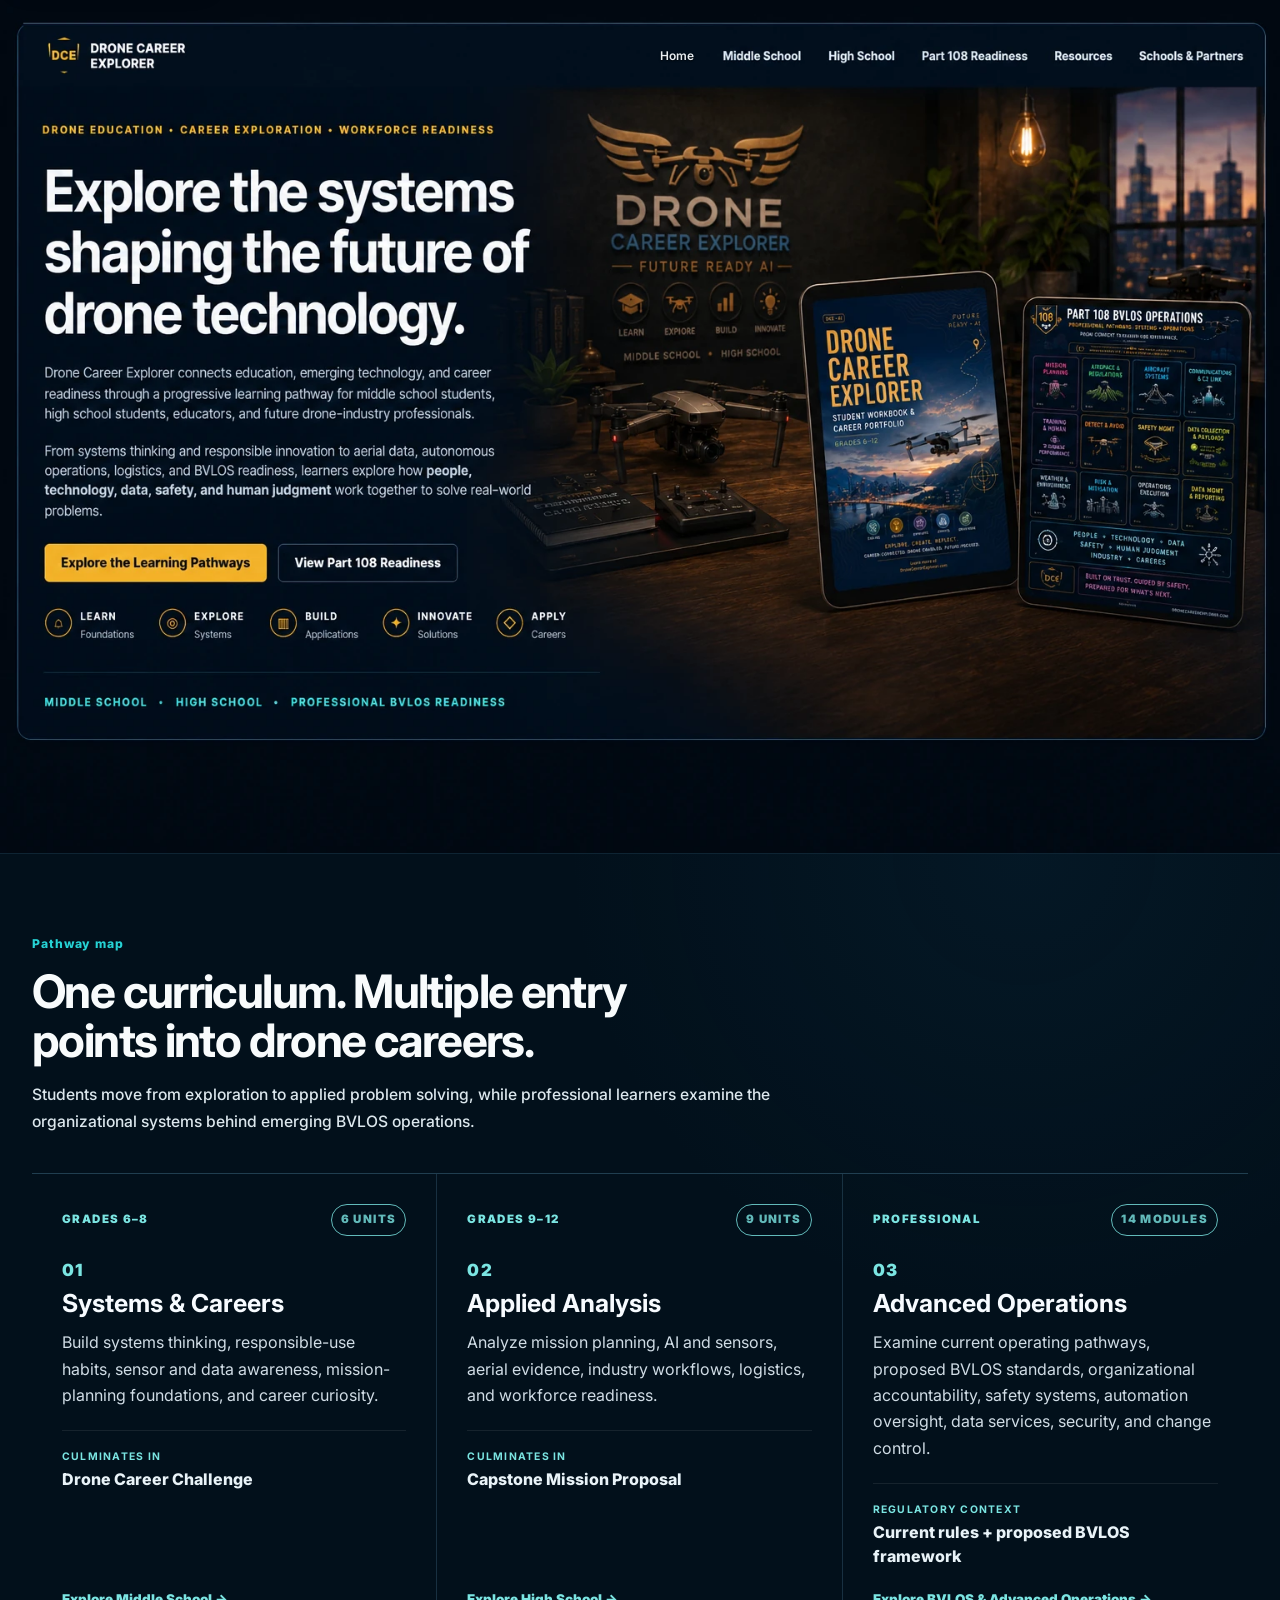
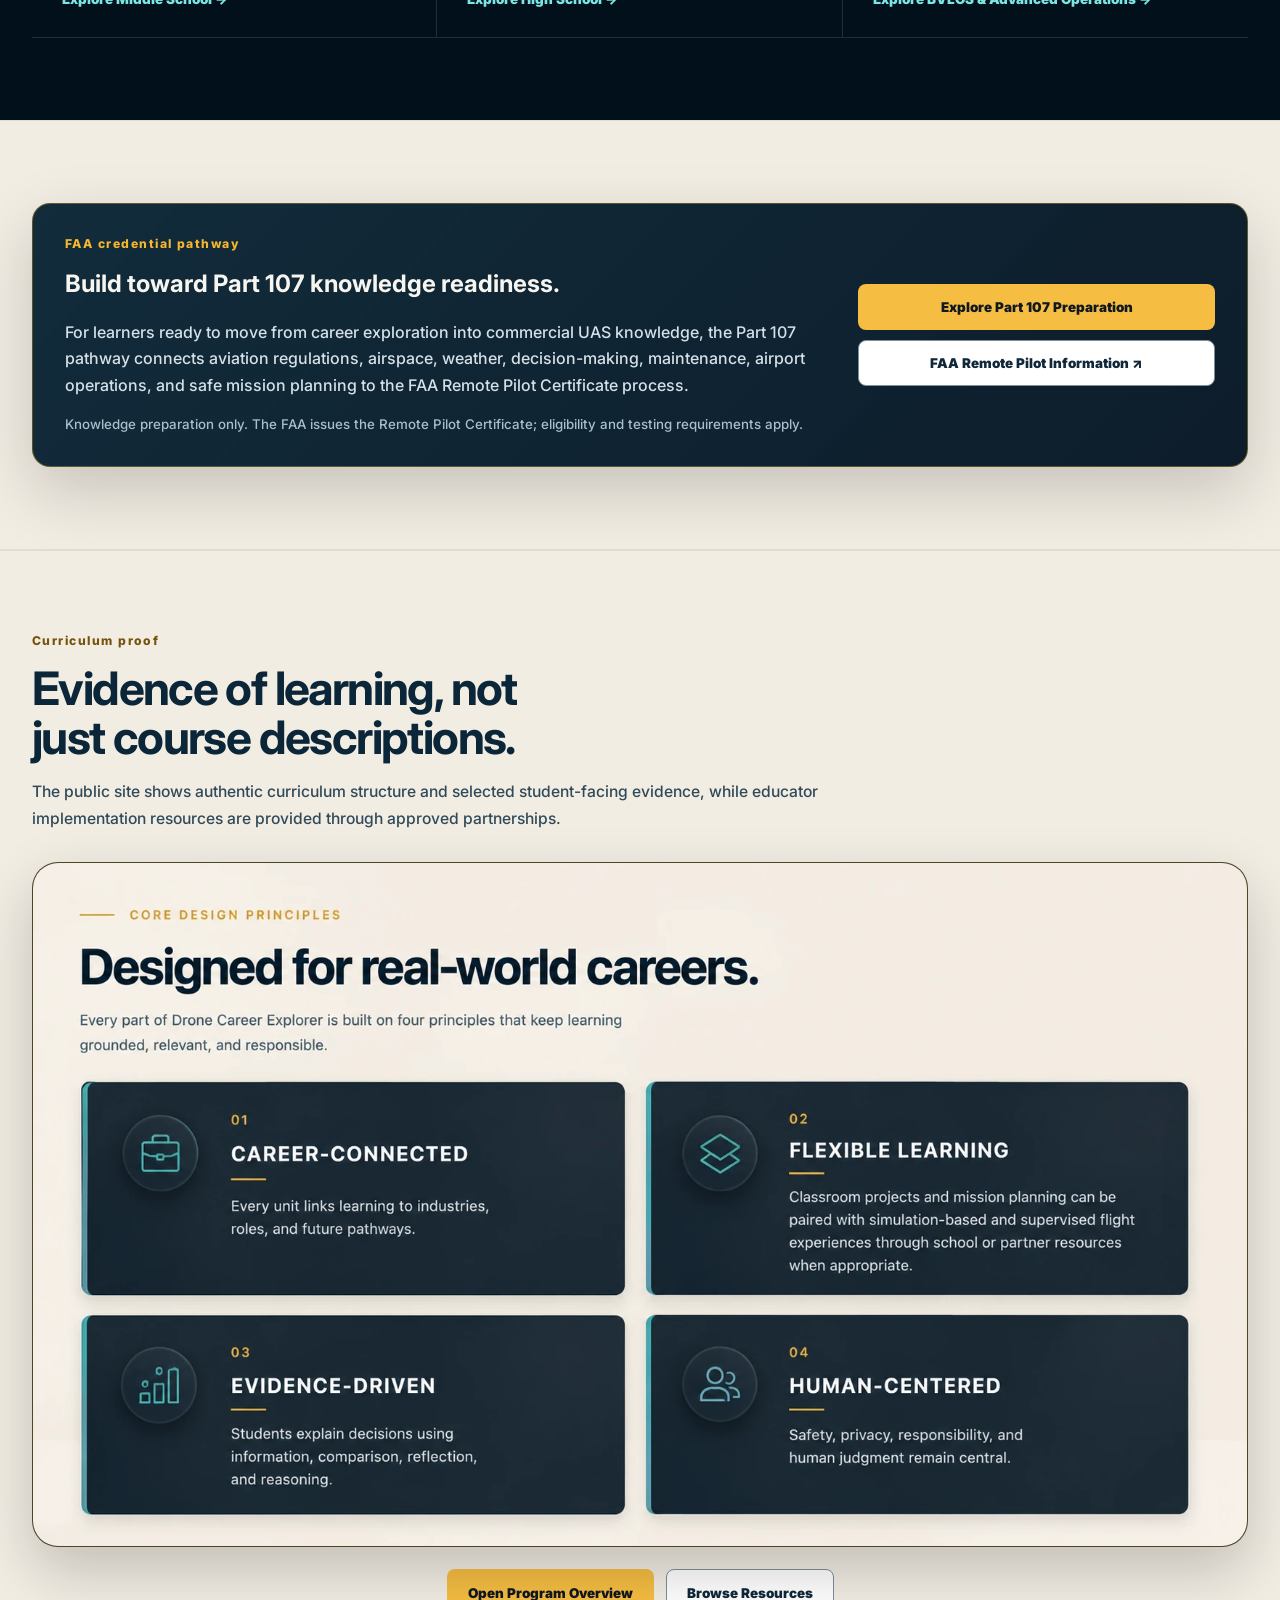
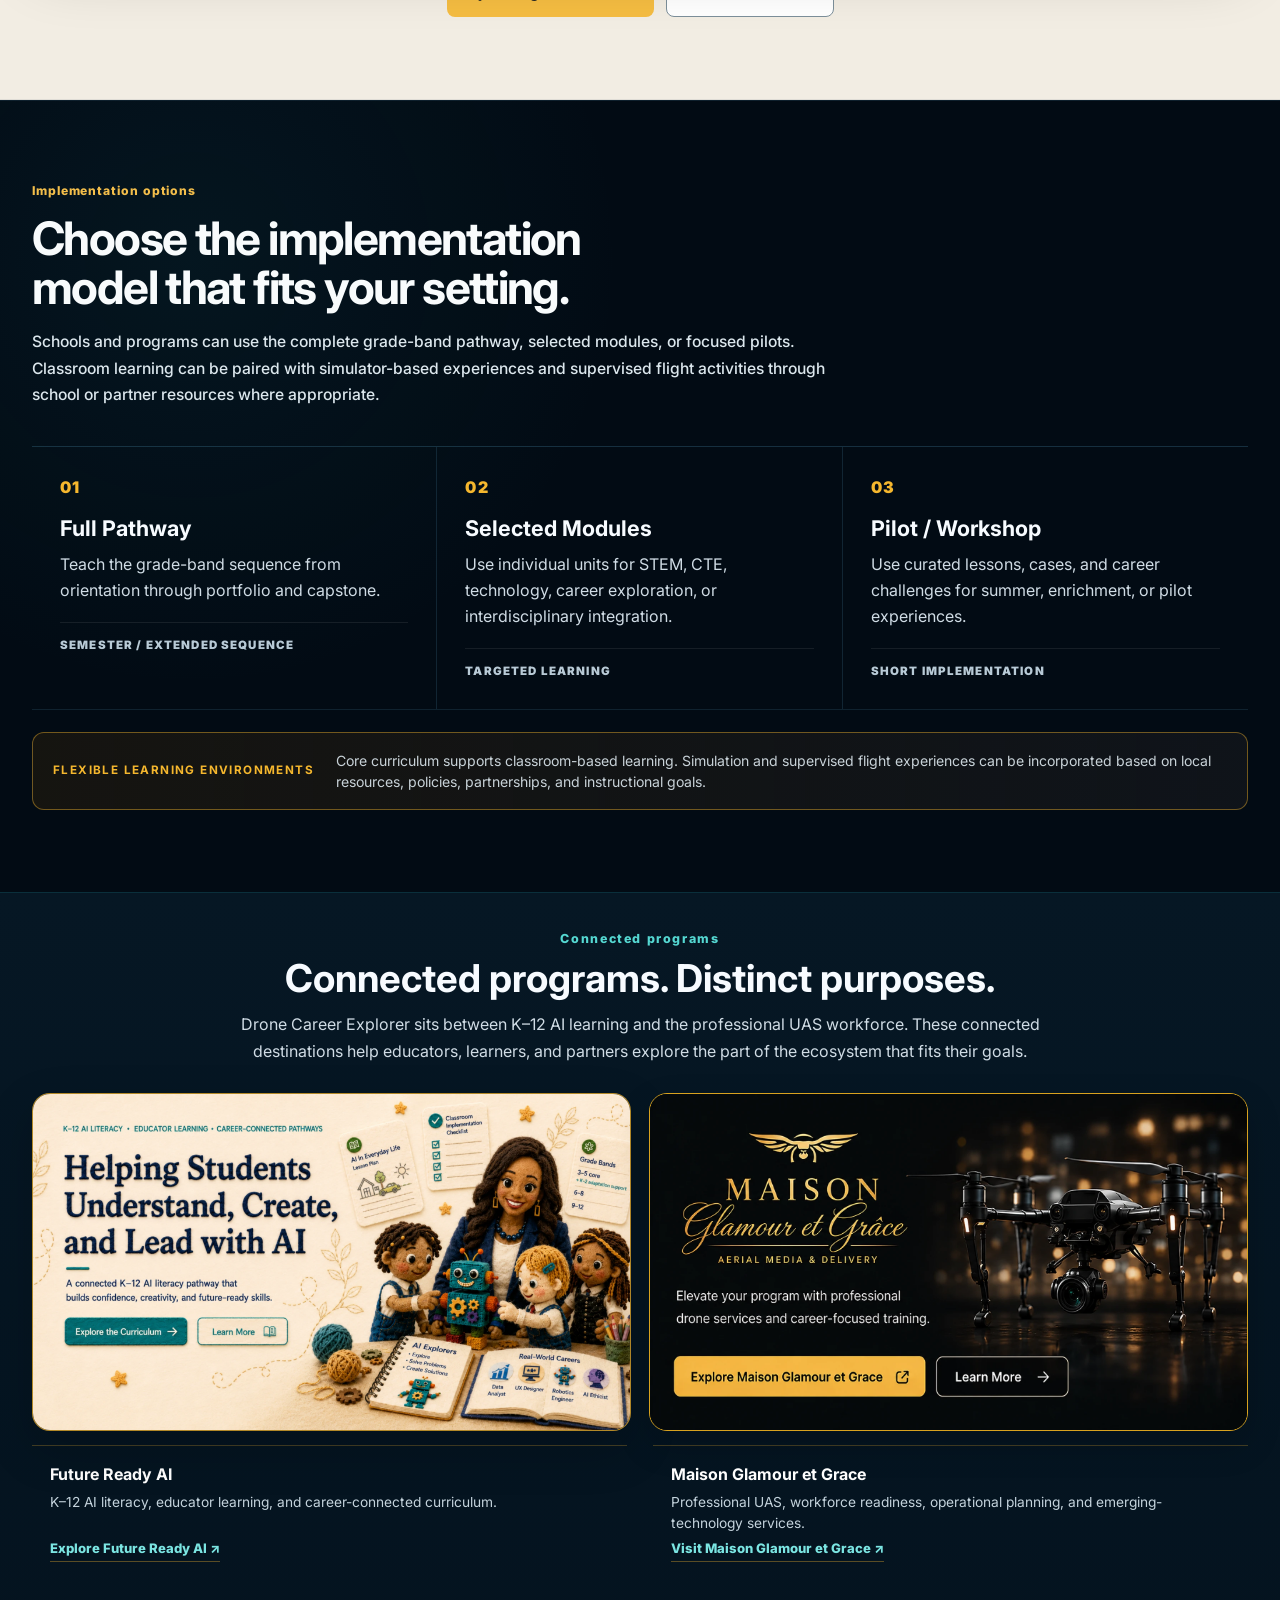
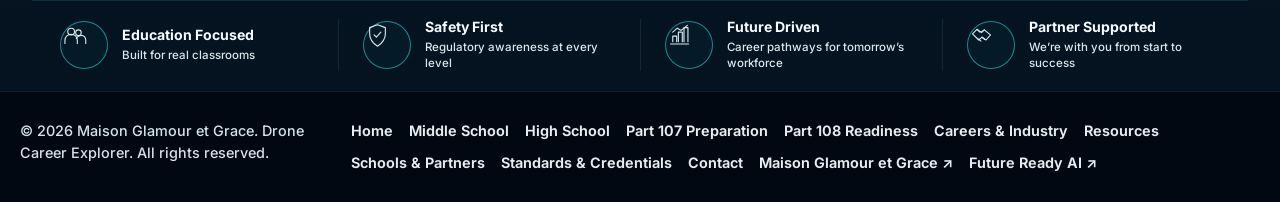
==== index.html @ 49c0c2e7 "Add Drone Career Explorer website" ====
<!DOCTYPE html>

<html lang="en"><head><meta charset="utf-8"/><meta content="width=device-width,initial-scale=1" name="viewport"/><title>Drone Career Explorer | Grades 6–12 &amp; Professional Readiness</title><meta content="Drone Career Explorer connects Grades 6–12 systems learning, student portfolio evidence, careers and industry pathways, and professional BVLOS and advanced-operations education." name="description"/><link rel="preconnect" href="https://fonts.googleapis.com"/><link rel="preconnect" href="https://fonts.gstatic.com" crossorigin=""/><link href="https://fonts.googleapis.com/css2?family=Inter:wght@400;500;600;700;800;900&amp;display=swap" rel="stylesheet"/><link href="styles.css" rel="stylesheet"/><meta content="#04121D" name="theme-color"/><meta content="dark light" name="color-scheme"/><meta content="website" property="og:type"/><meta content="Drone Career Explorer" property="og:site_name"/><meta content="Drone Career Explorer | Grades 6–12 &amp; Professional Readiness" property="og:title"/><meta content="Drone Career Explorer connects Grades 6–12 systems learning, student portfolio evidence, careers and industry pathways, and professional BVLOS and advanced-operations education." property="og:description"/><meta content="assets/visual-lock/home-approved.png" property="og:image"/><meta content="summary_large_image" name="twitter:card"/><meta content="Drone Career Explorer | Grades 6–12 &amp; Professional Readiness" name="twitter:title"/><meta content="Drone Career Explorer connects Grades 6–12 systems learning, student portfolio evidence, careers and industry pathways, and professional BVLOS and advanced-operations education." name="twitter:description"/><meta content="assets/visual-lock/home-approved.png" name="twitter:image"/><link href="assets/brand/favicon-32.png" rel="icon" sizes="32x32" type="image/png"/><link href="assets/brand/favicon-180.png" rel="apple-touch-icon" sizes="180x180"/><link href="site.webmanifest" rel="manifest"/></head><body class="core-page continuation-page home-continuation"><a class="skip-link" href="#main-content">Skip to main content</a>
<section aria-label="Approved Drone Career Explorer page design" class="visual-lock-page visual-home"><div class="mobile-topbar"><a aria-label="Drone Career Explorer home" class="mobile-topbar-brand" href="index.html"><img alt="Drone Career Explorer" height="44" src="assets/brand/dce-corner-logo-standard.png" width="141"/></a><details class="mobile-menu"><summary>Menu</summary><nav aria-label="Mobile navigation"><a href="index.html" aria-current="page">Home</a><a href="middle-school.html">Middle School</a><a href="high-school.html">High School</a><a href="part-107.html">Part 107 Preparation</a><a href="part-108.html">Part 108 Readiness</a><a href="careers-industry.html">Careers &amp; Industry</a><a href="resources.html">Resources</a><a href="schools-partners.html">Schools &amp; Partners</a><a href="standards-credentials.html">Standards &amp; Credentials</a><a href="contact.html">Contact</a></nav></details></div><div class="visual-lock-stage"><img alt="Approved Drone Career Explorer homepage showing the cinematic drone studio, learning pathway copy, tablet workbook, and Part 108 overview." class="visual-lock-image" decoding="async" fetchpriority="high" height="1024" loading="eager" src="assets/visual-lock/home-approved.webp" width="1536"/><a aria-label="Drone Career Explorer home" class="visual-hotspot logo-hotspot" href="index.html"></a><a aria-label="Home" class="visual-home-tab" href="index.html">Home</a><a aria-label="Middle School" class="visual-hotspot nav-middle" href="middle-school.html"></a><a aria-label="High School" class="visual-hotspot nav-high" href="high-school.html"></a><a aria-label="Part 108 Readiness" class="visual-hotspot nav-part" href="part-108.html"></a><a aria-label="Resources" class="visual-hotspot nav-resources" href="resources.html"></a><a aria-label="Schools and Partners" class="visual-hotspot nav-schools" href="schools-partners.html"></a><a aria-label="Explore the Learning Pathways" class="visual-hotspot home-cta-primary" href="#pathways"></a><a aria-label="View Part 108 Readiness" class="visual-hotspot home-cta-secondary" href="part-108.html"></a><a aria-label="Explore the Middle School Drone Career Explorer workbook" class="visual-hotspot home-ipad" href="middle-school.html"></a><a aria-label="Explore the Part 108 Readiness overview" class="visual-hotspot home-part-board" href="part-108.html"></a></div><div class="sr-only visual-mobile-intro"><h1>Explore the systems shaping the future of drone technology.</h1><p>Drone Career Explorer connects education, emerging technology, and career readiness through a progressive learning pathway for middle school students, high school students, educators, and future drone-industry professionals.</p></div><div class="visual-mobile-actions"><a class="btn btn-primary" href="#pathways">Explore the Learning Pathways</a><a class="btn btn-secondary" href="part-108.html">View Part 108 Readiness</a></div></section>
<main class="continuation-main" id="main-content">
<section class="continuation-section pathway-section" id="pathways"><div class="container wide-container"><div class="section-heading"><div class="eyebrow">Pathway map</div><h2>One curriculum. Multiple entry points into drone careers.</h2><p>Students move from exploration to applied problem solving, while professional learners examine the organizational systems behind emerging BVLOS operations.</p></div><div class="pathway-display">
<a class="pathway-panel middle-panel" href="middle-school.html"><div class="panel-top"><span class="pathway-kicker">Grades 6–8</span><span class="pathway-count">6 units</span></div><div class="pathway-symbol">01</div><h3>Systems &amp; Careers</h3><p>Build systems thinking, responsible-use habits, sensor and data awareness, mission-planning foundations, and career curiosity.</p><div class="pathway-outcome"><b>Culminates in</b><span>Drone Career Challenge</span></div><span class="panel-link">Explore Middle School →</span></a>
<a class="pathway-panel high-panel" href="high-school.html"><div class="panel-top"><span class="pathway-kicker">Grades 9–12</span><span class="pathway-count">9 units</span></div><div class="pathway-symbol">02</div><h3>Applied Analysis</h3><p>Analyze mission planning, AI and sensors, aerial evidence, industry workflows, logistics, and workforce readiness.</p><div class="pathway-outcome"><b>Culminates in</b><span>Capstone Mission Proposal</span></div><span class="panel-link">Explore High School →</span></a>
<a class="pathway-panel pro-panel" href="part-108.html"><div class="panel-top"><span class="pathway-kicker">Professional</span><span class="pathway-count">14 modules</span></div><div class="pathway-symbol">03</div><h3>Advanced Operations</h3><p>Examine current operating pathways, proposed BVLOS standards, organizational accountability, safety systems, automation oversight, data services, security, and change control.</p><div class="pathway-outcome"><b>Regulatory context</b><span>Current rules + proposed BVLOS framework</span></div><span class="panel-link">Explore BVLOS &amp; Advanced Operations →</span></a>
</div></div></section><section class="continuation-section part107-bridge publisher-light" id="part107-bridge"><div class="container wide-container"><div class="part107-bridge-card"><div><div class="eyebrow">FAA credential pathway</div><h2>Build toward Part 107 knowledge readiness.</h2><p>For learners ready to move from career exploration into commercial UAS knowledge, the Part 107 pathway connects aviation regulations, airspace, weather, decision-making, maintenance, airport operations, and safe mission planning to the FAA Remote Pilot Certificate process.</p><small>Knowledge preparation only. The FAA issues the Remote Pilot Certificate; eligibility and testing requirements apply.</small></div><div class="part107-bridge-actions"><a class="btn btn-primary" href="part-107.html">Explore Part 107 Preparation</a><a class="btn btn-secondary" href="https://www.faa.gov/uas/commercial_operators/become_a_drone_pilot" rel="noopener noreferrer" target="_blank">FAA Remote Pilot Information ↗</a></div></div></div></section>

<section class="continuation-section evidence-section publisher-light"><div class="container wide-container"><div class="section-heading compact"><div class="eyebrow">Curriculum proof</div><h2>Evidence of learning, not just course descriptions.</h2><p>The public site shows authentic curriculum structure and selected student-facing evidence, while educator implementation resources are provided through approved partnerships.</p></div><div class="featured-graphic-wrap"><figure class="featured-graphic-card"><img alt="Design principles infographic showing four ideas: Career-connected, Flexible learning, Evidence-driven, and Human-centered." decoding="async" loading="lazy" src="assets/featured/home-design-principles.webp"/></figure><div class="action-row featured-graphic-actions"><a class="btn btn-primary" href="downloads/DCE_Grades_6-12_Program_Overview.pdf" rel="noopener" target="_blank">Open Program Overview</a><a class="btn btn-secondary" href="resources.html">Browse Resources</a></div></div></div></section>
<section class="continuation-section darker"><div class="container wide-container"><div class="section-heading compact"><div class="eyebrow">Implementation options</div><h2>Choose the implementation model that fits your setting.</h2><p>Schools and programs can use the complete grade-band pathway, selected modules, or focused pilots. Classroom learning can be paired with simulator-based experiences and supervised flight activities through school or partner resources where appropriate.</p></div><div class="implementation-grid"><article><span>01</span><h3>Full Pathway</h3><p>Teach the grade-band sequence from orientation through portfolio and capstone.</p><small>Semester / extended sequence</small></article><article><span>02</span><h3>Selected Modules</h3><p>Use individual units for STEM, CTE, technology, career exploration, or interdisciplinary integration.</p><small>Targeted learning</small></article><article><span>03</span><h3>Pilot / Workshop</h3><p>Use curated lessons, cases, and career challenges for summer, enrichment, or pilot experiences.</p><small>Short implementation</small></article></div><div class="guardrail-banner"><b>FLEXIBLE LEARNING ENVIRONMENTS</b><span>Core curriculum supports classroom-based learning. Simulation and supervised flight experiences can be incorporated based on local resources, policies, partnerships, and instructional goals.</span></div></div></section>
<section class="continuation-section source-section partner-showcase-lock"><div class="container wide-container"><div class="brand-context-intro">
<div class="eyebrow">Connected programs</div>
<h2>Connected programs. Distinct purposes.</h2>
<p>Drone Career Explorer sits between K–12 AI learning and the professional UAS workforce. These connected destinations help educators, learners, and partners explore the part of the ecosystem that fits their goals.</p>
</div><div class="source-map brand-destination-map exact-brand-map"><div class="source-node brand-destination future-ready-exact-card" id="future-ready-ai"><img alt="Future Ready AI — Helping Students Understand, Create, and Lead with AI, featuring Andrea, the three student puppets, and the yarn robot" decoding="async" height="1148" loading="lazy" src="assets/brand/future-ready-ai-user-approved.webp" width="2048"/><a aria-label="Explore the Future Ready AI curriculum" class="future-ready-hotspot future-ready-hotspot-primary" data-link-key="futureReadyAI" href="https://andreadavisbaptiste82-creator.github.io/future-ready-ai/"></a><a aria-label="Learn more about Future Ready AI" class="future-ready-hotspot future-ready-hotspot-secondary" data-link-key="futureReadyAI" href="https://andreadavisbaptiste82-creator.github.io/future-ready-ai/"></a></div><div class="source-node brand-destination maison-exact-card" id="maison-glamour-et-grace"><img alt="Maison Glamour et Grace — Aerial Media &amp; Delivery with professional drone services" decoding="async" height="941" loading="lazy" src="assets/brand/maison-card-final.webp" width="1672"/><a aria-label="About Maison Glamour et Grace" class="maison-hotspot maison-hotspot-primary" data-link-key="maisonSite" href="https://maisonglamouretgrace.com/" rel="noopener noreferrer" target="_blank"></a><a aria-label="About Maison Glamour et Grace" class="maison-hotspot maison-hotspot-secondary" data-link-key="maisonSite" href="https://maisonglamouretgrace.com/" rel="noopener noreferrer" target="_blank"></a></div></div><div aria-label="Connected program descriptions" class="brand-context-captions">
<div class="brand-context-caption"><strong>Future Ready AI</strong><span>K–12 AI literacy, educator learning, and career-connected curriculum.</span><a aria-label="Explore Future Ready AI" class="brand-context-link" data-link-key="futureReadyAI" href="https://andreadavisbaptiste82-creator.github.io/future-ready-ai/">Explore Future Ready AI ↗</a></div>
<div class="brand-context-caption"><strong>Maison Glamour et Grace</strong><span>Professional UAS, workforce readiness, operational planning, and emerging-technology services.</span><a aria-label="About Maison Glamour et Grace" class="brand-context-link maison-context-link" data-link-key="maisonSite" href="https://maisonglamouretgrace.com/" rel="noopener noreferrer" target="_blank">Visit Maison Glamour et Grace ↗</a></div>
</div><div aria-label="Drone Career Explorer partnership benefits" class="brand-benefit-strip">
<div class="brand-benefit"><span aria-hidden="true" class="brand-benefit-icon"><svg viewbox="0 0 48 48"><circle cx="18" cy="17" r="6"></circle><circle cx="31" cy="19" r="5"></circle><path d="M7 38v-5c0-7 5-11 11-11s11 4 11 11v5M27 29c2-3 5-5 9-5 5 0 8 4 8 9v5"></path></svg></span><div><b>Education Focused</b><span>Built for real classrooms</span></div></div>
<div class="brand-benefit"><span aria-hidden="true" class="brand-benefit-icon"><svg viewbox="0 0 48 48"><path d="M24 5l14 5v11c0 10-6 17-14 22C16 38 10 31 10 21V10l14-5z"></path><path d="M18 23l4 4 8-9"></path></svg></span><div><b>Safety First</b><span>Regulatory awareness at every level</span></div></div>
<div class="brand-benefit"><span aria-hidden="true" class="brand-benefit-icon"><svg viewbox="0 0 48 48"><path d="M8 39h32M12 35V25h7v10M22 35V18h7v17M32 35V10h7v25"></path><path d="M12 18l8-7 7 4 11-9"></path></svg></span><div><b>Future Driven</b><span>Career pathways for tomorrow’s workforce</span></div></div>
<div class="brand-benefit"><span aria-hidden="true" class="brand-benefit-icon"><svg viewbox="0 0 48 48"><path d="M8 21l8-8 7 5 6-4 11 9-8 9-7-5-6 5-11-11z"></path><path d="M16 13l5 5M29 14l-5 5M18 30l5 4M25 27l5 4"></path></svg></span><div><b>Partner Supported</b><span>We’re with you from start to success</span></div></div>
</div></div></section>
</main><footer class="site-footer continuation-footer"><div class="container footer-grid"><div>© 2026 Maison Glamour et Grace. Drone Career Explorer. All rights reserved.</div><nav class="footer-links" aria-label="Footer navigation"><a href="index.html">Home</a><a href="middle-school.html">Middle School</a><a href="high-school.html">High School</a><a href="part-107.html">Part 107 Preparation</a><a href="part-108.html">Part 108 Readiness</a><a href="careers-industry.html">Careers &amp; Industry</a><a href="resources.html">Resources</a><a href="schools-partners.html">Schools &amp; Partners</a><a href="standards-credentials.html">Standards &amp; Credentials</a><a href="contact.html">Contact</a><a data-link-key="maisonSite" href="https://maisonglamouretgrace.com/" rel="noopener noreferrer" target="_blank">Maison Glamour et Grace ↗</a><a data-link-key="futureReadyAI" href="https://andreadavisbaptiste82-creator.github.io/future-ready-ai/" rel="noopener noreferrer" target="_blank">Future Ready AI ↗</a></nav></div></footer><script src="site-config.js"></script><script src="shared.js"></script></body></html>
---- styles.css ----
:root{
  --ink:#f7fbff; --muted:#aebfd0; --navy:#03101e; --navy2:#06172a; --navy3:#08243a;
  --panel:#071a2d; --line:#214969; --gold:#f5b72e; --teal:#26d2d4; --blue:#3a8fe8;
  --purple:#a467cf; --pink:#e64683; --green:#77c84a; --orange:#f47c20; --amber:#e0ab21; --lime:#b3ce24;
  --shadow:0 26px 60px rgba(0,0,0,.34); --radius:22px;
}
*{box-sizing:border-box} html{scroll-behavior:smooth} body{margin:0;background:#020b15;color:var(--ink);font-family:Inter,ui-sans-serif,system-ui,-apple-system,BlinkMacSystemFont,"Segoe UI",sans-serif;line-height:1.52} img{max-width:100%;display:block} a{color:inherit}.container{width:min(1240px,calc(100% - 40px));margin-inline:auto}
.site-header{position:sticky;top:0;z-index:50;background:rgba(3,14,27,.94);backdrop-filter:blur(18px);border-bottom:1px solid rgba(84,149,190,.24)}
.nav{min-height:66px;display:flex;align-items:center;justify-content:space-between;gap:22px}.brand{display:flex;align-items:center;gap:10px;text-decoration:none;color:#fff;font-weight:850;letter-spacing:.02em;font-size:.9rem}.brand-mark{width:34px;height:38px;display:grid;place-items:center;color:var(--gold);border:2px solid var(--gold);clip-path:polygon(50% 0,100% 18%,90% 78%,50% 100%,10% 78%,0 18%);font-weight:900;font-size:.72rem}.nav-links{display:flex;gap:25px;align-items:center}.nav-links a{text-decoration:none;color:#d8e6f1;font-size:.82rem;font-weight:800}.nav-links a:hover,.nav-links a.active{color:var(--gold)}.parent-links{display:flex;gap:8px}.parent-link{font-size:.72rem;font-weight:800;text-decoration:none;border:1px solid rgba(255,255,255,.16);border-radius:999px;padding:7px 10px;color:#eef7ff}
.preview-hero{position:relative;overflow:hidden;min-height:690px;border-bottom:1px solid rgba(66,134,176,.26);background:#04111f}.preview-hero::before{content:"";position:absolute;inset:0;background:linear-gradient(90deg,rgba(2,10,19,.96) 0%,rgba(2,10,19,.88) 36%,rgba(2,10,19,.37) 66%,rgba(2,10,19,.7) 100%);z-index:1}.home-hero{background-image:url('assets/studio-hero-bg.jpg');background-size:cover;background-position:center}.home-hero::after{content:"";position:absolute;inset:0;background-image:linear-gradient(rgba(36,210,212,.045) 1px,transparent 1px),linear-gradient(90deg,rgba(36,210,212,.045) 1px,transparent 1px);background-size:38px 38px;opacity:.5;z-index:1}.hero-inner{position:relative;z-index:2;min-height:690px;display:grid;grid-template-columns:.86fr 1.14fr;gap:48px;align-items:center;padding:54px 0 46px}.hero-copy{max-width:610px}.eyebrow,.kicker{font-size:.72rem;text-transform:uppercase;letter-spacing:.2em;font-weight:900;color:var(--teal);margin-bottom:14px}.eyebrow.gold,.kicker.gold{color:var(--gold)}.hero-copy h1{font-size:clamp(2.7rem,5.2vw,5rem);line-height:.98;letter-spacing:-.045em;margin:0 0 18px;max-width:660px}.hero-copy p{font-size:1rem;color:#c7d5df;max-width:650px;margin:0 0 18px}.hero-actions{display:flex;gap:12px;flex-wrap:wrap;margin-top:24px}.btn{display:inline-flex;align-items:center;justify-content:center;min-height:46px;padding:0 18px;border-radius:8px;text-decoration:none;font-weight:900;font-size:.84rem;border:1px solid transparent;transition:.2s}.btn-primary{background:var(--gold);color:#10151b}.btn-primary:hover{transform:translateY(-1px);filter:brightness(1.04)}.btn-secondary,.btn-outline{border-color:#476079;background:rgba(4,18,32,.72);color:#fff}.btn-purple{background:#8d55b3;color:white}.hero-footline{display:flex;align-items:center;gap:14px;flex-wrap:wrap;margin-top:34px;padding-top:22px;border-top:1px solid rgba(70,130,169,.3);font-size:.72rem;letter-spacing:.13em;text-transform:uppercase;color:#6de1e3;font-weight:850}.hero-visual{position:relative;min-height:510px;display:flex;align-items:center;justify-content:center}.home-visual{align-items:flex-end}.hero-board{position:absolute;right:4%;top:8%;width:48%;min-height:190px;border:1px solid #2d6689;border-radius:18px;background:rgba(3,21,37,.84);box-shadow:var(--shadow);padding:22px;text-align:center;display:flex;align-items:center;justify-content:center;color:#54d9df;font-weight:900;letter-spacing:.08em;line-height:1.55}.hero-board strong{color:#f4bf45}.book-stack{position:absolute;bottom:6%;left:6%;right:0;height:320px}.book-card{position:absolute;width:180px;aspect-ratio:.74;border-radius:10px;overflow:hidden;box-shadow:0 25px 50px rgba(0,0,0,.56);border:1px solid rgba(255,255,255,.18);background:#071a2d}.book-card img{width:100%;height:100%;object-fit:cover}.book-card.middle{left:29%;bottom:0;transform:rotate(-3deg)}.book-card.pro{left:58%;bottom:24px;width:210px;aspect-ratio:.82;background:#071a2d;border-color:#6e597c;padding:14px;transform:rotate(4deg)}.mini-grid{display:grid;grid-template-columns:repeat(3,1fr);gap:8px;margin-top:10px}.mini-chip{height:56px;border:1px solid #2b5774;border-radius:7px;display:grid;place-items:center;text-align:center;font-size:.55rem;color:#d9e8f4;padding:4px}.mini-chip:nth-child(1),.mini-chip:nth-child(4){color:#35d2d4}.mini-chip:nth-child(2),.mini-chip:nth-child(5){color:#a8d453}.mini-chip:nth-child(3),.mini-chip:nth-child(6){color:#bd7cde}
.learning-strip{display:grid;grid-template-columns:repeat(5,1fr);gap:15px;margin-top:30px}.learning-item{display:grid;grid-template-columns:38px 1fr;gap:8px;align-items:center;color:#fff}.learning-icon{width:35px;height:35px;border:1px solid var(--gold);border-radius:50%;display:grid;place-items:center;color:var(--gold);font-size:1.05rem}.learning-item b{font-size:.72rem;text-transform:uppercase;letter-spacing:.08em}.learning-item small{display:block;color:#9eb1c0;font-size:.68rem}
.path-hero{min-height:620px;background:#031321}.path-hero::before{background:radial-gradient(circle at 82% 28%,rgba(20,115,122,.36),transparent 33%),linear-gradient(90deg,#031321 0%,#051729 42%,rgba(4,26,43,.92) 100%)}.path-hero .hero-inner{min-height:620px;grid-template-columns:.78fr 1.22fr}.path-hero .hero-copy h1{font-size:clamp(2.55rem,4.8vw,4.5rem)}.middle-path{border-color:#158f92}.high-path{border-color:#276eaf}.pro-path{border-color:#67427e;background:#090b17}.pro-path::before{background:radial-gradient(circle at 82% 28%,rgba(116,65,137,.26),transparent 34%),linear-gradient(90deg,#080a15 0%,#0b0d1b 45%,#060a13 100%)}
.video-workbook-wrap{position:relative;width:100%;height:430px}.video-card{position:absolute;right:0;top:46px;width:72%;border:1px solid #34627e;border-radius:16px;overflow:hidden;box-shadow:var(--shadow);background:#020a12}.video-card video{display:block;width:100%;aspect-ratio:16/9;object-fit:cover;background:#020a12}.video-card:after{content:"";position:absolute;inset:0;pointer-events:none;box-shadow:inset 0 0 0 1px rgba(255,255,255,.02)}.workbook-float{position:absolute;left:0;top:0;width:30%;max-height:405px;overflow:hidden;border-radius:14px;box-shadow:0 28px 50px rgba(0,0,0,.55);transform:rotate(-5deg);border:1px solid rgba(255,255,255,.2);z-index:3}.workbook-float img{width:100%;height:405px;object-fit:cover}.high-path .workbook-float{width:28%;transform:rotate(-4deg)}.high-path .video-card{width:69%;right:1%;top:40px}.feature-row{position:absolute;left:29%;right:0;bottom:-5px;display:grid;grid-template-columns:repeat(4,1fr);gap:8px}.feature-card{min-height:98px;border:1px solid #28516c;border-radius:9px;background:rgba(5,24,40,.92);padding:12px}.feature-card h3{font-size:.67rem;margin:0 0 7px;text-transform:uppercase;letter-spacing:.04em;color:#dff9ff}.feature-card p{margin:0;font-size:.61rem;line-height:1.35;color:#a8bdca}.feature-card .mini-icon{color:var(--teal);margin-bottom:5px}.high-path .feature-card .mini-icon{color:#6eb9ff}
.pro-layout{position:relative;width:100%;height:450px;display:grid;grid-template-columns:1fr;align-items:center}.p108-panel{border:1px solid #74518b;background:rgba(8,10,22,.82);border-radius:16px;padding:18px;box-shadow:var(--shadow)}.p108-panel h2{text-align:center;letter-spacing:.1em;font-size:1.1rem;margin:0 0 4px}.p108-panel .sub{text-align:center;color:#57cfe1;text-transform:uppercase;letter-spacing:.12em;font-size:.7rem;margin-bottom:14px}.p108-grid{display:grid;grid-template-columns:repeat(4,1fr);gap:8px}.p108-card{position:relative;min-height:146px;border-radius:10px;overflow:hidden;border:1px solid #593c6d;background:#071321}.p108-card img{width:100%;height:100%;object-fit:cover}.p108-card span{position:absolute;inset:auto 7px 7px 7px;background:rgba(2,8,15,.72);backdrop-filter:blur(4px);font-size:.57rem;text-transform:uppercase;letter-spacing:.04em;font-weight:900;padding:5px 6px;border-radius:5px;text-align:center}.status-box{margin-top:12px;border:1px solid #9c6e25;background:rgba(31,22,8,.75);border-radius:10px;padding:10px 13px;font-size:.7rem;color:#d8c8ab}.status-box strong{color:var(--gold)}.pro-feature-row{display:grid;grid-template-columns:repeat(5,1fr);gap:8px;margin-top:12px}.pro-feature{border:1px solid #2b445d;border-radius:8px;background:#080f1b;padding:10px;font-size:.6rem;color:#a9b9c7}.pro-feature b{display:block;color:#eef4fa;text-transform:uppercase;font-size:.6rem;margin-bottom:4px}
.section{padding:68px 0;background:#04111f;border-top:1px solid rgba(48,96,127,.18)}.section.alt{background:#06182a}.section.dark{background:#020a13}.section h2{font-size:clamp(2rem,3.8vw,3.2rem);line-height:1.04;margin:.2em 0 .4em}.lead{color:#a9bdca;max-width:850px}.grid{display:grid;grid-template-columns:repeat(3,1fr);gap:18px;margin-top:28px}.card{border:1px solid #244a65;background:#071a2d;border-radius:14px;padding:22px;box-shadow:0 12px 35px rgba(0,0,0,.16)}.card h3{margin:8px 0 9px}.card p{color:#9fb3c2}.pill,.mini-tag{display:inline-flex;border-radius:999px;padding:5px 9px;font-size:.66rem;font-weight:900;text-transform:uppercase;letter-spacing:.06em;border:1px solid #315976}.middle-accent{border-top:3px solid var(--teal)}.high-accent{border-top:3px solid var(--blue)}.pro-accent{border-top:3px solid var(--purple)}.text-link{color:#66dfe2;text-decoration:none;font-weight:850}.visual{border-radius:18px;overflow:hidden;border:1px solid #234b66;box-shadow:var(--shadow)}.media-grid{display:grid;grid-template-columns:.88fr 1.12fr;gap:32px;align-items:center}.media-grid.reverse{grid-template-columns:1.12fr .88fr}.video-shell{border-radius:18px;overflow:hidden;border:1px solid #315f7b;background:#020a12;box-shadow:var(--shadow)}.video-shell video,.video-shell iframe{display:block;width:100%;aspect-ratio:16/9;border:0}.video-fallback-link{padding:10px 14px;border-top:1px solid #203f55;background:#06182a}.video-fallback-link a{color:#70dce0;text-decoration:none;font-weight:800;font-size:.8rem}.unit-grid{display:grid;grid-template-columns:repeat(3,1fr);gap:12px;margin-top:26px}.unit-card{min-height:116px;border:1px solid #25485f;border-radius:12px;background:#071a2d;padding:16px}.unit-card span{font-size:.7rem;color:var(--gold);font-weight:900}.unit-card h3{font-size:.93rem;margin:8px 0 0}.resource-showcase{display:grid;grid-template-columns:repeat(3,1fr);gap:16px;margin-top:25px}.resource-showcase.four{grid-template-columns:repeat(4,1fr)}.showcase-card{border:1px solid #264c66;border-radius:14px;background:#071a2d;overflow:hidden}.showcase-card>div{padding:18px}.showcase-card h3{margin:9px 0}.showcase-card p,.small,.status-line{color:#9db0be}.showcase-card img{width:100%;aspect-ratio:1.45;object-fit:cover}.callout{border:1px solid #2d657c;background:#071e2d;border-radius:12px;padding:14px 16px;color:#b7cad6}.integration{display:grid;grid-template-columns:1fr 170px 1fr;gap:22px;align-items:center;margin-top:30px}.node,.hub{border:1px solid #2c556f;border-radius:14px;background:#071a2d;padding:22px}.hub{text-align:center;color:var(--gold);font-weight:900;font-size:1.2rem}.site-footer{border-top:1px solid #183c56;background:#020914;color:#9fb0bd;padding:24px 0}.footer-grid{display:flex;justify-content:space-between;gap:20px}.footer-links{display:flex;gap:16px}.footer-links a{text-decoration:none;color:#b7c8d4}
.page-hero{padding:72px 0;background:#04111f}.page-hero h1{font-size:clamp(2.6rem,5vw,4.6rem);margin:.2em 0}.page-hero p{color:#a9bdca;max-width:820px}.notice{background:#1b1308;color:#d9c79e;border-block:1px solid #5c4421}.notice .container{padding:11px 0;font-size:.8rem}
@media(max-width:1050px){.nav-links{gap:13px}.parent-links{display:none}.hero-inner,.path-hero .hero-inner{grid-template-columns:1fr;min-height:auto}.preview-hero,.path-hero{min-height:auto}.hero-visual{min-height:430px}.hero-board{right:3%;width:55%}.video-workbook-wrap{height:420px}.feature-row{left:25%}.workbook-float{width:27%}.p108-grid{grid-template-columns:repeat(4,1fr)}}
@media(max-width:760px){.container{width:min(100% - 26px,1240px)}.nav{min-height:60px}.nav-links{display:none}.preview-hero::before{background:linear-gradient(180deg,rgba(2,10,19,.75),rgba(2,10,19,.96))}.hero-inner{padding:42px 0}.hero-copy h1{font-size:2.65rem}.hero-visual{min-height:390px}.hero-board{position:relative;right:auto;top:auto;width:100%;min-height:130px}.book-stack{height:230px}.book-card{width:130px}.book-card.middle{left:13%}.book-card.pro{left:51%;width:155px}.learning-strip{grid-template-columns:1fr 1fr}.video-workbook-wrap{height:auto;display:flex;flex-direction:column;gap:14px}.workbook-float,.video-card,.high-path .workbook-float,.high-path .video-card{position:relative;left:auto;right:auto;top:auto;width:100%;transform:none}.workbook-float{display:none}.feature-row{position:relative;left:auto;right:auto;bottom:auto;grid-template-columns:1fr 1fr}.p108-grid{grid-template-columns:1fr 1fr}.pro-feature-row{grid-template-columns:1fr 1fr}.grid,.unit-grid,.resource-showcase,.resource-showcase.four,.media-grid,.media-grid.reverse{grid-template-columns:1fr}.integration{grid-template-columns:1fr}.footer-grid{flex-direction:column}.hero-footline{gap:9px}}

/* ==========================================================
   V6 APPROVED PREVIEW REBUILD
   The four approved preview panels are the layout specification.
   ========================================================== */
.approved-shell{width:min(1540px,calc(100% - 24px));margin:12px auto 0;border:1px solid rgba(77,142,184,.62);border-radius:16px;overflow:hidden;background:#03101e;box-shadow:0 22px 70px rgba(0,0,0,.35)}
.approved-shell.middle-theme{border-color:rgba(36,205,207,.66)}
.approved-shell.high-theme{border-color:rgba(60,139,222,.70)}
.approved-shell.pro-theme{border-color:rgba(161,102,191,.66)}
.approved-shell .site-header{position:relative;top:auto;z-index:10;background:#041120;border:0;backdrop-filter:none}
.approved-shell .container{width:min(1460px,calc(100% - 52px))}
.approved-shell .nav{min-height:66px}
.approved-shell .parent-links{display:none}
.approved-shell .nav-links{margin-left:auto;gap:28px}
.approved-shell .nav-links a{font-size:.78rem}
.approved-shell .brand{font-size:.77rem;line-height:1.25}
.approved-shell .brand-mark{width:31px;height:35px}
.approved-hero{position:relative;overflow:hidden;background:#03101e}
.approved-hero .approved-inner{width:min(1460px,calc(100% - 52px));margin-inline:auto;display:grid;grid-template-columns:minmax(0,.88fr) minmax(0,1.12fr);gap:44px;align-items:center;min-height:600px;padding:36px 0 28px}
.approved-hero .approved-copy{min-width:0;align-self:center}
.approved-hero .approved-copy h1{font-size:clamp(2.55rem,4.3vw,4.55rem);line-height:1.0;letter-spacing:-.045em;margin:0 0 18px;max-width:690px}
.approved-hero .approved-copy p{font-size:.96rem;line-height:1.55;color:#c2d0dc;max-width:620px;margin:0 0 15px}
.approved-hero .approved-copy .eyebrow{margin-bottom:14px}
.approved-hero .hero-actions{margin-top:24px}
.approved-hero .btn{min-height:44px;border-radius:7px}
.approved-hero .approved-footline{margin-top:28px;padding-top:19px;border-top:1px solid rgba(64,126,163,.38);display:flex;gap:12px;flex-wrap:wrap;color:#58d8da;font-size:.70rem;font-weight:850;text-transform:uppercase;letter-spacing:.12em}
.approved-hero .approved-visual{min-width:0;display:flex;align-items:center;justify-content:center}

/* Home visual: no presenter crop, no arm. */
.home-approved{background:radial-gradient(circle at 68% 28%,rgba(15,72,98,.18),transparent 38%),#03101e}
.home-approved .approved-inner{min-height:620px}
.home-approved .approved-copy{position:relative;z-index:2}
.home-stage{position:relative;width:100%;height:500px;border-radius:13px;overflow:hidden;background:#061321;isolation:isolate}
.home-stage::before{content:"";position:absolute;inset:0;background-image:linear-gradient(90deg,rgba(3,16,30,.92) 0%,rgba(3,16,30,.54) 18%,rgba(3,16,30,.12) 60%,rgba(3,16,30,.42) 100%),url('assets/studio-hero-expanded.jpg');background-repeat:no-repeat;background-position:center;background-size:cover;z-index:-2}
.home-stage::after{content:"";position:absolute;inset:0;background:linear-gradient(180deg,rgba(3,16,30,.08),rgba(3,16,30,.38));z-index:-1}
.home-message-board{position:absolute;right:5%;top:8%;width:42%;border:1px solid rgba(62,151,185,.55);border-radius:12px;background:rgba(3,22,38,.82);padding:19px 17px;color:#51d6df;text-align:center;font-size:.83rem;line-height:1.5;font-weight:850;letter-spacing:.06em;box-shadow:0 18px 40px rgba(0,0,0,.32)}
.home-books{position:absolute;left:8%;right:5%;bottom:18px;height:295px;display:flex;align-items:flex-end;justify-content:flex-end;gap:24px}
.home-book{display:flex;align-items:flex-end;justify-content:center;background:rgba(4,19,33,.4);border:1px solid rgba(255,255,255,.17);border-radius:10px;padding:4px;box-shadow:0 24px 45px rgba(0,0,0,.52);overflow:visible}
.home-book img{display:block;width:auto;height:100%;max-width:100%;object-fit:contain!important}
.home-book.student{height:268px;width:185px;transform:rotate(-3deg)}
.home-book.part108{height:248px;width:222px;padding:0;transform:rotate(3deg);overflow:hidden;background:#061725}
.home-book.part108 img{width:100%;height:100%;object-fit:cover!important;object-position:center}
.home-learning{display:grid;grid-template-columns:repeat(5,minmax(0,1fr));gap:8px;margin-top:26px;max-width:600px}
.home-learning .learning-item{grid-template-columns:32px 1fr;gap:7px}
.home-learning .learning-icon{width:30px;height:30px;font-size:.9rem}
.home-learning .learning-item b{font-size:.67rem}.home-learning .learning-item small{font-size:.62rem}

/* Middle + High: robust grid, zero absolute cropping. */
.path-approved{background:radial-gradient(circle at 88% 22%,rgba(23,122,128,.28),transparent 35%),linear-gradient(110deg,#03111f 0%,#051827 52%,#062b36 100%)}
.high-approved{background:radial-gradient(circle at 84% 19%,rgba(33,91,149,.25),transparent 35%),linear-gradient(110deg,#03111f 0%,#051827 55%,#05233c 100%)}
.path-approved .approved-inner{grid-template-columns:minmax(0,.78fr) minmax(0,1.22fr);min-height:610px}
.path-approved .approved-copy h1{font-size:clamp(2.45rem,3.75vw,4rem)}
.path-media-stack{width:100%;display:grid;grid-template-columns:29% 1fr;grid-template-rows:auto auto;gap:13px 17px;align-items:start}
.path-workbook{grid-column:1;grid-row:1;min-width:0;display:flex;align-items:center;justify-content:center;align-self:center;transform:rotate(-4deg);z-index:2}
.path-workbook img{display:block;width:100%;height:auto;max-height:365px;object-fit:contain!important;filter:drop-shadow(0 23px 26px rgba(0,0,0,.48));border-radius:9px}
.path-video{grid-column:2;grid-row:1;min-width:0;border:1px solid rgba(74,139,176,.68);border-radius:13px;overflow:hidden;background:#020a12;box-shadow:0 24px 50px rgba(0,0,0,.4);align-self:center}
.path-video video{display:block;width:100%;height:auto;aspect-ratio:16/9;object-fit:contain!important;background:#020a12}
.path-features{grid-column:1/-1;grid-row:2;display:grid;grid-template-columns:repeat(4,minmax(0,1fr));gap:9px;margin-top:1px}
.path-feature{min-width:0;min-height:100px;border:1px solid #27526d;border-radius:9px;background:rgba(5,24,40,.91);padding:11px 12px}
.path-feature .mini-icon{color:#39d1d2;font-size:.95rem;margin-bottom:5px}.high-approved .path-feature .mini-icon{color:#69b7ff}
.path-feature h3{font-size:.68rem;line-height:1.2;margin:0 0 6px;text-transform:uppercase;letter-spacing:.04em}.path-feature p{font-size:.59rem;line-height:1.36;color:#a9bdca;margin:0}
.path-approved .approved-footline{grid-column:1/-1;color:#dce8ef;justify-content:center;margin-top:12px;padding-top:16px}

/* Part 108 preview layout */
.pro-approved{background:radial-gradient(circle at 83% 20%,rgba(116,65,137,.23),transparent 35%),linear-gradient(105deg,#070913 0%,#0b0d19 48%,#090c17 100%)}
.pro-approved .approved-inner{grid-template-columns:minmax(0,.72fr) minmax(0,1.28fr);min-height:610px;align-items:start;padding-top:44px}
.pro-approved .approved-copy{padding-top:30px}
.pro-approved .approved-copy h1{font-size:clamp(2.35rem,3.55vw,3.75rem)}
.approved-p108-panel{border:1px solid rgba(133,91,159,.78);border-radius:13px;background:rgba(7,11,22,.78);padding:14px;box-shadow:0 24px 50px rgba(0,0,0,.36)}
.approved-p108-panel h2{text-align:center;margin:0;font-size:1.04rem;letter-spacing:.12em}.approved-p108-panel .sub{text-align:center;color:#4fc9df;font-size:.68rem;letter-spacing:.12em;text-transform:uppercase;margin:2px 0 12px}
.approved-p108-grid{display:grid;grid-template-columns:repeat(4,minmax(0,1fr));gap:8px}.approved-p108-card{min-width:0;border-radius:8px;overflow:hidden;border:1px solid #4d3a61;background:#061322;aspect-ratio:.82}.approved-p108-card img{width:100%;height:100%;object-fit:contain;background:#061322}
.pro-status{grid-column:1/-1;border:1px solid #8d6729;background:rgba(30,22,9,.66);border-radius:9px;padding:10px 13px;color:#d9c9aa;font-size:.67rem;margin-top:10px}.pro-status strong{color:var(--gold)}
.pro-bottom-features{grid-column:1/-1;display:grid;grid-template-columns:repeat(5,minmax(0,1fr));gap:8px;margin-top:11px}.pro-bottom-feature{border:1px solid #243f55;border-radius:8px;background:#071521;padding:9px 10px;color:#a7bdca;font-size:.56rem;line-height:1.32}.pro-bottom-feature b{display:block;color:#edf6fc;font-size:.62rem;text-transform:uppercase;margin-bottom:3px}

/* Interior content continues the approved dark system. */
.approved-shell + main,.approved-shell ~ main{margin-top:0}
body.core-page main .section{background:#020b15;border-top:1px solid rgba(40,78,102,.20)}
body.core-page main .section.alt{background:#05131f}
body.core-page .visual{border-radius:16px;overflow:hidden;border:1px solid #244b63;background:#071725;padding:12px}
body.core-page .visual img{width:100%;height:auto;max-height:520px;object-fit:contain!important;border-radius:10px}
body.core-page .showcase-card img{object-fit:contain!important;background:#071725;padding:10px}

@media(max-width:1080px){
 .approved-shell{width:calc(100% - 14px);margin-top:7px}.approved-shell .container,.approved-hero .approved-inner{width:min(100% - 30px,1460px)}
 .approved-shell .nav-links{gap:15px}.approved-hero .approved-inner,.path-approved .approved-inner,.pro-approved .approved-inner{grid-template-columns:1fr;min-height:auto;padding:34px 0}
 .approved-hero .approved-copy{max-width:800px}.approved-hero .approved-copy h1{font-size:3.15rem}.home-stage{height:470px}.path-media-stack{max-width:900px;margin:auto}.pro-approved .approved-copy{padding-top:0}
}
@media(max-width:760px){
 .approved-shell .nav-links{display:none}.approved-shell .container,.approved-hero .approved-inner{width:calc(100% - 24px)}
 .approved-hero .approved-copy h1{font-size:2.5rem}.home-stage{height:430px}.home-message-board{width:62%}.home-books{left:3%;right:3%;gap:12px}.home-book.student{height:230px;width:156px}.home-book.part108{height:208px;width:185px}.home-learning{grid-template-columns:1fr 1fr}
 .path-media-stack{grid-template-columns:1fr}.path-workbook{display:none}.path-video{grid-column:1;grid-row:1}.path-features{grid-column:1;grid-template-columns:1fr 1fr}.approved-p108-grid{grid-template-columns:1fr 1fr}.pro-bottom-features{grid-template-columns:1fr 1fr}
}

/* ==========================================================
   V7 LAYOUT LOCK — approved dashboard fidelity + crop guards
   ========================================================== */
html,body{overflow-x:hidden}

/* Never crop curriculum/workbook artwork. */
img[src*="workbook"],
img[src*="preview-cover"],
.path-workbook img,
.workbook-float img,
.home-book.student img,
body.core-page .showcase-card>img,
body.core-page .visual img{
  object-fit:contain!important;
  object-position:center!important;
}
.workbook-float img{height:100%;max-height:405px}
.book-card img{object-fit:contain!important;object-position:center!important}

/* Lock primary content alignment and equalize pathway cards. */
body.core-page .grid{align-items:stretch}
body.core-page .grid>.card{height:100%;display:flex;flex-direction:column}
body.core-page .grid>.card .text-link{margin-top:auto;padding-top:12px}
body.core-page .media-grid{align-items:center}
body.core-page .visual{display:flex;align-items:center;justify-content:center;min-width:0}
body.core-page .visual img{max-width:100%;width:auto;margin-inline:auto}

/* Home hero: use only the safe studio composition and keep both covers fully in-frame. */
.home-stage::before{
  background-image:linear-gradient(90deg,rgba(3,16,30,.90) 0%,rgba(3,16,30,.48) 20%,rgba(3,16,30,.10) 62%,rgba(3,16,30,.35) 100%),url('assets/studio-hero-expanded.jpg')!important;
  background-position:center center!important;
  background-size:cover!important;
}
.home-books{overflow:visible}
.home-book.student{overflow:visible;background:transparent;border-color:rgba(255,255,255,.12)}
.home-book.student img{max-height:100%;filter:drop-shadow(0 22px 25px rgba(0,0,0,.52))}

/* Desktop pathway media remains a stable 2-column composition. */
.path-media-stack{min-width:0}
.path-workbook,.path-video,.path-features{min-width:0}
.path-video video{max-width:100%}

/* Preserve the complete workbook on tablet/mobile instead of hiding it. */
@media(max-width:760px){
  .path-media-stack{
    grid-template-columns:1fr!important;
    grid-template-rows:auto auto auto!important;
    gap:18px!important;
  }
  .path-workbook{
    display:flex!important;
    grid-column:1!important;
    grid-row:1!important;
    width:min(260px,76vw)!important;
    margin:0 auto!important;
    transform:none!important;
  }
  .path-workbook img{width:100%!important;max-height:none!important;height:auto!important}
  .path-video{grid-column:1!important;grid-row:2!important;width:100%!important}
  .path-features{grid-column:1!important;grid-row:3!important}
  .approved-hero .approved-inner{gap:24px}
  .home-stage{height:470px}
  .home-message-board{width:min(78%,360px);right:4%;top:5%;font-size:.72rem}
  .home-books{left:4%;right:4%;bottom:14px;justify-content:center;gap:14px}
  .home-book.student{height:230px;width:158px}
  .home-book.part108{height:205px;width:182px}
}

@media(max-width:460px){
  .approved-shell{width:calc(100% - 8px);margin-top:4px;border-radius:12px}
  .approved-shell .container,.approved-hero .approved-inner{width:calc(100% - 20px)}
  .approved-hero .approved-copy h1{font-size:2.15rem}
  .home-stage{height:440px}
  .home-books{gap:8px}
  .home-book.student{height:210px;width:142px}
  .home-book.part108{height:188px;width:165px}
  .path-features{grid-template-columns:1fr!important}
  .approved-p108-grid{grid-template-columns:1fr 1fr!important}
  .pro-bottom-features{grid-template-columns:1fr!important}
}


/* ==========================================================
   V8 APPROVED HERO IMPLEMENTATION
   Visual lock: cinematic drone studio + tablet workbook covers
   Keeps V7 page architecture, content, links, video, and resources.
   ========================================================== */

/* One cinematic studio environment across every hero. */
.home-approved,
.path-approved,
.pro-approved{
  background-repeat:no-repeat!important;
  background-size:cover!important;
  background-position:center center!important;
}
.home-approved{
  background-image:
    radial-gradient(circle at 78% 20%,rgba(245,183,46,.08),transparent 30%),
    linear-gradient(90deg,rgba(2,11,21,.985) 0%,rgba(2,11,21,.94) 34%,rgba(2,11,21,.56) 57%,rgba(2,11,21,.20) 100%),
    url('assets/studio-hero-expanded.jpg')!important;
}
.path-approved{
  background-image:
    radial-gradient(circle at 82% 20%,rgba(38,210,212,.12),transparent 31%),
    linear-gradient(90deg,rgba(2,13,24,.985) 0%,rgba(2,13,24,.93) 36%,rgba(2,13,24,.54) 59%,rgba(2,13,24,.22) 100%),
    url('assets/studio-hero-expanded.jpg')!important;
}
.high-approved{
  background-image:
    radial-gradient(circle at 82% 20%,rgba(58,143,232,.13),transparent 31%),
    linear-gradient(90deg,rgba(2,13,24,.985) 0%,rgba(2,13,24,.93) 36%,rgba(2,13,24,.53) 59%,rgba(2,13,24,.20) 100%),
    url('assets/studio-hero-expanded.jpg')!important;
}
.pro-approved{
  background-image:
    radial-gradient(circle at 80% 18%,rgba(164,103,207,.13),transparent 32%),
    linear-gradient(90deg,rgba(7,8,17,.985) 0%,rgba(7,8,17,.94) 36%,rgba(7,8,17,.60) 59%,rgba(7,8,17,.32) 100%),
    url('assets/studio-hero-expanded.jpg')!important;
}

/* Let the homepage visual blend into the hero background instead of looking like a box inside a box. */
.home-stage{
  background:transparent!important;
  overflow:visible;
}
.home-stage::before,
.home-stage::after{background:none!important}
.home-message-board{display:none!important}

/* Real tablet/iPad treatment for the homepage workbook. */
.home-book.student{
  position:relative;
  width:198px;
  height:292px;
  padding:8px 8px 9px;
  border:1px solid rgba(255,255,255,.42)!important;
  border-radius:22px!important;
  overflow:hidden!important;
  background:linear-gradient(145deg,#20262d 0%,#080b0f 44%,#020406 100%)!important;
  box-shadow:0 30px 58px rgba(0,0,0,.62), inset 0 0 0 1px rgba(255,255,255,.06)!important;
}
.home-book.student::before{
  content:"";
  position:absolute;
  top:4px;
  left:50%;
  width:4px;
  height:4px;
  margin-left:-2px;
  border-radius:50%;
  background:#25313b;
  box-shadow:0 0 0 1px rgba(255,255,255,.08);
  z-index:4;
}
.home-book.student img{
  width:100%!important;
  height:100%!important;
  object-fit:contain!important;
  border-radius:13px!important;
  filter:none!important;
  background:#03101e;
}
.home-book.part108{
  height:255px;
  width:228px;
  border-radius:17px;
  box-shadow:0 28px 52px rgba(0,0,0,.56);
}
.home-books{
  bottom:10px;
  right:2%;
  gap:28px;
  align-items:flex-end;
}

/* Real tablet/iPad treatment for Middle + High School workbook covers. */
.path-workbook{
  position:relative;
  padding:9px 9px 10px;
  border:1px solid rgba(255,255,255,.42);
  border-radius:23px;
  overflow:hidden;
  background:linear-gradient(145deg,#20262d 0%,#080b0f 44%,#020406 100%);
  box-shadow:0 30px 58px rgba(0,0,0,.62), inset 0 0 0 1px rgba(255,255,255,.06);
}
.path-workbook::before{
  content:"";
  position:absolute;
  top:4px;
  left:50%;
  width:4px;
  height:4px;
  margin-left:-2px;
  border-radius:50%;
  background:#25313b;
  box-shadow:0 0 0 1px rgba(255,255,255,.08);
  z-index:4;
}
.path-workbook img{
  width:100%!important;
  height:auto!important;
  max-height:360px!important;
  object-fit:contain!important;
  border-radius:13px!important;
  filter:none!important;
  background:#03101e;
}
.path-video{
  background:rgba(2,10,18,.90);
  backdrop-filter:blur(2px);
  border-color:rgba(77,145,181,.72);
}
.path-feature{
  background:rgba(4,20,35,.92);
  backdrop-filter:blur(4px);
}

/* Keep Part 108 board dominant while allowing the studio environment to remain visible. */
.approved-p108-panel{
  background:rgba(6,10,21,.88)!important;
  backdrop-filter:blur(4px);
}

/* Resources and Schools/Partners get the same hero environment without changing their page structure. */
.page-hero{
  position:relative;
  overflow:hidden;
  isolation:isolate;
  background-image:
    linear-gradient(90deg,rgba(2,12,22,.985) 0%,rgba(2,12,22,.91) 46%,rgba(2,12,22,.54) 74%,rgba(2,12,22,.38) 100%),
    url('assets/studio-hero-expanded.jpg')!important;
  background-repeat:no-repeat!important;
  background-size:cover!important;
  background-position:center 55%!important;
  border-bottom:1px solid rgba(66,134,176,.25);
}
.page-hero>.container{position:relative;z-index:2}

/* Slightly richer hero framing; no change to page content below. */
.approved-hero{box-shadow:inset 0 -1px 0 rgba(73,136,174,.20)}

/* Responsive tablet handling — keep the device visible and never crop the workbook. */
@media(max-width:1080px){
  .home-approved,.path-approved,.high-approved,.pro-approved{
    background-position:62% center!important;
  }
  .home-stage{height:455px}
  .home-books{justify-content:center;right:3%;gap:22px}
  .path-workbook{width:min(300px,38vw)}
}
@media(max-width:760px){
  .home-approved,.path-approved,.high-approved,.pro-approved{
    background-position:68% center!important;
  }
  .home-approved,.path-approved,.high-approved,.pro-approved,.page-hero{
    background-image:
      linear-gradient(180deg,rgba(2,12,22,.97) 0%,rgba(2,12,22,.88) 53%,rgba(2,12,22,.55) 100%),
      url('assets/studio-hero-expanded.jpg')!important;
  }
  .path-workbook{
    width:min(280px,76vw)!important;
    padding:9px!important;
    border-radius:22px!important;
  }
  .path-workbook img{max-height:none!important}
  .home-book.student{width:164px;height:242px}
  .home-book.part108{width:180px;height:202px}
  .home-stage{height:430px}
}
@media(max-width:460px){
  .home-books{gap:8px;left:1%;right:1%}
  .home-book.student{width:145px;height:216px}
  .home-book.part108{width:157px;height:177px}
  .home-stage{height:405px}
}


/* ==========================================================
   V9 PIXEL-LOCKED APPROVED PAGE VISUALS
   The exact approved generated images are the visible page shells.
   Transparent hotspots preserve real navigation and CTA behavior.
   ========================================================== */
.visual-lock-page{
  background:#010a12;
  margin:0;
  padding:0;
  overflow:hidden;
}
.visual-lock-stage{
  position:relative;
  width:min(100vw,1536px);
  margin:0 auto;
  line-height:0;
}
.visual-lock-image{
  display:block;
  width:100%;
  height:auto;
  margin:0;
  padding:0;
  border:0;
  user-select:none;
  -webkit-user-drag:none;
}
.visual-hotspot{
  position:absolute;
  z-index:5;
  display:block;
  background:transparent;
  border-radius:8px;
  line-height:normal;
  cursor:pointer;
}
.visual-hotspot:focus-visible{
  outline:3px solid #f7bb32;
  outline-offset:2px;
  background:rgba(247,187,50,.08);
}
.sr-only{
  position:absolute!important;
  width:1px!important;
  height:1px!important;
  padding:0!important;
  margin:-1px!important;
  overflow:hidden!important;
  clip:rect(0,0,0,0)!important;
  white-space:nowrap!important;
  border:0!important;
}
/* Shared header hotspots, percentages are relative to the exact 1536×1024 approved image. */
.logo-hotspot{left:1.7%;top:2.4%;width:12.5%;height:6.2%}
.nav-middle{left:55.9%;top:2.6%;width:7.8%;height:5.0%}
.nav-high{left:63.7%;top:2.6%;width:7.4%;height:5.0%}
.nav-part{left:71.0%;top:2.6%;width:10.2%;height:5.0%}
.nav-resources{left:81.2%;top:2.6%;width:7.1%;height:5.0%}
.nav-schools{left:88.3%;top:2.6%;width:10.4%;height:5.0%}
/* Homepage hotspots. */
.home-cta-primary{left:3.4%;top:63.7%;width:17.5%;height:5.2%}
.home-cta-secondary{left:21.7%;top:63.7%;width:14.4%;height:5.2%}
.home-ipad{left:62.0%;top:32.7%;width:17.0%;height:39.7%;border-radius:24px}
.home-part-board{left:79.0%;top:34.2%;width:18.8%;height:40.0%;border-radius:22px}
/* Middle School hotspots. */
.middle-cta-primary{left:2.7%;top:64.3%;width:17.4%;height:5.5%}
.middle-cta-video{left:20.8%;top:64.3%;width:15.8%;height:5.5%}
.middle-ipad{left:38.0%;top:34.2%;width:17.0%;height:33.7%;border-radius:24px}
.middle-video-card{left:57.7%;top:21.6%;width:38.8%;height:36.2%;border-radius:18px}
/* High School hotspots. */
.high-cta-primary{left:2.7%;top:67.5%;width:18.7%;height:5.2%}
.high-cta-video{left:2.7%;top:73.7%;width:18.2%;height:5.3%}
.high-ipad{left:39.2%;top:26.8%;width:24.4%;height:44.4%;border-radius:24px}
.high-video-card{left:61.4%;top:23.7%;width:32.8%;height:32.8%;border-radius:18px}
/* Part 108 hotspots. */
.part-cta-primary{left:2.5%;top:65.1%;width:14.6%;height:4.8%}
.part-cta-secondary{left:17.6%;top:65.1%;width:15.6%;height:4.8%}
.part-board{left:43.7%;top:9.7%;width:53.8%;height:61.7%;border-radius:20px}
/* Real video playback remains available below the exact approved visual. */
.live-video-section{
  background:linear-gradient(180deg,#03101d,#061b27);
  padding:56px 24px;
  border-top:1px solid rgba(56,205,207,.28);
  scroll-margin-top:20px;
}
.live-video-section.high-live{border-top-color:rgba(88,163,238,.35)}
.live-video-inner{
  width:min(1180px,calc(100% - 20px));
  margin:0 auto;
  display:grid;
  grid-template-columns:minmax(0,.8fr) minmax(0,1.2fr);
  gap:42px;
  align-items:center;
}
.live-video-inner h2{margin:.4rem 0 .8rem;color:#f5f8fc;font-size:clamp(1.8rem,3vw,2.8rem)}
.live-video-inner p{color:#bdccda;line-height:1.7}
.live-video-card{border:1px solid rgba(82,174,209,.55);border-radius:18px;overflow:hidden;background:#020a12;box-shadow:0 28px 65px rgba(0,0,0,.45)}
.live-video-card video{display:block;width:100%;height:auto;background:#000}
@media(max-width:820px){
  .live-video-inner{grid-template-columns:1fr}
}

/* ==========================================================
   V10 PHASE 1 — CONTINUATION SYSTEM
   Exact approved hero images remain untouched. Everything below
   them is brought into the same cinematic DCE visual language.
   ========================================================== */
.continuation-page{background:#010a13;color:#f5f9fd}
.continuation-main{background:#010a13;position:relative;overflow:hidden}
.continuation-main::before{content:"";position:absolute;inset:0;pointer-events:none;background-image:linear-gradient(rgba(41,153,179,.025) 1px,transparent 1px),linear-gradient(90deg,rgba(41,153,179,.025) 1px,transparent 1px);background-size:48px 48px;opacity:.55}
.continuation-main>*{position:relative;z-index:1}
.wide-container{width:min(1340px,calc(100% - 64px));margin-inline:auto}
.continuation-section{padding:82px 0;background:radial-gradient(circle at 80% 0,rgba(18,76,105,.13),transparent 34%),#02101b;border-top:1px solid rgba(66,127,159,.18)}
.continuation-section.darker{background:radial-gradient(circle at 15% 20%,rgba(24,118,135,.10),transparent 34%),#020b14}
.section-heading{max-width:840px;margin:0 0 38px}
.section-heading.compact{max-width:900px}
.section-heading h2,.evidence-copy h2,.split-feature h2,.portfolio-copy h3,.inquiry-panel h2{font-size:clamp(2rem,3.6vw,3.5rem);line-height:1.02;letter-spacing:-.035em;margin:.1em 0 .35em;color:#f7fbff}
.section-heading p,.evidence-copy>p,.split-feature>div>p,.portfolio-copy p,.inquiry-panel p{font-size:1.03rem;line-height:1.72;color:#b7c8d7;max-width:800px;margin:0}
.high-accent-text{color:#64b3ff!important}.pro-accent-text{color:#c985e6!important}
.action-row,.center-actions{display:flex;gap:12px;flex-wrap:wrap;align-items:center;margin-top:28px}.center-actions{justify-content:center}
.btn.btn-purple{background:#9557bd;border-color:#a66ac9;color:#fff}

/* Home pathway display */
.pathway-display{display:grid;grid-template-columns:repeat(3,minmax(0,1fr));gap:18px}
.pathway-panel{position:relative;display:flex;flex-direction:column;min-height:380px;padding:28px;border:1px solid rgba(90,155,190,.28);border-radius:18px;background:linear-gradient(145deg,rgba(7,29,48,.98),rgba(3,16,29,.94));text-decoration:none;overflow:hidden;box-shadow:0 24px 50px rgba(0,0,0,.22);transition:transform .22s ease,border-color .22s ease,box-shadow .22s ease}
.pathway-panel::after{content:"";position:absolute;inset:auto -60px -85px auto;width:210px;height:210px;border-radius:50%;background:radial-gradient(circle,currentColor 0,transparent 68%);opacity:.10;pointer-events:none}
.pathway-panel:hover{transform:translateY(-5px);box-shadow:0 30px 68px rgba(0,0,0,.34)}
.middle-panel{color:#2dd3d6;border-top:3px solid #2dd3d6}.high-panel{color:#56a8f4;border-top:3px solid #56a8f4}.pro-panel{color:#bd79d6;border-top:3px solid #bd79d6}
.panel-top{display:flex;justify-content:space-between;gap:12px;align-items:center}.pathway-kicker,.pathway-count{font-size:.72rem;font-weight:900;letter-spacing:.12em;text-transform:uppercase}.pathway-count{padding:6px 9px;border:1px solid currentColor;border-radius:999px;opacity:.8}
.pathway-symbol{font-size:4.4rem;line-height:1;font-weight:900;letter-spacing:-.06em;opacity:.22;margin:28px 0 10px}.pathway-panel h3{font-size:1.8rem;line-height:1.08;margin:0 0 12px;color:#f4f8fb}.pathway-panel p{color:#b8cad8;line-height:1.65;margin:0}.pathway-outcome{display:grid;gap:2px;margin-top:22px;padding-top:18px;border-top:1px solid rgba(255,255,255,.08)}.pathway-outcome b{font-size:.65rem;letter-spacing:.12em;text-transform:uppercase;color:currentColor}.pathway-outcome span{font-weight:800;color:#e9f3f8}.panel-link{margin-top:auto;padding-top:20px;font-size:.84rem;font-weight:900;color:currentColor}

/* Learning theme cards */
.theme-grid{display:grid;grid-template-columns:repeat(3,minmax(0,1fr));gap:14px}.theme-card{min-height:185px;padding:24px;border:1px solid rgba(75,142,174,.23);border-radius:14px;background:linear-gradient(145deg,rgba(5,26,42,.96),rgba(3,15,26,.94))}.theme-card span{display:inline-grid;place-items:center;width:34px;height:34px;border:1px solid #f5b72e;border-radius:50%;color:#f5b72e;font-size:.7rem;font-weight:900;margin-bottom:22px}.theme-card h3{margin:0 0 8px;font-size:1.05rem;text-transform:uppercase;letter-spacing:.035em}.theme-card p{margin:0;color:#aebfce;line-height:1.6;font-size:.92rem}

/* Evidence + document stage */
.evidence-layout{display:grid;grid-template-columns:minmax(0,.92fr) minmax(420px,1.08fr);gap:64px;align-items:center}.evidence-points{display:grid;grid-template-columns:1fr 1fr;gap:12px;margin-top:28px}.evidence-points>div{padding:15px 16px;border:1px solid rgba(66,133,164,.23);border-radius:12px;background:rgba(6,25,40,.72)}.evidence-points b{display:block;color:#f5b72e;font-size:.75rem;text-transform:uppercase;letter-spacing:.08em;margin-bottom:4px}.evidence-points span{color:#afc3d2;font-size:.85rem;line-height:1.45}.document-stage{position:relative;padding:18px;border:1px solid rgba(65,145,177,.38);border-radius:18px;background:linear-gradient(145deg,#071d2f,#030d18);box-shadow:0 30px 72px rgba(0,0,0,.35);overflow:hidden}.document-stage::before{content:"";position:absolute;inset:0;background:radial-gradient(circle at 80% 15%,rgba(38,210,212,.10),transparent 38%);pointer-events:none}.document-stage img{position:relative;width:100%;height:auto;max-height:560px;object-fit:contain;border-radius:10px}.document-caption{position:relative;display:flex;justify-content:space-between;gap:15px;padding:14px 4px 0;color:#9ec0d1;font-size:.72rem;text-transform:uppercase;letter-spacing:.09em}.document-caption b{color:#e5f4fb}

/* Implementation */
.implementation-grid{display:grid;grid-template-columns:repeat(3,minmax(0,1fr));gap:14px}.implementation-grid article{padding:26px;border:1px solid rgba(74,142,174,.25);border-radius:15px;background:linear-gradient(145deg,rgba(7,28,45,.97),rgba(3,14,24,.95))}.implementation-grid article>span{font-size:2.4rem;font-weight:900;color:#f5b72e;opacity:.75}.implementation-grid h3{font-size:1.35rem;margin:12px 0 8px}.implementation-grid p{color:#afc1ce;line-height:1.62;margin:0 0 18px}.implementation-grid small{display:block;padding-top:14px;border-top:1px solid rgba(255,255,255,.08);color:#37ced4;font-size:.72rem;text-transform:uppercase;letter-spacing:.1em;font-weight:900}.guardrail-banner{display:grid;grid-template-columns:auto 1fr;gap:22px;align-items:center;margin-top:22px;padding:17px 20px;border:1px solid rgba(245,183,46,.42);border-radius:12px;background:linear-gradient(90deg,rgba(78,48,7,.26),rgba(17,21,27,.88))}.guardrail-banner b{color:#f5b72e;font-size:.73rem;letter-spacing:.12em}.guardrail-banner span{color:#c8d2d8;font-size:.88rem;line-height:1.5}

/* Source map */
.source-map{display:grid;grid-template-columns:1fr 220px 1fr;gap:18px;align-items:center;margin-top:34px}.source-node{padding:26px;border:1px solid rgba(76,146,177,.25);border-radius:16px;background:#061a2b}.source-node>span{color:#30d0d3;text-transform:uppercase;letter-spacing:.12em;font-size:.7rem;font-weight:900}.source-node h3{font-size:1.45rem;margin:8px 0 6px}.source-node p{color:#aebfcb;margin:0;line-height:1.55}.source-hub{display:grid;place-items:center;text-align:center;min-height:190px;border:1px solid rgba(245,183,46,.56);border-radius:50%;background:radial-gradient(circle,#113044 0,#051523 70%);box-shadow:0 0 50px rgba(245,183,46,.07)}.source-hub span{color:#f5b72e;font-size:1.8rem;font-weight:900}.source-hub b{font-size:.88rem;letter-spacing:.05em}.source-hub small{color:#80cfd2;font-size:.65rem;text-transform:uppercase;letter-spacing:.08em}

/* Upgraded live-video bands */
.upgraded-video{padding:68px 0;background:linear-gradient(135deg,#03111e,#051d2a);border-top:1px solid rgba(47,192,196,.32);border-bottom:1px solid rgba(49,123,154,.18)}.upgraded-video.high-live{background:linear-gradient(135deg,#03111e,#071b2e)}.video-copy h2{font-size:clamp(2rem,3.4vw,3.25rem);line-height:1.04;margin:0 0 14px}.video-copy p{font-size:1rem;line-height:1.68;color:#b8c9d7}.mini-facts{display:flex;gap:8px;flex-wrap:wrap;margin-top:22px}.mini-facts span{padding:7px 10px;border:1px solid rgba(43,207,211,.4);border-radius:999px;color:#6de5e6;background:rgba(4,30,43,.55);font-size:.66rem;font-weight:900;letter-spacing:.07em;text-transform:uppercase}.high-facts span{border-color:rgba(86,168,244,.4);color:#83c3ff}

/* Unit sequence */
.unit-sequence{display:grid;grid-template-columns:repeat(2,minmax(0,1fr));gap:12px}.unit-sequence article{display:grid;grid-template-columns:54px 1fr;gap:16px;padding:22px;border:1px solid rgba(73,143,174,.22);border-radius:14px;background:linear-gradient(145deg,rgba(5,26,42,.95),rgba(3,15,26,.94))}.unit-sequence .unit-num{display:grid;place-items:center;width:44px;height:44px;border-radius:50%;border:1px solid #2cd1d4;color:#5de1e3;font-weight:900;font-size:.76rem}.high-sequence .unit-num{border-color:#58aaf5;color:#7fc1ff}.unit-sequence h3{margin:0 0 7px;font-size:1.05rem}.unit-sequence p{margin:0;color:#aec0ce;font-size:.88rem;line-height:1.52}.unit-sequence small{display:block;margin-top:10px;color:#41ccd0;font-size:.7rem;font-weight:800}.high-sequence small{color:#70b5f5}

/* Artifact gallery */
.artifact-gallery{display:grid;grid-template-columns:repeat(4,minmax(0,1fr));gap:14px}.artifact-card{display:flex;flex-direction:column;text-decoration:none;overflow:hidden;border:1px solid rgba(71,145,173,.27);border-radius:14px;background:#061725;transition:transform .2s ease,border-color .2s ease}.artifact-card:hover{transform:translateY(-4px);border-color:#35ced1}.high-gallery .artifact-card:hover{border-color:#58aaf5}.artifact-card img{width:100%;height:310px;object-fit:cover;object-position:top;background:#efe9dc;border-bottom:1px solid rgba(255,255,255,.06)}.artifact-card>div{padding:18px}.artifact-card span{color:#3ad2d4;text-transform:uppercase;letter-spacing:.11em;font-size:.68rem;font-weight:900}.high-gallery .artifact-card span{color:#65aff3}.artifact-card h3{margin:7px 0 7px;font-size:1rem;color:#f4f8fb}.artifact-card p{margin:0;color:#a9bbc9;font-size:.82rem;line-height:1.5}.portfolio-feature{display:grid;grid-template-columns:1fr minmax(260px,360px);gap:34px;align-items:center;margin-top:18px;padding:30px;border:1px solid rgba(61,148,175,.28);border-radius:18px;background:linear-gradient(135deg,#071f30,#04111e)}.portfolio-image{padding:10px;border-radius:14px;background:#efe9dc;box-shadow:0 22px 50px rgba(0,0,0,.3)}.portfolio-image img{width:100%;max-height:480px;object-fit:contain}.portfolio-copy .mini-tag{display:inline-block;margin-bottom:12px}.portfolio-copy h3{font-size:clamp(1.8rem,3vw,2.8rem)}

/* Split feature and checks */
.split-feature{display:grid;grid-template-columns:1.1fr .9fr;gap:48px;align-items:center}.check-grid{display:grid;grid-template-columns:1fr 1fr;gap:10px;margin-top:26px}.check-grid span{position:relative;padding:12px 14px 12px 38px;border:1px solid rgba(62,139,168,.22);border-radius:10px;background:rgba(5,25,40,.7);color:#bed0dc;font-size:.84rem}.check-grid span::before{content:"✓";position:absolute;left:14px;color:#33d1d4;font-weight:900}.high-checks span::before{color:#63acf1}.implementation-card{padding:32px;border:1px solid rgba(47,207,210,.38);border-radius:18px;background:radial-gradient(circle at 80% 0,rgba(37,209,211,.12),transparent 38%),linear-gradient(145deg,#062438,#061421);box-shadow:0 26px 58px rgba(0,0,0,.26)}.implementation-card.high-card{border-color:rgba(86,168,244,.4);background:radial-gradient(circle at 80% 0,rgba(86,168,244,.13),transparent 38%),linear-gradient(145deg,#08233a,#061421)}.card-icon{display:grid;place-items:center;width:54px;height:54px;border:1px solid #32d0d4;border-radius:14px;color:#32d0d4;font-size:.8rem;font-weight:900;letter-spacing:.05em;margin-bottom:22px}.high-card .card-icon{border-color:#59aaf3;color:#59aaf3}.implementation-card h3{font-size:1.5rem;margin:0 0 10px}.implementation-card p{color:#b2c4d1;line-height:1.65}.implementation-card b{display:block;margin-top:18px;color:#f5b72e;font-size:.85rem;line-height:1.5}

/* Part 108 continuation */
.readiness-grid{display:grid;grid-template-columns:repeat(5,minmax(0,1fr));gap:10px}.readiness-grid article{padding:20px 18px;min-height:220px;border:1px solid rgba(166,103,207,.30);border-radius:13px;background:linear-gradient(145deg,#0a1725,#080d18)}.readiness-grid span{color:#c37ce3;font-size:1.8rem;font-weight:900;opacity:.7}.readiness-grid h3{font-size:1rem;margin:16px 0 8px}.readiness-grid p{color:#aebdc9;font-size:.82rem;line-height:1.52;margin:0}.module-phases{display:grid;gap:14px}.module-phase{display:grid;grid-template-columns:240px 1fr;gap:20px;padding:20px;border:1px solid rgba(142,87,174,.24);border-radius:15px;background:linear-gradient(145deg,rgba(17,18,32,.96),rgba(6,12,22,.96))}.phase-label span{color:#c77de3;font-size:.68rem;text-transform:uppercase;letter-spacing:.12em;font-weight:900}.phase-label h3{font-size:1.2rem;line-height:1.18;margin:7px 0}.phase-modules{display:grid;grid-template-columns:repeat(4,minmax(0,1fr));gap:8px}.phase-modules article{display:flex;gap:10px;align-items:flex-start;padding:13px;border:1px solid rgba(111,105,156,.22);border-radius:9px;background:#07131f}.phase-modules b{color:#cc82e6;font-size:.75rem}.phase-modules span{font-size:.79rem;line-height:1.35;color:#d3deea}.professional-resource-grid{display:grid;grid-template-columns:repeat(4,minmax(0,1fr));gap:12px}.professional-resource-grid article{padding:23px;border:1px solid rgba(150,95,182,.25);border-radius:14px;background:#081522}.professional-resource-grid h3{font-size:1.05rem;line-height:1.35;margin:12px 0 8px}.professional-resource-grid p{color:#adbdca;font-size:.85rem;line-height:1.55}.professional-resource-grid small{color:#c782e0;font-size:.68rem;text-transform:uppercase;letter-spacing:.08em}.regulatory-banner{margin-top:22px;padding:18px 20px;border:1px solid rgba(245,183,46,.45);border-radius:12px;background:rgba(62,39,8,.25)}.regulatory-banner span{color:#f5b72e;font-size:.72rem;font-weight:900;letter-spacing:.09em}.regulatory-banner p{color:#c7cdd2;font-size:.84rem;margin:4px 0 0}

/* Supporting pages hero */
.premium-header{background:rgba(2,12,22,.97)}.support-hero{position:relative;min-height:650px;display:flex;align-items:center;overflow:hidden;border-bottom:1px solid rgba(53,150,178,.25);background-image:linear-gradient(90deg,rgba(2,10,18,.985) 0%,rgba(2,10,18,.90) 45%,rgba(2,10,18,.44) 72%,rgba(2,10,18,.25) 100%),url('assets/studio-hero-expanded.jpg');background-size:cover;background-position:center}.support-hero::after{content:"";position:absolute;inset:0;background:radial-gradient(circle at 82% 25%,rgba(245,183,46,.10),transparent 28%);pointer-events:none}.support-hero-inner{position:relative;z-index:1;display:grid;grid-template-columns:1fr 1fr;gap:55px;align-items:center;padding:70px 0}.support-hero h1{font-size:clamp(3rem,5vw,5rem);line-height:.98;letter-spacing:-.05em;margin:0 0 22px;max-width:780px}.support-hero p{font-size:1.03rem;line-height:1.7;color:#c2d0db;max-width:700px}.resource-hero-stack{position:relative;height:480px}.resource-hero-stack img{position:absolute;border:1px solid rgba(255,255,255,.22);border-radius:12px;box-shadow:0 28px 65px rgba(0,0,0,.55);background:#eee9df}.map-doc{height:440px;right:20px;top:15px;transform:rotate(2deg)}.cover-doc{height:330px;bottom:25px}.cover-ms{left:5px;transform:rotate(-7deg)}.cover-hs{left:180px;transform:rotate(5deg)}
.partner-visual{justify-self:end;width:min(470px,100%);padding:42px;border:1px solid rgba(245,183,46,.4);border-radius:22px;background:linear-gradient(145deg,rgba(4,22,36,.88),rgba(4,12,21,.86));backdrop-filter:blur(8px);text-align:center;box-shadow:0 30px 68px rgba(0,0,0,.4)}.partner-logo{display:grid;place-items:center;width:110px;height:110px;margin:0 auto 20px;border:2px solid #f5b72e;border-radius:28px;color:#f5b72e;font-size:2rem;font-weight:950;letter-spacing:.08em}.partner-visual h3{font-size:1.7rem;margin:0 0 24px}.partner-flow{display:flex;justify-content:center;align-items:center;gap:10px}.partner-flow span{padding:9px 11px;border:1px solid rgba(43,207,211,.38);border-radius:999px;color:#65e1e2;font-size:.72rem;font-weight:900}.partner-flow i{color:#f5b72e;font-style:normal}.partner-visual p{margin:24px 0 0;color:#91afc0;font-size:.78rem;text-transform:uppercase;letter-spacing:.07em}.audience-pills{display:flex;gap:8px;flex-wrap:wrap;margin:22px 0}.audience-pills span{padding:8px 11px;border:1px solid rgba(43,207,211,.32);border-radius:999px;color:#a7e7e8;background:rgba(5,29,42,.5);font-size:.72rem;font-weight:800}

/* Resource library */
.resource-library{display:grid;grid-template-columns:repeat(3,minmax(0,1fr));gap:14px}.resource-tile{min-height:290px;padding:28px;border:1px solid rgba(72,143,173,.24);border-radius:16px;background:linear-gradient(145deg,#071d2f,#04111e);display:flex;flex-direction:column}.resource-type{color:#2bd0d3;font-size:.7rem;font-weight:900;letter-spacing:.1em;text-transform:uppercase}.resource-tile h3{font-size:1.4rem;margin:18px 0 8px}.resource-tile p{color:#afc0cc;line-height:1.6}.resource-tile a{margin-top:auto;color:#f5b72e;font-weight:900;text-decoration:none}.resource-tile.visual-resource{padding:0;overflow:hidden}.resource-tile.visual-resource img{height:220px;width:100%;object-fit:cover;object-position:top;background:#eee8dc}.resource-tile.visual-resource>div{padding:20px}
.preview-pair{display:grid;grid-template-columns:1fr 1fr;gap:18px}.preview-panel{display:grid;grid-template-columns:210px 1fr;gap:26px;align-items:center;padding:28px;border:1px solid rgba(74,144,174,.28);border-radius:18px;background:linear-gradient(145deg,#071d2e,#04111e)}.middle-preview{border-top:3px solid #2dd3d6}.high-preview{border-top:3px solid #56a8f4}.preview-device{padding:8px;border:1px solid rgba(255,255,255,.25);border-radius:18px;background:#090d11;box-shadow:0 24px 52px rgba(0,0,0,.42)}.preview-device img{width:100%;height:280px;object-fit:contain;border-radius:11px;background:#eee9df}.preview-panel h3{font-size:1.65rem;margin:8px 0}.preview-panel p{color:#adc0ce;line-height:1.6}.preview-artifacts{display:flex;gap:6px;flex-wrap:wrap;margin:18px 0}.preview-artifacts span{padding:6px 8px;border:1px solid rgba(255,255,255,.13);border-radius:7px;color:#b7cbd8;font-size:.67rem}.video-library{display:grid;grid-template-columns:1fr 1fr;gap:18px}.video-library article{overflow:hidden;border:1px solid rgba(73,143,174,.25);border-radius:17px;background:#061725}.video-library article>div:last-child{padding:20px}.video-library article>div:last-child>span{color:#31d0d3;font-size:.7rem;font-weight:900;text-transform:uppercase;letter-spacing:.1em}.video-library h3{font-size:1.35rem;margin:7px 0}.video-library p{color:#abbecb;line-height:1.55}.video-thumb{position:relative;height:310px;background:#000}.video-thumb img{width:100%;height:100%;object-fit:cover}.video-thumb>a{position:absolute;inset:0;display:grid;place-items:center;text-decoration:none;font-size:2rem;color:#07111b}.video-thumb>a::before{content:"";position:absolute;width:72px;height:72px;border-radius:50%;background:#f5b72e;box-shadow:0 16px 35px rgba(0,0,0,.4);z-index:-1}.access-grid{display:grid;grid-template-columns:1fr 1fr;gap:18px}.access-grid article{padding:30px;border-radius:17px}.public-access{border:1px solid rgba(46,208,211,.36);background:linear-gradient(145deg,#062635,#061522)}.controlled-access{border:1px solid rgba(164,103,207,.36);background:linear-gradient(145deg,#171229,#08111d)}.access-grid article>span{font-size:.7rem;letter-spacing:.12em;font-weight:900;color:#4ed9da}.controlled-access>span{color:#c986e4}.access-grid h3{font-size:1.55rem;margin:10px 0 14px}.access-grid ul{margin:0;padding-left:20px;color:#b8c5cf;line-height:1.85}

/* Schools / partners */
.large-implementation article{min-height:320px}.audience-grid{display:grid;grid-template-columns:repeat(3,minmax(0,1fr));gap:14px}.audience-grid article{padding:28px;border:1px solid rgba(74,142,174,.24);border-radius:16px;background:#061827}.audience-number{font-size:3rem;font-weight:900;color:#2dd3d6;opacity:.5}.audience-grid h3{font-size:1.35rem;margin:10px 0}.audience-grid p{color:#aebfca;line-height:1.6}.audience-grid ul{padding-left:18px;color:#c4d2da;line-height:1.8;font-size:.84rem}.resource-flow{display:grid;grid-template-columns:1fr auto 1fr auto 1fr auto 1fr auto 1fr;gap:10px;align-items:center}.resource-flow article{text-align:center;padding:22px 10px;border:1px solid rgba(58,145,174,.27);border-radius:14px;background:#061927}.resource-flow article span{display:block;color:#f5b72e;font-size:.7rem;font-weight:900;margin-bottom:9px}.resource-flow article b{display:block;font-size:.9rem}.resource-flow article small{display:block;color:#4dd9db;margin-top:5px;font-size:.7rem}.resource-flow i{font-style:normal;color:#547c91}.inquiry-panel{display:grid;grid-template-columns:1.2fr .8fr;gap:40px;align-items:center;padding:44px;border:1px solid rgba(245,183,46,.38);border-radius:20px;background:radial-gradient(circle at 80% 0,rgba(245,183,46,.08),transparent 32%),linear-gradient(145deg,#081d2b,#080f18)}.inquiry-actions{display:flex;flex-direction:column;gap:10px}.inquiry-actions .btn{width:100%}.inquiry-actions small{color:#8098a8;text-align:center;margin-top:5px}

.continuation-footer{background:#010811;border-top:1px solid rgba(63,128,157,.20);padding:28px 0}

/* Responsive continuation */
@media(max-width:1100px){
 .wide-container{width:min(100% - 42px,1340px)}
 .pathway-display,.theme-grid,.implementation-grid,.audience-grid{grid-template-columns:1fr 1fr}.pro-panel,.implementation-grid article:last-child,.audience-grid article:last-child{grid-column:1/-1}
 .evidence-layout,.split-feature,.support-hero-inner{grid-template-columns:1fr}.document-stage{max-width:760px}.artifact-gallery{grid-template-columns:1fr 1fr}.readiness-grid{grid-template-columns:repeat(3,1fr)}.readiness-grid article:nth-child(4),.readiness-grid article:nth-child(5){grid-column:auto}.professional-resource-grid{grid-template-columns:1fr 1fr}.module-phase{grid-template-columns:1fr}.preview-panel{grid-template-columns:170px 1fr}.resource-hero-stack{max-width:680px;width:100%;justify-self:center}.partner-visual{justify-self:start}.resource-flow{grid-template-columns:1fr 1fr 1fr;gap:10px}.resource-flow i{display:none}
}
@media(max-width:760px){
 .wide-container{width:calc(100% - 28px)}.continuation-section{padding:62px 0}.section-heading{margin-bottom:28px}.pathway-display,.theme-grid,.implementation-grid,.audience-grid,.unit-sequence,.preview-pair,.video-library,.access-grid,.professional-resource-grid,.readiness-grid{grid-template-columns:1fr}.pro-panel,.implementation-grid article:last-child,.audience-grid article:last-child{grid-column:auto}.pathway-panel{min-height:330px}.evidence-points,.check-grid{grid-template-columns:1fr}.artifact-gallery{grid-template-columns:1fr 1fr}.artifact-card img{height:280px}.portfolio-feature{grid-template-columns:1fr}.portfolio-image{max-width:340px}.guardrail-banner{grid-template-columns:1fr;gap:8px}.source-map{grid-template-columns:1fr}.source-hub{width:190px;justify-self:center}.readiness-grid article{min-height:auto}.phase-modules{grid-template-columns:1fr 1fr}.support-hero{min-height:auto}.support-hero-inner{padding:55px 0}.support-hero h1{font-size:clamp(2.7rem,11vw,4.4rem)}.resource-hero-stack{height:420px}.map-doc{height:380px}.cover-doc{height:270px}.cover-hs{left:140px}.resource-library{grid-template-columns:1fr}.preview-panel{grid-template-columns:1fr}.preview-device{max-width:240px}.video-thumb{height:250px}.resource-flow{grid-template-columns:1fr 1fr}.inquiry-panel{grid-template-columns:1fr}.site-header .nav-links{display:none}
}
@media(max-width:520px){
 .wide-container{width:calc(100% - 22px)}.continuation-section{padding:48px 0}.section-heading h2,.evidence-copy h2,.split-feature h2{font-size:2rem}.pathway-display,.theme-grid{grid-template-columns:1fr}.artifact-gallery{grid-template-columns:1fr}.artifact-card img{height:auto;max-height:430px;object-fit:contain}.phase-modules{grid-template-columns:1fr}.resource-hero-stack{height:330px}.map-doc{height:300px;right:0}.cover-doc{height:215px}.cover-hs{left:105px}.resource-flow{grid-template-columns:1fr}.preview-device img{height:auto}.source-hub{border-radius:22px;width:100%;min-height:150px}.portfolio-feature,.inquiry-panel{padding:24px}.support-hero h1{font-size:2.55rem}
}

/* === v12 brand + tone upgrade === */
.brand-upgraded{display:block;min-width:250px}.brand-upgraded img{display:block;width:245px;height:auto;max-height:58px;object-fit:contain;object-position:left center}.premium-header .nav{min-height:78px}
.upgraded-partner-hero{min-height:610px;background-image:linear-gradient(90deg,rgba(2,10,18,.99) 0%,rgba(2,10,18,.93) 43%,rgba(2,10,18,.42) 73%,rgba(2,10,18,.18) 100%),url('assets/studio-hero-expanded.jpg')}.upgraded-partner-hero::before{content:"";position:absolute;left:-80px;top:0;width:560px;height:100%;pointer-events:none;background-image:radial-gradient(circle,rgba(245,183,46,.48) 1.2px,transparent 1.3px),radial-gradient(circle at 70% 45%,transparent 0 36%,rgba(245,183,46,.13) 36.3% 36.7%,transparent 37% 48%,rgba(245,183,46,.08) 48.3% 48.7%,transparent 49%);background-size:13px 13px,100% 100%;mask-image:linear-gradient(90deg,#000 0,transparent 80%);opacity:.5}.upgraded-partner-hero .support-hero-inner{grid-template-columns:minmax(0,1.06fr) minmax(420px,.94fr);padding:50px 0 54px;gap:52px}.partner-hero-copy{max-width:760px}.partner-hero-copy h1{display:flex;flex-direction:column;font-size:clamp(3.15rem,4.35vw,5.35rem);line-height:.98;margin-bottom:20px}.partner-hero-copy h1 span{display:block}.partner-hero-copy h1 .gold-line{color:#f5b72e}.partner-hero-copy>p{max-width:700px;font-size:1.05rem;line-height:1.55}.upgraded-pills{margin:18px 0 20px;gap:8px}.upgraded-pills span{display:inline-flex;align-items:center;gap:7px;padding:9px 13px;border-color:rgba(43,207,211,.53);background:linear-gradient(180deg,rgba(7,39,51,.75),rgba(4,22,32,.65));color:#d8f6f6;box-shadow:inset 0 0 0 1px rgba(255,255,255,.02)}.upgraded-pills i{font-style:normal;color:#36d6d8;font-size:.95rem}.hero-actions-polished{margin-top:0}.hero-actions-polished .btn{min-height:52px;padding-inline:22px}.hero-actions-polished .btn b{font-size:1.1rem;margin-left:8px}
.partner-visual-upgraded{width:min(500px,100%);padding:27px 34px 30px;border-color:rgba(245,183,46,.75);background:radial-gradient(circle at 50% 0,rgba(245,183,46,.08),transparent 26%),linear-gradient(155deg,rgba(4,22,36,.97),rgba(4,12,22,.94));box-shadow:0 30px 80px rgba(0,0,0,.52),inset 0 0 35px rgba(35,207,210,.025);position:relative}.partner-visual-upgraded::before,.partner-visual-upgraded::after{content:"";position:absolute;width:70px;height:1px;top:-1px;background:linear-gradient(90deg,transparent,#f5b72e,transparent)}.partner-visual-upgraded::before{left:8%}.partner-visual-upgraded::after{right:8%}.partner-crest{width:145px;height:90px;object-fit:contain;margin:0 auto -3px}.partner-dce{font-size:3.15rem;line-height:.95;font-weight:900;letter-spacing:.06em;background:linear-gradient(#fff,#b6c5d2);-webkit-background-clip:text;background-clip:text;color:transparent;text-shadow:0 4px 18px rgba(255,255,255,.08)}.partner-wordmark{color:#f5b72e;font-size:.78rem;font-weight:900;letter-spacing:.11em;margin-top:7px}.partner-visual-upgraded h3{font-size:1.75rem;line-height:1.15;margin:22px 0 18px}.upgraded-flow{gap:14px}.upgraded-flow>div{display:grid;gap:7px;justify-items:center;min-width:80px}.upgraded-flow .flow-icon{display:grid;place-items:center;width:48px;height:48px;padding:0;border:1px solid rgba(182,211,227,.48);border-radius:50%;color:#f5b72e;font-size:1.2rem;background:rgba(4,19,31,.82)}.upgraded-flow b{color:#39d7d8;font-size:.72rem;letter-spacing:.08em}.upgraded-flow i{font-size:1.25rem}.partner-visual-upgraded>p{border-top:1px solid rgba(106,164,188,.24);padding-top:15px;margin-top:17px}
.icon-implementation article{position:relative;padding-top:25px;min-height:350px}.implementation-line-icon{display:grid;place-items:center;width:92px;height:92px;margin:0 auto 4px;border:1px solid rgba(66,173,193,.30);border-radius:18px;background:linear-gradient(145deg,rgba(7,31,46,.88),rgba(4,18,29,.76))}.implementation-line-icon svg{width:62px;height:62px;fill:none;stroke:#35d5d8;stroke-width:2;stroke-linecap:round;stroke-linejoin:round}.icon-implementation article>span{display:block;margin-top:12px}.icon-implementation article h3{margin-top:4px}

.brand-destination-map{grid-template-columns:1fr 230px 1fr;gap:22px}.brand-destination{display:block;position:relative;text-decoration:none;min-height:285px;padding:27px 28px 25px;overflow:hidden;transition:transform .2s ease,border-color .2s ease,box-shadow .2s ease}.brand-destination:hover{transform:translateY(-4px)}.future-ready-destination{background:radial-gradient(circle at 85% 0,rgba(35,184,181,.15),transparent 36%),linear-gradient(145deg,#f7f4ec,#eaf7f5);border-color:rgba(23,116,122,.32)!important;color:#0d2940}.future-ready-destination::after{content:"";position:absolute;right:-30px;bottom:-55px;width:190px;height:190px;border:24px solid rgba(28,154,151,.08);border-radius:50%}.destination-brand{display:flex;align-items:center;gap:12px;margin-bottom:18px}.fr-badge{display:grid;place-items:center;width:50px;height:50px;border-radius:13px;background:#07233b;color:#fff;font-weight:900;letter-spacing:.04em}.future-ready-brand b{display:block;color:#0b2941;font-size:1.05rem}.future-ready-brand small{display:block;color:#159f9f;font-size:.62rem;letter-spacing:.1em;margin-top:2px}.destination-label{font-size:.65rem;font-weight:900;letter-spacing:.12em;text-transform:uppercase;color:#2ac4c0;margin-bottom:8px}.brand-destination h3{font-size:1.5rem;margin:6px 0}.brand-destination p{line-height:1.55}.future-ready-destination p{color:#426274}.destination-link{position:absolute;left:28px;bottom:22px;font-size:.76rem;font-weight:900}.future-ready-destination .destination-link{color:#087f82}.maison-destination{background:radial-gradient(circle at 85% 0,rgba(245,183,46,.10),transparent 34%),linear-gradient(145deg,#12100e,#050505);border-color:rgba(245,183,46,.38)!important;color:#fff}.maison-logo{display:block;width:210px;height:72px;object-fit:contain;object-position:left center;margin-bottom:10px}.maison-destination .destination-label{color:#d6a93d}.maison-destination h3{color:#f8f1df}.maison-destination p{color:#c8bfa9}.maison-destination .destination-link{color:#f5b72e}.source-hub-upgraded{border-radius:46px;min-height:220px;padding:15px}.source-hub-upgraded img{width:120px;height:72px;object-fit:contain;margin-bottom:-8px}.source-hub-upgraded span{font-size:1.55rem}.source-hub-upgraded b{margin-top:2px}.source-hub-upgraded small{margin-top:7px}

@media(max-width:1100px){.upgraded-partner-hero .support-hero-inner{grid-template-columns:1fr}.partner-visual-upgraded{justify-self:center}.brand-destination-map{grid-template-columns:1fr 210px 1fr}}
@media(max-width:760px){.brand-upgraded{min-width:210px}.brand-upgraded img{width:205px}.partner-hero-copy h1{font-size:clamp(2.8rem,11vw,4.4rem)}.partner-visual-upgraded{width:100%;padding:25px 20px}.brand-destination-map{grid-template-columns:1fr}.source-hub-upgraded{width:100%;min-height:180px}.brand-destination{min-height:260px}}

/* === v13 exact Future Ready AI visual === */
.future-ready-image-card{padding:0!important;display:grid!important;grid-template-rows:154px 1fr;min-height:340px!important;background:#f7f3e9!important;border-color:rgba(23,116,122,.36)!important;color:#0d2940!important;overflow:hidden!important}
.future-ready-image-card::after{display:none!important}
.future-ready-preview-wrap{position:relative;overflow:hidden;background:#f5efe2;border-bottom:1px solid rgba(15,106,116,.14)}
.future-ready-preview{display:block;width:100%;height:100%;object-fit:cover;object-position:70% center;transform:scale(1.01)}
.future-ready-card-copy{position:relative;padding:18px 24px 23px;min-height:184px}
.future-ready-image-card .destination-brand{margin-bottom:10px}
.future-ready-image-card .destination-label{margin-bottom:5px}
.future-ready-image-card h3{font-size:1.22rem;line-height:1.18;margin:5px 0 7px;color:#0b2941;max-width:95%}
.future-ready-image-card p{font-size:.82rem;line-height:1.45;margin:0 0 32px;color:#426274}
.future-ready-image-card .destination-link{left:24px;bottom:15px}
@media(max-width:760px){.future-ready-image-card{grid-template-rows:190px 1fr;min-height:390px!important}.future-ready-preview{object-position:67% center}}

/* V14 — exact user-approved Future Ready AI partner image. Do not crop or regenerate. */
.exact-brand-map{grid-template-columns:minmax(0,1.55fr) 190px minmax(0,.95fr);align-items:stretch}
.future-ready-exact-card{position:relative;padding:0!important;min-height:0!important;aspect-ratio:1664/927;background:#f6efe1!important;border:1px solid rgba(245,183,46,.72)!important;border-radius:18px!important;overflow:hidden!important;box-shadow:0 18px 48px rgba(0,0,0,.18)}
.future-ready-exact-card::after{display:none!important}
.future-ready-exact-card>img{display:block;width:100%;height:100%;object-fit:contain;object-position:center;background:#f6efe1}
.future-ready-hotspot{position:absolute;display:block;z-index:3;border-radius:10px;outline-offset:3px}
.future-ready-hotspot-primary{left:5.1%;top:66.3%;width:20.7%;height:8.2%}
.future-ready-hotspot-secondary{left:27.2%;top:66.3%;width:15.5%;height:8.2%}
.future-ready-hotspot:hover{box-shadow:0 0 0 3px rgba(25,159,159,.35) inset,0 0 22px rgba(25,159,159,.18)}
.future-ready-hotspot:focus-visible{outline:3px solid #2ac4c0}
.partner-ecosystem-section{background:linear-gradient(180deg,#061724,#04131f)}
@media(max-width:1100px){.exact-brand-map{grid-template-columns:1fr 180px .9fr}}
@media(max-width:860px){.exact-brand-map{grid-template-columns:1fr}.future-ready-exact-card{width:100%;max-width:760px;margin-inline:auto}.source-hub-upgraded{width:100%;max-width:760px;margin-inline:auto}.maison-destination{width:100%;max-width:760px;margin-inline:auto}}


/* V15 — simplified connected-brand section: two equal destination cards. */
.exact-brand-map{
  grid-template-columns:minmax(0,1fr) minmax(0,1fr)!important;
  gap:26px!important;
  align-items:stretch!important;
}
.exact-brand-map .future-ready-exact-card,
.exact-brand-map .maison-destination{
  width:100%!important;
  min-width:0!important;
  min-height:0!important;
  aspect-ratio:1664/927;
  border-radius:18px!important;
  box-sizing:border-box;
}
.exact-brand-map .maison-destination{
  display:flex!important;
  flex-direction:column;
  justify-content:center;
  padding:34px 38px 32px!important;
  overflow:hidden;
}
.exact-brand-map .maison-logo{
  width:min(300px,72%);
  height:96px;
  margin:0 0 18px;
  object-fit:contain;
  object-position:left center;
}
.exact-brand-map .maison-destination .destination-label{margin-bottom:10px}
.exact-brand-map .maison-destination h3{font-size:clamp(1.5rem,2vw,2rem);margin:6px 0 10px}
.exact-brand-map .maison-destination p{max-width:520px;margin:0 0 44px;font-size:.94rem;line-height:1.6}
.exact-brand-map .maison-destination .destination-link{left:38px;bottom:28px}
@media(max-width:860px){
  .exact-brand-map{grid-template-columns:1fr!important}
  .exact-brand-map .future-ready-exact-card,
  .exact-brand-map .maison-destination{max-width:760px;margin-inline:auto}
}
@media(max-width:560px){
  .exact-brand-map .maison-destination{padding:24px 24px 26px!important}
  .exact-brand-map .maison-logo{height:74px;width:min(250px,78%)}
  .exact-brand-map .maison-destination .destination-link{left:24px;bottom:20px}
  .exact-brand-map .maison-destination p{margin-bottom:38px}
}


/* V16 — locked partner visuals. No generated people. Both cards use identical 2048×1148 canvases. */
.exact-brand-map{
  display:grid!important;
  grid-template-columns:repeat(2,minmax(0,1fr))!important;
  gap:26px!important;
  align-items:stretch!important;
}
.exact-brand-map .future-ready-exact-card,
.exact-brand-map .maison-image-card{
  position:relative!important;
  display:block!important;
  width:100%!important;
  height:auto!important;
  min-width:0!important;
  min-height:0!important;
  aspect-ratio:2048/1148!important;
  padding:0!important;
  margin:0!important;
  box-sizing:border-box!important;
  border-radius:18px!important;
  overflow:hidden!important;
  border:1px solid rgba(245,183,46,.72)!important;
  background:#07121b!important;
  box-shadow:0 18px 48px rgba(0,0,0,.18)!important;
}
.exact-brand-map .future-ready-exact-card>img,
.exact-brand-map .maison-image-card>img{
  display:block!important;
  width:100%!important;
  height:100%!important;
  object-fit:cover!important;
  object-position:center!important;
  margin:0!important;
}
.maison-image-card::after{display:none!important}
.maison-card-hotspot{
  position:absolute;
  inset:0;
  z-index:3;
  display:block;
  border-radius:18px;
  outline-offset:-5px;
}
.maison-card-hotspot:hover{box-shadow:0 0 0 3px rgba(245,183,46,.22) inset}
.maison-card-hotspot:focus-visible{outline:3px solid #f5b72e}
@media(max-width:860px){
  .exact-brand-map{grid-template-columns:1fr!important}
  .exact-brand-map .future-ready-exact-card,
  .exact-brand-map .maison-image-card{width:100%!important;max-width:760px!important;margin-inline:auto!important}
}


/* V17 — FINAL connected-brand footer lock.
   Exact user-approved Future Ready AI image + exact approved Maison/drone card.
   Both source images are 2048×1148 and render in a strict 50/50 grid. */
.source-section .exact-brand-map{
  display:grid!important;
  grid-template-columns:minmax(0,1fr) minmax(0,1fr)!important;
  gap:24px!important;
  align-items:stretch!important;
  width:100%!important;
  margin:32px 0 0!important;
}
.source-section .exact-brand-map .future-ready-exact-card,
.source-section .exact-brand-map .maison-image-card{
  width:100%!important;
  max-width:none!important;
  aspect-ratio:2048/1148!important;
  height:auto!important;
  min-height:0!important;
  margin:0!important;
  padding:0!important;
  border-radius:18px!important;
  overflow:hidden!important;
  box-sizing:border-box!important;
  border:1px solid rgba(245,183,46,.72)!important;
  box-shadow:0 18px 48px rgba(0,0,0,.18)!important;
}
.source-section .exact-brand-map .future-ready-exact-card>img,
.source-section .exact-brand-map .maison-image-card>img{
  display:block!important;
  width:100%!important;
  height:100%!important;
  object-fit:cover!important;
  object-position:center!important;
  margin:0!important;
  padding:0!important;
}
.source-section .center-actions{display:none!important}
.maison-card-hotspot{position:absolute!important;display:block!important;z-index:4!important;inset:auto!important;border-radius:10px!important;outline-offset:3px!important}
.maison-hotspot-primary{left:4.5%!important;top:75.2%!important;width:39.5%!important;height:10.2%!important}
.maison-hotspot-secondary{left:46.0%!important;top:75.2%!important;width:21.5%!important;height:10.2%!important}
.maison-card-hotspot:hover{box-shadow:0 0 0 3px rgba(245,183,46,.24) inset,0 0 22px rgba(245,183,46,.12)!important}
.maison-card-hotspot:focus-visible{outline:3px solid #f5b72e!important}
@media(max-width:860px){
  .source-section .exact-brand-map{grid-template-columns:1fr!important;gap:18px!important}
  .source-section .exact-brand-map .future-ready-exact-card,
  .source-section .exact-brand-map .maison-image-card{width:100%!important;max-width:760px!important;margin-inline:auto!important}
}

/* V18 — clean two-brand footer showcase, locked to approved reference. */
.partner-showcase-lock{
  padding:38px 0 0!important;
  background:linear-gradient(180deg,#061724 0%,#04131f 100%)!important;
  border-top:1px solid rgba(45,190,205,.16);
}
.partner-showcase-lock .wide-container{max-width:1360px!important;}
.partner-showcase-lock .exact-brand-map{
  display:grid!important;
  grid-template-columns:repeat(2,minmax(0,1fr))!important;
  gap:18px!important;
  margin:0!important;
  align-items:stretch!important;
}
.partner-showcase-lock .future-ready-exact-card,
.partner-showcase-lock .maison-image-card{
  width:100%!important;
  aspect-ratio:2048/1148!important;
  height:auto!important;
  min-width:0!important;
  min-height:0!important;
  margin:0!important;
  padding:0!important;
  border-radius:18px!important;
  overflow:hidden!important;
  border:1px solid rgba(245,183,46,.78)!important;
  background:#07121b!important;
  box-shadow:0 14px 34px rgba(0,0,0,.18)!important;
}
.partner-showcase-lock .future-ready-exact-card>img,
.partner-showcase-lock .maison-image-card>img{
  display:block!important;
  width:100%!important;
  height:100%!important;
  object-fit:cover!important;
  object-position:center!important;
}
.partner-showcase-lock .brand-benefit-strip{
  display:grid;
  grid-template-columns:repeat(4,minmax(0,1fr));
  gap:0;
  margin:24px 0 0;
  padding:18px 4px 20px;
  border-top:1px solid rgba(45,190,205,.16);
}
.brand-benefit{
  display:flex;
  align-items:center;
  gap:14px;
  min-width:0;
  padding:0 24px;
}
.brand-benefit+.brand-benefit{border-left:1px solid rgba(104,146,164,.16)}
.brand-benefit-icon{
  flex:0 0 48px;
  width:48px;
  height:48px;
  display:grid;
  place-items:center;
  border:1px solid rgba(34,197,197,.65);
  border-radius:50%;
  color:#20c8c8;
  background:rgba(5,31,43,.65);
}
.brand-benefit-icon svg{width:27px;height:27px;fill:none;stroke:currentColor;stroke-width:2;stroke-linecap:round;stroke-linejoin:round}
.brand-benefit div{min-width:0}
.brand-benefit b{display:block;color:#f7f9fb;font-size:.88rem;line-height:1.2;margin-bottom:4px}
.brand-benefit span{display:block;color:#91a9b8;font-size:.72rem;line-height:1.35}
.partner-showcase-lock+.continuation-footer{margin-top:0!important}
@media(max-width:980px){
  .partner-showcase-lock .brand-benefit-strip{grid-template-columns:repeat(2,minmax(0,1fr));row-gap:22px}
  .brand-benefit:nth-child(3){border-left:0}
}
@media(max-width:860px){
  .partner-showcase-lock{padding-top:26px!important}
  .partner-showcase-lock .exact-brand-map{grid-template-columns:1fr!important;gap:16px!important}
  .partner-showcase-lock .future-ready-exact-card,
  .partner-showcase-lock .maison-image-card{max-width:760px!important;margin-inline:auto!important}
}
@media(max-width:560px){
  .partner-showcase-lock .brand-benefit-strip{grid-template-columns:1fr;padding:18px 0}
  .brand-benefit{padding:13px 8px}
  .brand-benefit+.brand-benefit{border-left:0;border-top:1px solid rgba(104,146,164,.14)}
}
\n\n/* V21 targeted repair — corner-logo consistency only. No global hero redesign. */
.supporting-page .brand-upgraded{
  min-width:195px!important;
  width:195px!important;
  height:61px!important;
  display:flex!important;
  align-items:center!important;
}
.supporting-page .brand-upgraded img{
  width:195px!important;
  height:61px!important;
  max-height:61px!important;
  object-fit:contain!important;
  object-position:left center!important;
}
.supporting-page .premium-header .nav{min-height:78px!important;}
/* Partner cards: one intentional outer border supplied by CSS; source art has no baked frame. */
.partner-showcase-lock .maison-image-card,
.partner-showcase-lock .future-ready-exact-card{
  border:1px solid rgba(245,183,46,.78)!important;
  border-radius:18px!important;
  overflow:hidden!important;
}
/* High-school live video frame uses the same radius as the hero presenter frame. */
body:has(.visual-high) .live-video-card,
body:has(.visual-high) .live-video-card video{
  border-radius:18px!important;
  overflow:hidden!important;
}

/* V21 Maison card rebuild — equal size, one border, no baked frame line. */
.partner-showcase-lock .exact-brand-map .maison-designed-card{
  position:relative!important;
  display:grid!important;
  grid-template-columns:minmax(0,1.02fr) minmax(0,.98fr)!important;
  width:100%!important;
  aspect-ratio:2048/1148!important;
  min-width:0!important;
  min-height:0!important;
  margin:0!important;
  padding:0!important;
  border:1px solid rgba(245,183,46,.78)!important;
  border-radius:18px!important;
  overflow:hidden!important;
  background:linear-gradient(135deg,#071019 0%,#090c10 100%)!important;
  box-shadow:0 14px 34px rgba(0,0,0,.18)!important;
}
.maison-designed-copy{
  min-width:0;
  padding:6.5% 4% 5.5% 6.5%;
  display:flex;
  flex-direction:column;
  justify-content:center;
  position:relative;
  z-index:2;
  background:linear-gradient(90deg,#071019 0%,rgba(7,16,25,.98) 78%,rgba(7,16,25,.72) 100%);
}
.maison-designed-logo{
  width:min(390px,92%)!important;
  height:auto!important;
  max-height:none!important;
  object-fit:contain!important;
  object-position:left center!important;
  margin:0 0 4%!important;
  padding:0!important;
  border:0!important;
  background:transparent!important;
}
.maison-designed-copy p{
  margin:0 0 6%!important;
  max-width:520px;
  color:#f3f2ee!important;
  font-size:clamp(.76rem,1vw,1rem)!important;
  line-height:1.55!important;
}
.maison-designed-actions{display:flex;gap:12px;flex-wrap:wrap;align-items:center}
.maison-designed-actions a{
  min-height:44px;
  display:inline-flex;
  align-items:center;
  justify-content:center;
  gap:10px;
  padding:0 18px;
  border-radius:8px;
  text-decoration:none;
  font-weight:900;
  font-size:clamp(.67rem,.88vw,.84rem);
  white-space:nowrap;
}
.maison-primary-action{background:#f5b72e;color:#11161b;border:1px solid #f5b72e}
.maison-secondary-action{background:rgba(6,13,20,.76);color:#fff;border:1px solid rgba(220,231,239,.68)}
.maison-designed-visual{position:relative;min-width:0;overflow:hidden;background:#090c10}
.maison-designed-visual::before{content:"";position:absolute;inset:0;z-index:1;background:linear-gradient(90deg,rgba(7,16,25,.85) 0%,rgba(7,16,25,.18) 25%,transparent 48%);pointer-events:none}
.maison-designed-visual img{
  width:100%!important;
  height:100%!important;
  object-fit:cover!important;
  object-position:54% center!important;
  margin:0!important;
  padding:0!important;
  border:0!important;
}
@media(max-width:860px){
  .partner-showcase-lock .exact-brand-map .maison-designed-card{grid-template-columns:1fr!important;aspect-ratio:auto!important;min-height:430px!important}
  .maison-designed-copy{padding:28px 26px 24px}.maison-designed-visual{min-height:220px}.maison-designed-logo{width:min(330px,90%)!important}
}


/* V22 — lock Maison card to one exact crisp image with a single even gold outline. */
.partner-showcase-lock .exact-brand-map .maison-exact-card{
  position:relative!important;
  width:100%!important;
  min-width:0!important;
  min-height:0!important;
  aspect-ratio:1672/941!important;
  padding:0!important;
  margin:0!important;
  background:#06111a!important;
  border:1px solid rgba(245,183,46,.88)!important;
  border-radius:18px!important;
  overflow:hidden!important;
  box-shadow:0 14px 34px rgba(0,0,0,.18)!important;
}
.partner-showcase-lock .exact-brand-map .maison-exact-card::before,
.partner-showcase-lock .exact-brand-map .maison-exact-card::after{display:none!important;content:none!important}
.partner-showcase-lock .exact-brand-map .maison-exact-card > img{
  display:block;
  width:100%!important;
  height:100%!important;
  object-fit:cover!important;
  object-position:center center!important;
  background:#06111a!important;
  border:0!important;
}
.partner-showcase-lock .exact-brand-map .maison-exact-card .maison-hotspot{
  position:absolute;
  display:block;
  z-index:3;
  border-radius:10px;
  outline-offset:3px;
}
.partner-showcase-lock .exact-brand-map .maison-exact-card .maison-hotspot-primary{left:4.4%;top:79.2%;width:43.5%;height:11.7%}
.partner-showcase-lock .exact-brand-map .maison-exact-card .maison-hotspot-secondary{left:51.1%;top:79.2%;width:27.0%;height:11.7%}
.partner-showcase-lock .exact-brand-map .maison-exact-card .maison-hotspot:hover{box-shadow:0 0 0 3px rgba(245,183,46,.22) inset,0 0 22px rgba(245,183,46,.18)}
.partner-showcase-lock .exact-brand-map .maison-exact-card .maison-hotspot:focus-visible{outline:3px solid #f5b72e}
@media(max-width:860px){
  .partner-showcase-lock .exact-brand-map .maison-exact-card{max-width:760px;margin-inline:auto}
}


/* V23 FINALIZATION — one crisp Maison outline; no second/baked frame. */
.partner-showcase-lock .exact-brand-map .maison-exact-card{
  border:1px solid #d8a21f!important;
  border-radius:18px!important;
  overflow:hidden!important;
  background:#06111a!important;
  box-shadow:0 14px 34px rgba(0,0,0,.18)!important;
}
.partner-showcase-lock .exact-brand-map .maison-exact-card > img{
  width:100%!important;
  height:100%!important;
  display:block!important;
  object-fit:cover!important;
  object-position:center!important;
  border:0!important;
  border-radius:0!important;
  outline:0!important;
  box-shadow:none!important;
}


/* V24 editorial audit — reduce generic AI-template patterns and make the site read like a designed curriculum product. */
.eyebrow,.kicker{
  text-transform:none!important;
  letter-spacing:.075em!important;
  font-size:.74rem!important;
  font-weight:800!important;
}
.section-heading{max-width:920px}
.section-heading h2,.evidence-copy h2,.split-feature h2,.portfolio-copy h3,.inquiry-panel h2{
  max-width:850px;
  text-wrap:balance;
}
/* Pathway map: one connected editorial rail instead of three floating gradient cards. */
.pathway-display{
  gap:0!important;
  border-top:1px solid rgba(91,151,182,.34);
  border-bottom:1px solid rgba(91,151,182,.24);
}
.pathway-panel{
  min-height:310px!important;
  border:0!important;
  border-right:1px solid rgba(91,151,182,.24)!important;
  border-radius:0!important;
  background:transparent!important;
  box-shadow:none!important;
  padding:30px 30px 28px!important;
}
.pathway-panel:last-child{border-right:0!important}
.pathway-panel::after{display:none!important}
.pathway-panel:hover{transform:none!important;box-shadow:none!important;background:rgba(7,29,48,.30)!important}
.pathway-symbol{
  font-size:1.05rem!important;
  letter-spacing:.08em!important;
  opacity:1!important;
  margin:26px 0 12px!important;
}
.pathway-panel h3{font-size:1.55rem!important}
/* Learning domains: editorial list, not six identical AI cards. */
.theme-grid{gap:0!important;border-top:1px solid rgba(76,143,174,.28)}
.theme-card{
  min-height:160px!important;
  border:0!important;
  border-bottom:1px solid rgba(76,143,174,.18)!important;
  border-radius:0!important;
  background:transparent!important;
  padding:24px 24px 22px!important;
}
.theme-card span{
  width:auto!important;height:auto!important;border:0!important;border-radius:0!important;
  margin-bottom:14px!important;color:#f5b72e!important;font-size:.68rem!important;letter-spacing:.08em
}
.theme-card h3{text-transform:none!important;letter-spacing:0!important;font-size:1.12rem!important}
/* Implementation choices: keep the decision structure, remove template-like gradient tiles. */
.implementation-grid{gap:0!important;border-top:1px solid rgba(75,142,174,.28);border-bottom:1px solid rgba(75,142,174,.18)}
.implementation-grid article{
  border:0!important;border-right:1px solid rgba(75,142,174,.20)!important;border-radius:0!important;
  background:transparent!important;padding:28px 28px!important
}
.implementation-grid article:last-child{border-right:0!important}
.implementation-grid article>span{font-size:1rem!important;letter-spacing:.08em!important;opacity:1!important}
/* Unit sequences read as curriculum outlines rather than card collections. */
.unit-sequence{gap:0!important;border-top:1px solid rgba(73,143,174,.24)}
.unit-sequence article{
  border:0!important;border-bottom:1px solid rgba(73,143,174,.18)!important;border-radius:0!important;
  background:transparent!important;padding:20px 14px!important
}
.unit-sequence .unit-num{border-radius:8px!important;width:42px!important;height:42px!important}
/* Final checklists: remove pill/card treatment. */
.check-grid{gap:0!important;border-top:1px solid rgba(62,139,168,.22)}
.check-grid span{
  border:0!important;border-bottom:1px solid rgba(62,139,168,.16)!important;border-radius:0!important;
  background:transparent!important;padding:13px 12px 13px 34px!important
}
/* Professional readiness: less dashboard-like, more editorial. */
.readiness-grid{gap:0!important;border-top:1px solid rgba(166,103,207,.28);border-bottom:1px solid rgba(166,103,207,.18)}
.readiness-grid article{
  border:0!important;border-right:1px solid rgba(166,103,207,.18)!important;border-radius:0!important;
  background:transparent!important;min-height:195px!important
}
.readiness-grid article:last-child{border-right:0!important}
.readiness-grid span{font-size:.9rem!important;letter-spacing:.08em!important;opacity:1!important}
.module-phase{border-radius:10px!important;background:rgba(8,14,25,.55)!important;box-shadow:none!important}
.phase-modules article{border-radius:6px!important;background:rgba(7,19,31,.65)!important}
/* Resource content remains card-based because these are real files, but reduce ornamental gradients. */
.resource-tile,.preview-panel,.video-library article{
  background:#061725!important;
  box-shadow:none!important;
}
.resource-type,.video-library article>div:last-child>span{text-transform:none!important;letter-spacing:.06em!important}
/* Schools/partners contexts become an editorial comparison row. */
.audience-grid{gap:0!important;border-top:1px solid rgba(74,142,174,.24);border-bottom:1px solid rgba(74,142,174,.18)}
.audience-grid article{
  border:0!important;border-right:1px solid rgba(74,142,174,.18)!important;border-radius:0!important;background:transparent!important
}
.audience-grid article:last-child{border-right:0!important}
.audience-number{font-size:1rem!important;opacity:1!important;letter-spacing:.08em!important}
.resource-flow article{border-radius:8px!important;background:rgba(6,25,39,.62)!important;box-shadow:none!important}
.inquiry-panel{
  border-radius:12px!important;
  background:#071522!important;
  box-shadow:none!important;
}
/* Keep document/artifact cards visually distinct because they are proof, not decorative UI. */
.artifact-card,.professional-resource-grid article{box-shadow:none!important}
/* Reduce ornamental rounded-everything effect across support pages. */
.resource-library .resource-tile,.preview-panel,.access-grid article,.professional-resource-grid article{border-radius:10px!important}
/* Footer typography feels more institutional and less template-like. */
.site-footer{font-size:.82rem}
.footer-links a{font-weight:650}


/* V26 — Careers & Industry page and career-pathway integrations. */
.careers-support-hero{background:linear-gradient(135deg,#061522 0%,#071d2b 55%,#0a141c 100%)}
.careers-hero-inner{align-items:center}
.careers-hero-panel{border-left:1px solid rgba(245,183,46,.58);padding:28px 0 28px 34px;max-width:520px}
.careers-hero-panel h3{font-size:clamp(1.15rem,2vw,1.65rem);line-height:1.25;margin:12px 0;color:#fff;letter-spacing:.04em}
.careers-hero-panel p{color:#b9c8d4;line-height:1.6}
.career-hero-lines{display:flex;flex-wrap:wrap;gap:9px 18px;margin-top:18px;color:#e4b444;font-size:.78rem;font-weight:800;text-transform:uppercase;letter-spacing:.07em}
.career-cluster-list{border-top:1px solid rgba(72,143,174,.28)}
.career-cluster-list article{display:grid;grid-template-columns:54px minmax(0,1fr) auto;gap:22px;align-items:center;padding:23px 6px;border-bottom:1px solid rgba(72,143,174,.18)}
.career-cluster-list article>span{font-weight:900;color:#f5b72e;font-size:.9rem;letter-spacing:.08em}
.career-cluster-list h3{margin:0 0 6px;font-size:1.18rem;color:#fff}.career-cluster-list p{margin:0;color:#aebfcb;line-height:1.55;max-width:760px}
.career-cluster-list b{font-size:.66rem;letter-spacing:.08em;color:#65d6d0;text-align:right;max-width:250px}
.trend-ledger{display:grid;grid-template-columns:1fr 1fr;border-top:1px solid rgba(75,142,174,.25);border-left:1px solid rgba(75,142,174,.18)}
.trend-ledger article{padding:28px;border-right:1px solid rgba(75,142,174,.18);border-bottom:1px solid rgba(75,142,174,.18);background:transparent}
.trend-date{color:#f5b72e;font-size:.7rem;font-weight:850;letter-spacing:.08em;text-transform:uppercase}.trend-ledger h3{font-size:1.2rem;margin:10px 0 8px}.trend-ledger p{color:#b8c5cf;line-height:1.6}.trend-ledger a{color:#6bd6d0;font-weight:800;text-decoration:none}.trend-note{margin-top:18px;padding-top:16px;border-top:1px solid rgba(75,142,174,.18);font-size:.78rem;color:#899daa}
.credential-split{display:grid;grid-template-columns:1fr 1fr;gap:24px;margin-top:24px}.credential-primary,.credential-directory{padding:30px;border:1px solid rgba(75,142,174,.24);border-radius:10px;background:#061725}.credential-primary h3,.credential-directory h3{font-size:1.45rem;margin:12px 0}.credential-primary p,.credential-directory p{color:#afbfcb;line-height:1.6}.program-heading{margin-top:58px}.program-directory{border-top:1px solid rgba(75,142,174,.25)}
.program-directory article{display:grid;grid-template-columns:minmax(0,1fr) auto;gap:28px;align-items:center;padding:24px 4px;border-bottom:1px solid rgba(75,142,174,.18)}.program-directory article span{display:block;color:#f5b72e;font-size:.7rem;font-weight:850;text-transform:uppercase;letter-spacing:.07em;margin-bottom:7px}.program-directory h3{margin:0 0 7px;font-size:1.2rem}.program-directory p{margin:0;color:#afbfcb;line-height:1.55;max-width:850px}.program-directory a{color:#68d3ce;text-decoration:none;font-weight:850;white-space:nowrap}
.bridge-steps{display:grid;grid-template-columns:repeat(3,1fr);border-top:1px solid rgba(75,142,174,.25);border-bottom:1px solid rgba(75,142,174,.18);margin-top:26px}.bridge-steps article{padding:26px 28px;border-right:1px solid rgba(75,142,174,.18)}.bridge-steps article:last-child{border-right:0}.bridge-steps span{color:#f5b72e;font-weight:900}.bridge-steps h3{font-size:1.1rem;margin:12px 0 7px}.bridge-steps p{margin:0;color:#afbfcb;line-height:1.55}.career-preview-row{display:flex;flex-wrap:wrap;gap:0;border-top:1px solid rgba(72,143,174,.22);border-bottom:1px solid rgba(72,143,174,.18);margin:24px 0 28px}.career-preview-row span{padding:16px 22px;border-right:1px solid rgba(72,143,174,.18);font-size:.82rem;font-weight:800;color:#d9e6ed}.career-preview-row span:last-child{border-right:0}
.career-utility-strip{background:#071724;border-top:1px solid rgba(245,183,46,.28);border-bottom:1px solid rgba(72,143,174,.18)}.career-utility-strip>.container{display:flex;align-items:center;justify-content:space-between;gap:24px;padding-top:16px;padding-bottom:16px}.career-utility-strip span{color:#f5b72e;font-size:.68rem;font-weight:900;letter-spacing:.09em}.career-utility-strip p{display:inline;margin-left:16px;color:#aebdca;font-size:.84rem}.career-utility-strip a{color:#67d7d1;text-decoration:none;font-weight:850;white-space:nowrap}.career-resource-callout .container{display:flex;align-items:end;justify-content:space-between;gap:30px}.career-resource-callout .section-heading{margin-bottom:0;max-width:850px}
@media(max-width:900px){.career-cluster-list article{grid-template-columns:44px 1fr}.career-cluster-list b{grid-column:2;text-align:left}.trend-ledger,.credential-split,.bridge-steps{grid-template-columns:1fr}.bridge-steps article{border-right:0;border-bottom:1px solid rgba(75,142,174,.18)}.program-directory article{grid-template-columns:1fr}.career-utility-strip>.container,.career-resource-callout .container{align-items:flex-start;flex-direction:column}.career-utility-strip p{display:block;margin:4px 0 0}.nav-links{gap:16px!important}}


/* V27 — premium curriculum publisher experiment.
   Approved cinematic heroes remain unchanged; selected information sections move to editorial light surfaces. */
.publisher-light{
  background:#f4f1e9!important;
  color:#10283a!important;
  border-top:1px solid rgba(16,40,58,.08);
  border-bottom:1px solid rgba(16,40,58,.08);
}
.publisher-light .section-heading h2,
.publisher-light h2,
.publisher-light h3,
.publisher-light b,
.publisher-light strong{color:#10283a!important}
.publisher-light .section-heading p,
.publisher-light p,
.publisher-light li,
.publisher-light small{color:#4a5f6d!important}
.publisher-light .eyebrow,
.publisher-light .mini-tag{color:#8b6515!important}
.publisher-light .eyebrow{letter-spacing:.12em!important}

/* Convert repeated dark UI cards into document-like curriculum blocks on light sections. */
.publisher-light article,
.publisher-light .artifact-card,
.publisher-light .resource-card,
.publisher-light .implementation-grid article,
.publisher-light .readiness-card,
.publisher-light .phase-card,
.publisher-light .credential-primary,
.publisher-light .credential-directory{
  background:#fff!important;
  border-color:rgba(16,40,58,.14)!important;
  box-shadow:0 8px 22px rgba(20,37,50,.06)!important;
}
.publisher-light .artifact-card img,
.publisher-light .resource-card img{background:#eef1f2!important}
.publisher-light .unit-num,
.publisher-light .audience-number,
.publisher-light .implementation-grid article>span{color:#b47d0e!important}
.publisher-light .artifact-card span,
.publisher-light .resource-card span{color:#2d7180!important}
.publisher-light .btn-secondary{color:#10283a!important;border-color:rgba(16,40,58,.28)!important;background:rgba(255,255,255,.58)!important}
.publisher-light .btn-primary{box-shadow:none!important}
.publisher-light .guardrail-banner{
  background:#fffaf0!important;
  border-color:rgba(180,125,14,.38)!important;
  color:#394f5d!important;
}
.publisher-light .guardrail-banner b{color:#8b6515!important}
.publisher-light .resource-flow article{background:transparent!important;box-shadow:none!important;border:0!important}
.publisher-light .resource-flow i{color:#b47d0e!important}
.publisher-light .resource-flow article span{background:#10283a!important;color:#fff!important}

/* More editorial, less component-library rhythm. */
.publisher-light .unit-grid,
.publisher-light .artifact-gallery,
.publisher-light .implementation-grid,
.publisher-light .readiness-grid,
.publisher-light .phase-grid,
.publisher-light .credential-split{gap:18px!important}
.publisher-light .unit-grid article,
.publisher-light .implementation-grid article,
.publisher-light .readiness-grid article,
.publisher-light .phase-grid article{border-radius:10px!important}
.publisher-light .artifact-card,
.publisher-light .resource-card{border-radius:12px!important}
.publisher-light .section-heading{max-width:880px}

/* Public-product language should not look like internal dev labels. */
.site-footer{font-size:.86rem}

@media(max-width:760px){
  .publisher-light{padding-top:56px!important;padding-bottom:56px!important}
}


/* V29 — BVLOS & Advanced Operations editorial additions */
.regulatory-context{background:#f5f0e6!important;color:#0a2435!important;border-top:1px solid rgba(194,142,30,.22);border-bottom:1px solid rgba(194,142,30,.22)}
.regulatory-context .section-heading h2,.regulatory-context h3{color:#0a2435!important}
.regulatory-context .section-heading p,.regulatory-context p{color:#46606e!important}
.regulatory-context-grid{display:grid;grid-template-columns:1fr 1fr;gap:24px;margin-top:30px}
.regulatory-context-grid article{background:#fffaf0;border:1px solid rgba(164,118,24,.24);border-radius:16px;padding:28px;box-shadow:0 10px 26px rgba(20,31,40,.06)}
.regulatory-context-grid h3{font-size:clamp(1.35rem,2vw,1.85rem);margin:12px 0 10px}
.regulatory-context-grid a{display:inline-block;margin-top:10px;font-weight:800;color:#855d0b;text-decoration:none}
.context-label{display:inline-flex;font-size:.72rem;font-weight:900;letter-spacing:.12em;padding:7px 10px;border-radius:999px}
.context-label.current{background:#d9f2ef;color:#0b5d62}.context-label.proposed{background:#eee3ff;color:#6d3aa9}
.context-note{margin-top:22px;padding:16px 18px;background:#0b2333;color:#dbe9ee;border-left:4px solid #d29b21;border-radius:10px;line-height:1.6}

.delivery-autonomy{background:#f8f3ea!important;color:#0a2435!important}
.delivery-autonomy .section-heading h2,.delivery-autonomy h3{color:#0a2435!important}
.delivery-autonomy .section-heading p,.delivery-autonomy p{color:#47606c!important}
.delivery-career-grid{display:grid;grid-template-columns:repeat(3,1fr);gap:18px;margin-top:28px}
.delivery-career-grid article{background:#fff;border:1px solid #ded3c1;border-radius:14px;padding:23px;min-height:190px}
.delivery-career-grid article>span{display:inline-flex;width:34px;height:34px;border-radius:50%;align-items:center;justify-content:center;background:#0b2938;color:#f5bd42;font-size:.76rem;font-weight:900}
.delivery-career-grid h3{margin:15px 0 8px;font-size:1.1rem}.delivery-career-grid p{font-size:.9rem;line-height:1.55;margin:0}
.source-callout{margin-top:26px;display:flex;justify-content:space-between;gap:28px;align-items:center;background:#0a2030;color:#eef6f7;border-radius:14px;padding:22px 24px}
.source-callout strong{color:#f5bd42}.source-callout p{color:#c9d8df!important;margin:5px 0 0}.source-callout a{white-space:nowrap;color:#f5bd42;font-weight:900;text-decoration:none}

.industry-action{background:linear-gradient(180deg,#061724,#04131f)!important}
.operator-list{display:grid;grid-template-columns:repeat(2,1fr);border-top:1px solid rgba(93,170,184,.22);margin-top:26px}
.operator-list article{display:flex;justify-content:space-between;gap:20px;padding:18px 4px;border-bottom:1px solid rgba(93,170,184,.18)}
.operator-list article:nth-child(odd){padding-right:28px;border-right:1px solid rgba(93,170,184,.18)}
.operator-list article:nth-child(even){padding-left:28px}.operator-list b{color:#f7fafb}.operator-list span{color:#91aebc;text-align:right;font-size:.84rem}
.action-source-row{display:flex;justify-content:space-between;gap:24px;align-items:center;margin-top:24px}.action-source-row p{margin:0;color:#94acb8}

@media(max-width:900px){.regulatory-context-grid,.delivery-career-grid,.operator-list{grid-template-columns:1fr}.operator-list article:nth-child(odd),.operator-list article:nth-child(even){padding-left:4px;padding-right:4px;border-right:0}.source-callout,.action-source-row{flex-direction:column;align-items:flex-start}}


/* ==========================================================
   V30 READABILITY + CONTRAST + HEADER ALIGNMENT PASS
   Goal: no gray-on-navy or navy-on-navy copy; consistent header rhythm.
   ========================================================== */
:root{
  --text-on-dark:#f7fbff;
  --body-on-dark:#d0dce5;
  --secondary-on-dark:#b8cad6;
  --text-on-light:#10283a;
  --body-on-light:#354f5f;
  --link-on-dark:#7be5e2;
  --link-on-light:#176f7b;
}

/* Global reading defaults */
body{font-size:16px}
p,li{line-height:1.65}
.site-header .nav,.premium-header .nav{align-items:center!important}
.nav-links a{font-size:.88rem!important;line-height:1.25;color:#e2edf4!important}
.nav-links a:hover,.nav-links a.active{color:#f5bd42!important}
.parent-link{color:#f7fbff!important;font-size:.78rem!important}

/* Supporting-page hero headers: consistent alignment and strong contrast. */
.support-hero-inner{align-items:center!important}
.support-hero-inner>div:first-child{align-self:center!important;min-width:0}
.support-hero .eyebrow,.support-hero .kicker{color:#62dfe0!important;margin-bottom:16px!important}
.support-hero h1,
.partner-hero-copy h1,
.careers-support-hero h1{
  color:#ffffff!important;
  line-height:1.04!important;
  letter-spacing:-.035em!important;
  text-wrap:balance;
  margin-top:0!important;
  margin-bottom:20px!important;
}
.partner-hero-copy h1 .gold-line{color:#f5bd42!important}
.support-hero p,
.partner-hero-copy>p,
.careers-support-hero p{
  color:#d5e1e9!important;
  font-size:clamp(1rem,1.2vw,1.08rem)!important;
  line-height:1.68!important;
  max-width:720px!important;
}
.hero-actions-polished,.hero-actions{align-items:center!important}

/* Dark sections: headings stay white and supporting copy stays visibly light. */
.continuation-section:not(.publisher-light):not(.regulatory-context):not(.delivery-autonomy) .section-heading h2,
.continuation-section:not(.publisher-light):not(.regulatory-context):not(.delivery-autonomy) .section-heading h3,
.continuation-section:not(.publisher-light):not(.regulatory-context):not(.delivery-autonomy) h2,
.continuation-section:not(.publisher-light):not(.regulatory-context):not(.delivery-autonomy) h3,
.live-video-section h2,
.live-video-section h3{
  color:var(--text-on-dark)!important;
}
.continuation-section:not(.publisher-light):not(.regulatory-context):not(.delivery-autonomy) .section-heading p,
.continuation-section:not(.publisher-light):not(.regulatory-context):not(.delivery-autonomy) .lead,
.continuation-section:not(.publisher-light):not(.regulatory-context):not(.delivery-autonomy) p,
.continuation-section:not(.publisher-light):not(.regulatory-context):not(.delivery-autonomy) li,
.live-video-section p{
  color:var(--body-on-dark)!important;
}
.continuation-section:not(.publisher-light):not(.regulatory-context):not(.delivery-autonomy) small,
.continuation-section:not(.publisher-light):not(.regulatory-context):not(.delivery-autonomy) .muted{
  color:var(--secondary-on-dark)!important;
}
.continuation-section:not(.publisher-light):not(.regulatory-context):not(.delivery-autonomy) .text-link,
.continuation-section:not(.publisher-light):not(.regulatory-context):not(.delivery-autonomy) a:not(.btn):not(.maison-hotspot):not(.future-ready-hotspot){
  color:var(--link-on-dark);
}

/* Light editorial sections: use deliberate navy + darker body copy, never pale gray. */
.publisher-light,
.regulatory-context,
.delivery-autonomy{color:var(--text-on-light)!important}
.publisher-light .section-heading h2,
.publisher-light .section-heading h3,
.publisher-light h2,
.publisher-light h3,
.regulatory-context h2,
.regulatory-context h3,
.delivery-autonomy h2,
.delivery-autonomy h3{
  color:var(--text-on-light)!important;
}
.publisher-light .section-heading p,
.publisher-light p,
.publisher-light li,
.publisher-light small,
.regulatory-context .section-heading p,
.regulatory-context p,
.delivery-autonomy .section-heading p,
.delivery-autonomy p{
  color:var(--body-on-light)!important;
}
.publisher-light a:not(.btn),
.regulatory-context a:not(.btn),
.delivery-autonomy a:not(.btn){color:var(--link-on-light)}

/* Card copy must inherit the surface it sits on rather than a stale component color. */
.publisher-light article h3,
.publisher-light .artifact-card h3,
.publisher-light .resource-card h3{color:#10283a!important}
.publisher-light article p,
.publisher-light .artifact-card p,
.publisher-light .resource-card p{color:#3c5665!important}

/* Dark feature/card copy: replace faint slate text with accessible light blue-gray. */
.card p,.unit-card p,.feature-card p,.pro-feature,.trend-ledger p,
.credential-primary p,.credential-directory p,.program-directory p,
.bridge-steps p,.operator-list span,.action-source-row p,
.brand-benefit span,.career-utility-strip p{
  color:#b9cad5!important;
}
.feature-card h3,.pro-feature b,.career-cluster-list h3,
.credential-primary h3,.credential-directory h3,.program-directory h3,
.bridge-steps h3,.brand-benefit b{color:#f7fbff!important}

/* Labels stay distinct but readable. */
.eyebrow,.kicker,.mini-tag,.pill,.trend-date,.context-label,.career-utility-strip span{
  font-size:max(.76rem,12px)!important;
  line-height:1.35!important;
}
.publisher-light .eyebrow,.publisher-light .mini-tag{color:#7b570d!important}

/* Section headers share one editorial alignment system. */
.section-heading,
.evidence-copy,
.split-feature>div,
.portfolio-copy{
  text-align:left!important;
}
.section-heading h2,
.evidence-copy h2,
.split-feature h2,
.portfolio-copy h3,
.inquiry-panel h2{
  line-height:1.08!important;
  text-wrap:balance;
  margin-top:0!important;
}
.section-heading p,.evidence-copy>p,.split-feature>div>p,.portfolio-copy p,.inquiry-panel p{
  font-size:clamp(.98rem,1.15vw,1.06rem)!important;
  line-height:1.68!important;
}

/* Buttons: verify label contrast and vertical centering. */
.btn{line-height:1.2!important;text-align:center}
.btn-primary{background:#f5bd42!important;color:#111820!important}
.btn-secondary,.btn-outline{color:#ffffff!important;border-color:#71889a!important;background:#0a1d2d!important}
.publisher-light .btn-secondary,.publisher-light .btn-outline{color:#10283a!important;background:#ffffff!important;border-color:#7c8f9a!important}

/* Footer readability. */
.site-footer{color:#c7d5df!important;font-size:.9rem!important}
.site-footer a{color:#dbe7ee!important}
.site-footer a:hover{color:#f5bd42!important}

/* Mobile: maintain readable line lengths and aligned header copy. */
@media(max-width:760px){
  .support-hero-inner{padding-top:50px!important;padding-bottom:50px!important}
  .support-hero h1,.partner-hero-copy h1,.careers-support-hero h1{line-height:1.08!important}
  .support-hero p,.partner-hero-copy>p,.careers-support-hero p{font-size:1rem!important}
  .nav-links a{font-size:.9rem!important}
}


/* V31 — context for connected brand destinations. */
.partner-showcase-lock .brand-context-intro{
  max-width:860px;
  margin:0 0 28px;
}
.partner-showcase-lock .brand-context-intro .eyebrow{
  color:#55d8d2!important;
  font-size:.78rem!important;
  letter-spacing:.13em!important;
  margin-bottom:10px!important;
}
.partner-showcase-lock .brand-context-intro h2{
  margin:0 0 12px!important;
  color:#fff!important;
  font-size:clamp(1.85rem,3vw,3rem)!important;
  line-height:1.08!important;
  max-width:760px;
}
.partner-showcase-lock .brand-context-intro p{
  margin:0!important;
  color:#d5e1e8!important;
  font-size:1rem!important;
  line-height:1.7!important;
  max-width:820px;
}
.partner-showcase-lock .brand-context-captions{
  display:grid;
  grid-template-columns:minmax(0,1fr) minmax(0,1fr);
  gap:26px;
  margin:14px 0 0;
}
.partner-showcase-lock .brand-context-caption{
  display:flex;
  align-items:baseline;
  gap:10px;
  min-width:0;
  padding:0 4px;
}
.partner-showcase-lock .brand-context-caption strong{
  color:#fff!important;
  font-size:.92rem;
  white-space:nowrap;
}
.partner-showcase-lock .brand-context-caption span{
  color:#bfcdd6!important;
  font-size:.86rem;
  line-height:1.45;
}
@media(max-width:860px){
  .partner-showcase-lock .brand-context-captions{grid-template-columns:1fr;gap:10px;margin-top:12px}
  .partner-showcase-lock .brand-context-caption{display:block;padding:0}
  .partner-showcase-lock .brand-context-caption strong{display:block;margin-bottom:3px}
}


/* V32 — connected ecosystem context and internal Maison explanation. */
.partner-showcase-lock .brand-context-intro{max-width:900px!important;margin:0 auto 28px!important;text-align:center!important}
.partner-showcase-lock .brand-context-intro h2{max-width:760px;margin-left:auto!important;margin-right:auto!important}
.partner-showcase-lock .brand-context-intro p{max-width:820px;margin-left:auto!important;margin-right:auto!important}
.partner-showcase-lock .brand-context-captions{align-items:stretch!important}
.partner-showcase-lock .brand-context-caption{display:flex!important;flex-direction:column!important;gap:6px!important;min-height:126px!important;padding:16px 18px 14px!important;border-top:1px solid rgba(245,183,46,.26)!important}
.partner-showcase-lock .brand-context-caption strong{font-size:1rem!important;color:#fff!important}
.partner-showcase-lock .brand-context-caption span{color:#c9d6df!important;line-height:1.5!important}
.partner-showcase-lock .brand-context-link{margin-top:auto;display:inline-flex;align-items:center;width:max-content;max-width:100%;font-weight:800;font-size:.82rem;color:#f5b72e;text-decoration:none;border-bottom:1px solid rgba(245,183,46,.35);padding-bottom:2px}
.partner-showcase-lock .brand-context-link:hover{color:#ffd56a;border-bottom-color:#ffd56a}
.maison-about-section{background:#f4efe4!important;color:#10283a!important;border-top:1px solid rgba(18,48,69,.08)}
.maison-about-heading{max-width:900px;margin:0 auto 28px;text-align:center}
.maison-about-heading .eyebrow{color:#8a6512!important}
.maison-about-heading h2{color:#0b2941!important;max-width:760px;margin:7px auto 12px!important;font-size:clamp(1.75rem,3vw,2.7rem)!important;line-height:1.08!important}
.maison-about-heading p{color:#3e5565!important;max-width:840px;margin:0 auto!important;line-height:1.7!important}
.maison-about-grid{display:grid;grid-template-columns:repeat(3,minmax(0,1fr));gap:0;border-top:1px solid rgba(15,49,72,.16);border-bottom:1px solid rgba(15,49,72,.16);margin-top:28px}
.maison-about-item{padding:24px 26px 26px;background:transparent!important;border:0!important;border-right:1px solid rgba(15,49,72,.16)}
.maison-about-item:last-child{border-right:0}
.maison-about-item h3{color:#0b2941!important;font-size:1.08rem!important;margin:0 0 8px!important}
.maison-about-item p{color:#465d6b!important;line-height:1.6!important;margin:0!important;font-size:.92rem!important}
.maison-about-actions{display:flex;justify-content:center;gap:12px;flex-wrap:wrap;margin-top:28px}
.maison-about-section .btn-secondary{color:#0b2941!important;border-color:rgba(11,41,65,.42)!important;background:transparent!important}
.maison-about-section .btn-secondary:hover{background:#0b2941!important;color:#fff!important}
@media(max-width:820px){
  .maison-about-grid{grid-template-columns:1fr}
  .maison-about-item{border-right:0;border-bottom:1px solid rgba(15,49,72,.16)}
  .maison-about-item:last-child{border-bottom:0}
  .partner-showcase-lock .brand-context-intro{text-align:left!important}
  .partner-showcase-lock .brand-context-intro h2,.partner-showcase-lock .brand-context-intro p{margin-left:0!important;margin-right:0!important}
}


/* ==========================================================
   V33 CINEMATIC CONTRAST PREVIEW
   Restraint rule: keep dark/cinematic surfaces dominant.
   Light editorial surfaces are reserved for dense curriculum information.
   No new decorative component system introduced.
   ========================================================== */
:root{
  --dce-dark-heading:#F7F5EF;
  --dce-dark-body:#D5E0E7;
  --dce-dark-secondary:#AEBCC6;
  --dce-light-heading:#102B3D;
  --dce-light-body:#405765;
  --dce-light-secondary:#627681;
  --dce-gold-muted:#C9962E;
  --dce-cream:#F2EDE3;
  --dce-rule:#D9CEBC;
}

/* Calm the light surfaces: warmer, flatter, less 'template card' feeling. */
.publisher-light{
  background:var(--dce-cream)!important;
  color:var(--dce-light-heading)!important;
  border-top:1px solid rgba(16,43,61,.08)!important;
  border-bottom:1px solid rgba(16,43,61,.08)!important;
}
.publisher-light .section-heading h2,
.publisher-light .section-heading h3,
.publisher-light h2,
.publisher-light h3{color:var(--dce-light-heading)!important}
.publisher-light .section-heading p,
.publisher-light p,
.publisher-light li{color:var(--dce-light-body)!important}
.publisher-light small{color:var(--dce-light-secondary)!important}
.publisher-light .eyebrow,
.publisher-light .mini-tag{color:var(--dce-gold-muted)!important}

/* Curriculum evidence cards: document-like, not glowing UI tiles. */
.publisher-light .artifact-card,
.publisher-light .resource-card{
  border-color:rgba(16,43,61,.14)!important;
  box-shadow:0 6px 16px rgba(24,42,53,.055)!important;
  border-radius:10px!important;
}
.publisher-light .artifact-card h3,
.publisher-light .resource-card h3{color:var(--dce-light-heading)!important}
.publisher-light .artifact-card p,
.publisher-light .resource-card p{color:var(--dce-light-body)!important}

/* IMPORTANT: portfolio/capstone panels remain cinematic even inside a light curriculum section. */
.publisher-light .portfolio-feature{
  background:linear-gradient(135deg,#071F30 0%,#04111E 100%)!important;
  border:1px solid rgba(54,148,177,.32)!important;
  box-shadow:0 18px 40px rgba(18,34,46,.16)!important;
}
.publisher-light .portfolio-feature h3,
.publisher-light .portfolio-feature .portfolio-copy h3{color:var(--dce-dark-heading)!important}
.publisher-light .portfolio-feature p,
.publisher-light .portfolio-feature .portfolio-copy p{color:var(--dce-dark-body)!important}
.publisher-light .portfolio-feature .mini-tag{color:var(--dce-gold-muted)!important}
.publisher-light .portfolio-feature .btn-secondary{
  color:#fff!important;
  background:#0A1D2D!important;
  border-color:#71889A!important;
}

/* BVLOS module sequence: editorial rows, not gray-on-gray dashboard blocks. */
.publisher-light .module-phases{gap:0!important;border-top:1px solid var(--dce-rule)!important}
.publisher-light .module-phase{
  display:grid!important;
  grid-template-columns:230px 1fr!important;
  gap:24px!important;
  padding:20px 0!important;
  background:transparent!important;
  border:0!important;
  border-bottom:1px solid var(--dce-rule)!important;
  border-radius:0!important;
}
.publisher-light .phase-label span{color:var(--dce-gold-muted)!important}
.publisher-light .phase-label h3{color:var(--dce-light-heading)!important}
.publisher-light .phase-modules article{
  background:#fff!important;
  border:1px solid rgba(16,43,61,.14)!important;
  border-radius:8px!important;
  box-shadow:none!important;
}
.publisher-light .phase-modules b{color:#294B60!important}
.publisher-light .phase-modules span{color:var(--dce-light-body)!important;font-weight:600!important}

/* Schools implementation note: readable, understated. */
.publisher-light .guardrail-banner{
  background:#F8F3E9!important;
  border-color:rgba(201,150,46,.42)!important;
  box-shadow:none!important;
}
.publisher-light .guardrail-banner b{color:#825E14!important}
.publisher-light .guardrail-banner span,
.publisher-light .guardrail-banner p{color:var(--dce-light-body)!important;font-weight:600!important}

/* Maison context returns to navy so the lower site retains the cinematic finish. */
.maison-about-section{
  background:linear-gradient(180deg,#061724 0%,#04131F 100%)!important;
  color:var(--dce-dark-heading)!important;
  border-top:1px solid rgba(53,185,181,.14)!important;
}
.maison-about-heading .eyebrow{color:var(--dce-gold-muted)!important}
.maison-about-heading h2{color:var(--dce-dark-heading)!important}
.maison-about-heading p{color:var(--dce-dark-body)!important}
.maison-about-grid{
  border-top:1px solid rgba(201,150,46,.26)!important;
  border-bottom:1px solid rgba(201,150,46,.26)!important;
}
.maison-about-item{border-right:1px solid rgba(201,150,46,.18)!important}
.maison-about-item h3{color:var(--dce-dark-heading)!important}
.maison-about-item p{color:var(--dce-dark-body)!important}
.maison-about-section .btn-secondary{
  color:#fff!important;
  border-color:#71889A!important;
  background:#0A1D2D!important;
}
.maison-about-section .btn-secondary:hover{background:#102B3D!important;color:#fff!important}

/* Benefit strip secondary text was too faint. */
.brand-benefit span{color:#B6C8D3!important}

/* Keep light-section hierarchy calm rather than busy. */
.publisher-light .section-heading{max-width:880px!important}
.publisher-light .section-heading.compact{margin-bottom:30px!important}
.publisher-light .section-heading h2{letter-spacing:-.035em!important}

@media(max-width:820px){
  .publisher-light .module-phase{grid-template-columns:1fr!important;gap:12px!important}
  .maison-about-item{border-right:0!important;border-bottom:1px solid rgba(201,150,46,.18)!important}
  .maison-about-item:last-child{border-bottom:0!important}
}


/* V34 — launch-readiness, accessibility, and performance safeguards. */
.skip-link{position:fixed;left:18px;top:14px;z-index:9999;transform:translateY(-180%);padding:10px 14px;border-radius:8px;background:#F5B72E;color:#07131D;font-weight:800;text-decoration:none;box-shadow:0 8px 24px rgba(0,0,0,.3)}
.skip-link:focus{transform:translateY(0)}
:where(a,button,[role="button"],[tabindex]):focus-visible{outline:3px solid #F5B72E!important;outline-offset:3px!important}
.nav-links a{min-height:44px;display:inline-flex;align-items:center}
img{max-width:100%;height:auto}
@media (prefers-reduced-motion: reduce){*,*::before,*::after{scroll-behavior:auto!important;animation-duration:.01ms!important;animation-iteration-count:1!important;transition-duration:.01ms!important}}
@media(max-width:860px){.premium-header .nav{align-items:flex-start;gap:14px}.premium-header .nav-links{row-gap:4px}}



/* V38 — inquiry form preparation. Not linked in public navigation until routing is active. */
.inquiry-support-hero{min-height:560px;background-image:linear-gradient(90deg,rgba(2,10,18,.985) 0%,rgba(2,10,18,.90) 48%,rgba(2,10,18,.48) 78%,rgba(2,10,18,.32) 100%),url('assets/studio-hero-expanded.jpg')}
.inquiry-support-hero .support-hero-inner{grid-template-columns:minmax(0,1.15fr) minmax(300px,.65fr)}
.inquiry-support-hero h1{max-width:780px;font-size:clamp(3.1rem,5vw,5rem)}
.inquiry-hero-note{justify-self:end;width:min(100%,420px);padding:28px 30px;border:1px solid rgba(201,150,46,.55);border-radius:18px;background:rgba(4,18,29,.83);box-shadow:0 22px 56px rgba(0,0,0,.28)}
.inquiry-hero-note span{display:block;margin-bottom:8px;color:#35b9b5;font-size:.78rem;font-weight:800;letter-spacing:.12em;text-transform:uppercase}
.inquiry-hero-note strong{display:block;color:#f7f5ef;font-size:1.22rem;line-height:1.35}.inquiry-hero-note p{margin:10px 0 0;font-size:.92rem;color:#b9c8d2}
.inquiry-form-section{padding-top:84px;padding-bottom:92px}.inquiry-layout{display:grid;grid-template-columns:minmax(260px,.62fr) minmax(0,1.38fr);gap:72px;align-items:start}
.inquiry-intro{position:sticky;top:110px}.inquiry-intro h2{font-size:clamp(2.2rem,3.5vw,3.4rem);color:#102b3d;margin:8px 0 18px;line-height:1.02;letter-spacing:-.04em}.inquiry-intro>p{color:#405765;line-height:1.7}.inquiry-expectations{margin-top:28px;padding-top:24px;border-top:1px solid #d9cebc}.inquiry-expectations h3{font-size:1rem;color:#102b3d;margin:0 0 12px}.inquiry-expectations ul{margin:0;padding-left:20px;color:#405765;line-height:1.65}.privacy-callout{margin-top:26px;padding:16px 18px;border-left:3px solid #c9962e;background:#f7f1e6;color:#405765!important;font-size:.88rem}
.dce-inquiry-form{padding:34px 36px 38px;background:#fff;border:1px solid #ddd4c5;border-radius:20px;box-shadow:0 18px 48px rgba(16,43,61,.08)}
.form-section-title{display:flex;gap:13px;align-items:center;margin:2px 0 22px}.form-section-title:not(:first-child){margin-top:34px;padding-top:30px;border-top:1px solid #e5ded3}.form-section-title>span{display:grid;place-items:center;width:34px;height:34px;border-radius:50%;background:#102b3d;color:#f2b638;font-size:.76rem;font-weight:900}.form-section-title strong{display:block;color:#102b3d;font-size:1.08rem}.form-section-title small{display:block;margin-top:2px;color:#627681;font-size:.78rem}
.form-grid{display:grid;gap:18px}.form-grid.two-col{grid-template-columns:repeat(2,minmax(0,1fr))}.dce-inquiry-form label{display:flex;flex-direction:column;gap:7px;color:#102b3d;font-size:.84rem;font-weight:800}.dce-inquiry-form label>span em{font-style:normal;color:#627681;font-weight:600}.dce-inquiry-form input[type="text"],.dce-inquiry-form input[type="email"],.dce-inquiry-form input[type="tel"],.dce-inquiry-form select,.dce-inquiry-form textarea{width:100%;box-sizing:border-box;border:1px solid #c7cfd4;border-radius:9px;background:#fbfcfc;color:#102b3d;font:inherit;font-weight:500;padding:12px 13px;outline:none;transition:border-color .15s ease,box-shadow .15s ease}.dce-inquiry-form textarea{resize:vertical;min-height:145px;line-height:1.55}.dce-inquiry-form input:focus,.dce-inquiry-form select:focus,.dce-inquiry-form textarea:focus{border-color:#218d94;box-shadow:0 0 0 3px rgba(53,185,181,.16)}
.choice-block{border:0;margin:24px 0 0;padding:0}.choice-block legend{margin-bottom:12px;color:#102b3d;font-size:.84rem;font-weight:800}.choice-grid{display:grid;grid-template-columns:repeat(2,minmax(0,1fr));gap:10px}.choice-grid label{display:flex;flex-direction:row;align-items:center;gap:10px;padding:11px 12px;border:1px solid #d4dadc;border-radius:9px;background:#fbfcfc;color:#405765;font-size:.82rem;font-weight:700;cursor:pointer}.choice-grid input{accent-color:#218d94}.full-width{margin-top:18px}.consent-row{display:flex!important;flex-direction:row!important;align-items:flex-start!important;gap:10px!important;margin:20px 0 0;color:#405765!important;font-size:.78rem!important;font-weight:600!important;line-height:1.45}.consent-row input{margin-top:3px;accent-color:#218d94}.inquiry-submit{margin-top:20px}.inquiry-submit:disabled{opacity:.48;cursor:not-allowed}.form-status{min-height:22px;margin-top:14px;color:#405765;font-size:.82rem}.form-routing-note{margin:10px 0 0;color:#627681;font-size:.74rem;line-height:1.45}
@media(max-width:980px){.inquiry-support-hero .support-hero-inner,.inquiry-layout{grid-template-columns:1fr}.inquiry-hero-note{justify-self:start}.inquiry-intro{position:static}.inquiry-layout{gap:38px}}
@media(max-width:640px){.dce-inquiry-form{padding:25px 20px 28px}.form-grid.two-col,.choice-grid{grid-template-columns:1fr}.inquiry-form-section{padding-top:58px}.inquiry-support-hero h1{font-size:2.75rem}}


/* v39 — approved featured graphics, live-preview integration */
.featured-graphic-wrap{max-width:1240px;margin:0 auto;}
.featured-graphic-card{margin:0;border:1px solid rgba(198,145,39,.38);border-radius:26px;overflow:hidden;background:#061726;box-shadow:0 24px 60px rgba(0,0,0,.20);line-height:0;}
.featured-graphic-card img{display:block;width:100%;height:auto;object-fit:contain;}
.featured-graphic-actions{justify-content:center;margin-top:22px;}
.featured-graphic-note{max-width:920px;margin:18px auto 0;text-align:center;color:#aebcc6;font-size:.96rem;line-height:1.65;}
.publisher-light .featured-graphic-note{color:#405765;}
.featured-portfolio-graphic,.featured-capstone-graphic{margin-top:34px;}
.home-careers-visual{max-width:1120px;}
#career-clusters,#modules{padding-top:72px;padding-bottom:72px;}
#career-clusters .featured-graphic-card,#modules .featured-graphic-card{box-shadow:0 24px 64px rgba(0,0,0,.22);}
@media(max-width:760px){.featured-graphic-card{border-radius:16px}.featured-graphic-actions{flex-direction:column;align-items:stretch;padding:0 4px}.featured-graphic-actions .btn{width:100%;text-align:center}.featured-graphic-note{font-size:.9rem;padding:0 12px}}


/* v40 — balanced infographic integration */
.graphic-showcase-section{background:linear-gradient(180deg,#041522 0%,#03121d 100%);padding:72px 0;border-top:1px solid rgba(53,185,181,.10);border-bottom:1px solid rgba(53,185,181,.10);}
.graphic-showcase-section .featured-graphic-wrap{max-width:1160px;margin:0 auto;}
.graphic-showcase-section .featured-graphic-card{border:0;background:transparent;box-shadow:none;border-radius:24px;overflow:hidden;}
.graphic-showcase-section .featured-graphic-card img{display:block;width:100%;height:auto;border-radius:24px;}
.graphic-showcase-section .featured-graphic-actions{margin-top:18px;gap:12px;justify-content:center;}
.graphic-showcase-section .featured-graphic-note{max-width:880px;color:#c8d5de;margin-top:16px;}
.home-pathway-showcase .featured-graphic-wrap{max-width:1120px;}
.middle-evidence-showcase .featured-graphic-wrap,.high-capstone-showcase .featured-graphic-wrap{max-width:1140px;}
.advanced-pathway-showcase .featured-graphic-wrap,.careers-pathways-showcase .featured-graphic-wrap{max-width:1160px;}
.educator-package-showcase .featured-graphic-wrap{max-width:1140px;}
@media(max-width:760px){.graphic-showcase-section{padding:48px 0}.graphic-showcase-section .featured-graphic-card{border-radius:16px;overflow-x:auto;overflow-y:hidden;-webkit-overflow-scrolling:touch}.graphic-showcase-section .featured-graphic-card img{width:820px;max-width:none;border-radius:16px}.graphic-showcase-section .featured-graphic-actions{padding:0 2px}.graphic-showcase-section .featured-graphic-wrap:after{content:"Swipe the visual for detail";display:block;text-align:center;margin-top:10px;color:#8fa7b5;font-size:.78rem;letter-spacing:.04em}}

/* v42 — Capstone graphic as a featured curriculum artifact, not a full-page takeover */
.high-capstone-showcase{background:linear-gradient(180deg,#03101c 0%,#061827 100%);}
.high-capstone-showcase .featured-capstone-graphic{max-width:920px;margin:42px auto 0;}
.high-capstone-showcase .featured-graphic-card{border:1px solid rgba(198,145,39,.30);border-radius:20px;background:#061522;box-shadow:0 22px 54px rgba(0,0,0,.24);}
.high-capstone-showcase .featured-graphic-card img{border-radius:20px;}
.high-capstone-showcase .featured-graphic-actions{margin-top:22px;}
@media(max-width:980px){.high-capstone-showcase .featured-capstone-graphic{max-width:820px;}}
@media(max-width:760px){.high-capstone-showcase .featured-capstone-graphic{max-width:100%;margin-top:26px}.high-capstone-showcase .featured-graphic-card,.high-capstone-showcase .featured-graphic-card img{border-radius:16px;}}

/* V43 Standards + credentials */
.standards-support-hero{background-image:linear-gradient(90deg,rgba(2,10,18,.985) 0%,rgba(2,10,18,.90) 48%,rgba(2,10,18,.50) 100%),url('assets/studio-hero-expanded.jpg')}
.credential-hero-panel{padding:34px;border:1px solid rgba(245,183,46,.38);border-radius:20px;background:linear-gradient(145deg,rgba(8,30,47,.95),rgba(3,14,24,.96));box-shadow:0 24px 60px rgba(0,0,0,.28)}
.credential-hero-panel h2{margin:12px 0 10px;font-size:2rem;color:#f7f5ef}.credential-hero-panel p{color:#d5e0e7}.credential-hero-steps{display:grid;grid-template-columns:repeat(4,1fr);gap:8px;margin-top:22px}.credential-hero-steps span{padding:10px 8px;text-align:center;border-top:2px solid #c9962e;color:#d9e6ef;font-size:.78rem;font-weight:800}
.standards-grid{display:grid;grid-template-columns:repeat(2,minmax(0,1fr));gap:14px}.standards-grid article{padding:26px 28px;border-top:3px solid #c9962e;background:#fff;border-radius:12px;box-shadow:0 12px 30px rgba(24,43,54,.08)}.standards-grid article>span{font-size:.72rem;font-weight:900;letter-spacing:.1em;color:#9a7426}.standards-grid h3{color:#102b3d;margin:12px 0 8px}.standards-grid p{color:#405765;line-height:1.6}.standards-grid a{font-weight:800;color:#176b77}.standards-note,.credential-disclaimer{margin-top:22px;padding:17px 20px;border-left:4px solid #c9962e;background:rgba(201,150,46,.08);color:#405765}.standards-note b,.credential-disclaimer b{color:#102b3d;margin-right:6px}
.credential-pathway-grid{display:grid;grid-template-columns:repeat(3,minmax(0,1fr));gap:16px}.credential-pathway-grid article{padding:28px;border:1px solid rgba(53,185,181,.22);border-radius:16px;background:linear-gradient(145deg,#071d2f,#04121d)}.credential-level{font-size:.72rem;color:#f2b638;font-weight:900;letter-spacing:.1em;text-transform:uppercase}.credential-pathway-grid h3{font-size:1.25rem;line-height:1.28;margin:12px 0;color:#f7f5ef}.credential-pathway-grid p,.credential-pathway-grid li{color:#d5e0e7;line-height:1.55}.credential-pathway-grid ul{padding-left:18px}
.microcredential-layout{display:grid;grid-template-columns:1.4fr .6fr;gap:28px;align-items:stretch}.microcredential-steps{display:grid;grid-template-columns:repeat(2,minmax(0,1fr));gap:12px}.microcredential-steps article{padding:22px;border-left:2px solid #35b9b5;background:#fff}.microcredential-steps span{color:#9a7426;font-weight:900}.microcredential-steps h3{color:#102b3d}.microcredential-steps p{color:#405765}.microcredential-panel{padding:30px;border-radius:18px;background:#0a2235;border:1px solid rgba(201,150,46,.38)}.microcredential-panel h3{color:#f7f5ef;font-size:1.65rem}.microcredential-panel p{color:#d5e0e7}.microcredential-panel b{display:block;color:#f2b638;margin-top:18px}.credential-integrity-grid{display:grid;grid-template-columns:repeat(3,1fr);gap:0;border-top:1px solid rgba(255,255,255,.14)}.credential-integrity-grid article{padding:22px;border-right:1px solid rgba(255,255,255,.12)}.credential-integrity-grid article:last-child{border-right:0}.credential-integrity-grid b{display:block;color:#f2b638;margin-bottom:7px}.credential-integrity-grid span{color:#d5e0e7;line-height:1.5}
.dce-credential-callout{margin:22px 0;padding:24px;border-left:4px solid #35b9b5;background:#0a2235;border-radius:10px}.dce-credential-callout h3{color:#f7f5ef}.dce-credential-callout p{color:#d5e0e7}.credential-partner-grid{display:grid;grid-template-columns:1fr 1fr;gap:14px;margin-bottom:20px}.credential-partner-grid article{padding:24px;border-top:3px solid #c9962e;background:#fff;border-radius:12px}.credential-partner-grid span{font-size:.72rem;font-weight:900;color:#9a7426;letter-spacing:.1em}.credential-partner-grid h3{color:#102b3d}.credential-partner-grid p{color:#405765}
@media(max-width:860px){.standards-grid,.credential-pathway-grid,.microcredential-layout,.credential-partner-grid,.credential-integrity-grid{grid-template-columns:1fr}.credential-hero-steps{grid-template-columns:1fr 1fr}.microcredential-steps{grid-template-columns:1fr}.credential-integrity-grid article{border-right:0;border-bottom:1px solid rgba(255,255,255,.12)}}

/* ============================================================
   V44 FINAL FULL-SITE READABILITY / CONTRAST LOCK
   Keeps the cinematic navy / cream / gold system while removing
   faint secondary text introduced by later content additions.
   ============================================================ */
:root{
  --v44-dark-heading:#F8FBFC;
  --v44-dark-body:#DCE7ED;
  --v44-dark-secondary:#C4D3DC;
  --v44-light-heading:#0A2638;
  --v44-light-body:#304A59;
  --v44-light-secondary:#526A78;
  --v44-link-dark:#72DED8;
  --v44-link-light:#176B77;
  --v44-gold:#C9962E;
  --v44-gold-dark:#76520A;
}

/* Dark / cinematic sections — brighter body copy, never navy-on-navy. */
.continuation-section:not(.publisher-light):not(.maison-about-section):not(.regulatory-context):not(.delivery-autonomy) .section-heading h2,
.continuation-section.darker:not(.publisher-light) .section-heading h2,
.support-hero h1,
.credential-pathway-grid h3,
.credential-integrity-grid h3,
.dce-credential-callout h3,
.microcredential-panel h3,
.credential-hero-panel h2{
  color:var(--v44-dark-heading)!important;
}

.continuation-section:not(.publisher-light):not(.maison-about-section):not(.regulatory-context):not(.delivery-autonomy) .section-heading p,
.continuation-section.darker:not(.publisher-light) .section-heading p,
.support-hero p,
.credential-pathway-grid p,
.credential-pathway-grid li,
.credential-integrity-grid span,
.dce-credential-callout p,
.microcredential-panel p,
.credential-hero-panel p,
.featured-graphic-note,
.career-utility-strip p,
.operator-list span,
.action-source-row p,
.brand-benefit span{
  color:var(--v44-dark-body)!important;
  font-weight:500!important;
}

/* Secondary copy on dark backgrounds remains subordinate but readable. */
.program-directory p,
.bridge-steps p,
.credential-primary p,
.credential-directory p,
.inquiry-hero-note p,
.document-caption,
.partner-showcase-lock .brand-context-caption span,
.form-routing-note{
  color:var(--v44-dark-secondary)!important;
}

/* Light / editorial sections — substantially darker text on cream and white. */
.publisher-light,
.maison-about-section,
.regulatory-context,
.delivery-autonomy,
.inquiry-form-section{
  color:var(--v44-light-body)!important;
}

.publisher-light .section-heading h2,
.publisher-light h2,
.publisher-light h3,
.publisher-light strong,
.publisher-light b,
.maison-about-section h2,
.maison-about-section h3,
.regulatory-context h2,
.regulatory-context h3,
.delivery-autonomy h2,
.delivery-autonomy h3,
.inquiry-form-section h2,
.inquiry-form-section h3,
.standards-grid h3,
.microcredential-steps h3,
.credential-partner-grid h3,
.standards-note b,
.credential-disclaimer b{
  color:var(--v44-light-heading)!important;
}

.publisher-light .section-heading p,
.publisher-light p,
.publisher-light li,
.publisher-light span:not(.mini-tag):not(.eyebrow):not(.pathway-kicker),
.maison-about-section p,
.regulatory-context p,
.delivery-autonomy p,
.inquiry-form-section p,
.standards-grid p,
.microcredential-steps p,
.credential-partner-grid p,
.standards-note,
.standards-note span,
.credential-disclaimer,
.credential-disclaimer span,
.inquiry-intro>p,
.inquiry-expectations ul,
.privacy-callout,
.choice-grid label,
.consent-row,
.form-status{
  color:var(--v44-light-body)!important;
  font-weight:500!important;
}

.publisher-light small,
.publisher-light .helper-text,
.form-section-title small,
.dce-inquiry-form label>span em,
.form-routing-note{
  color:var(--v44-light-secondary)!important;
  font-weight:500!important;
}

/* Gold labels: darker on light backgrounds, bright on dark backgrounds. */
.publisher-light .eyebrow,
.publisher-light .mini-tag,
.publisher-light .credential-level,
.standards-grid article>span,
.microcredential-steps span,
.credential-partner-grid span,
.maison-about-heading .eyebrow{
  color:var(--v44-gold-dark)!important;
}

.continuation-section.darker:not(.publisher-light) .eyebrow,
.support-hero .eyebrow,
.credential-level,
.credential-integrity-grid b,
.microcredential-panel b,
.credential-hero-steps span{
  color:#F3BE4B!important;
}

/* Link contrast. */
.continuation-section:not(.publisher-light) a:not(.btn),
.program-directory a,
.career-utility-strip a{
  color:var(--v44-link-dark);
}
.publisher-light a:not(.btn),
.standards-grid a,
.regulatory-context a,
.delivery-autonomy a{
  color:var(--v44-link-light)!important;
}

/* Form text and controls. */
.dce-inquiry-form label,
.choice-block legend,
.form-section-title strong{
  color:var(--v44-light-heading)!important;
}
.dce-inquiry-form input[type="text"],
.dce-inquiry-form input[type="email"],
.dce-inquiry-form input[type="tel"],
.dce-inquiry-form select,
.dce-inquiry-form textarea{
  color:var(--v44-light-heading)!important;
  background:#FFFFFF!important;
  border-color:#AEBBC3!important;
}
.dce-inquiry-form input::placeholder,
.dce-inquiry-form textarea::placeholder{
  color:#657985!important;
  opacity:1!important;
}

/* Standards & credentials page — explicit contrast locks. */
.standards-grid article,
.microcredential-steps article,
.credential-partner-grid article{
  color:var(--v44-light-body)!important;
}
.standards-note,
.credential-disclaimer{
  background:rgba(201,150,46,.11)!important;
}
.credential-pathway-grid article,
.microcredential-panel,
.dce-credential-callout{
  color:var(--v44-dark-body)!important;
}

/* Footer and navigation should never recede too far. */
.site-footer{color:#D5E2E9!important;font-weight:500!important}
.site-footer a{color:#E4EDF2!important}
.nav-links a{color:#E7F0F5!important;font-weight:650!important}

/* Mobile infographic helper text was too faint. */
@media(max-width:760px){
  .graphic-showcase-section .featured-graphic-wrap:after{
    color:#C1D2DB!important;
    font-weight:600!important;
  }
}


/* ============================================================
   V45 SURFACE-AWARE CONTRAST LOCK
   Fixes mixed-surface sections where a white card lives inside a
   cinematic section and prevents legacy .darker from overriding
   editorial cream sections.
   ============================================================ */

/* Editorial/cream sections always use dark ink, even if a legacy
   modifier is accidentally present on the same section. */
.continuation-main .continuation-section.publisher-light .section-heading h2,
.continuation-main .continuation-section.publisher-light .section-heading h3,
.continuation-main .continuation-section.publisher-light h2,
.continuation-main .continuation-section.publisher-light h3{
  color:#0A2638!important;
}
.continuation-main .continuation-section.publisher-light .section-heading p,
.continuation-main .continuation-section.publisher-light p,
.continuation-main .continuation-section.publisher-light li,
.continuation-main .continuation-section.publisher-light small{
  color:#304A59!important;
}
.continuation-main .continuation-section.publisher-light .eyebrow,
.continuation-main .continuation-section.publisher-light .mini-tag,
.continuation-main .continuation-section.publisher-light .pathway-kicker{
  color:#76520A!important;
}

/* White certificate / microcredential cards inside a dark section
   must use the light-surface ink system rather than inherited dark-section text. */
.continuation-main .continuation-section.credential-partner-section .credential-partner-grid article h3{
  color:#0A2638!important;
  font-weight:800!important;
}
.continuation-main .continuation-section.credential-partner-section .credential-partner-grid article p{
  color:#304A59!important;
  font-weight:600!important;
}
.continuation-main .continuation-section.credential-partner-section .credential-partner-grid article span{
  color:#76520A!important;
  font-weight:900!important;
}

/* Same guarantee for every white credential/standards card, regardless
   of the section surface in which it is reused later. */
.continuation-main .standards-grid article h3,
.continuation-main .microcredential-steps article h3{
  color:#0A2638!important;
}
.continuation-main .standards-grid article p,
.continuation-main .microcredential-steps article p{
  color:#304A59!important;
  font-weight:500!important;
}
.continuation-main .standards-grid article>span,
.continuation-main .microcredential-steps article>span{
  color:#76520A!important;
}


/* === V46 GitHub completion & ecosystem update === */
.visual-lock-stage{position:relative}
.visual-home-tab{position:absolute;left:50.6%;top:3.1%;z-index:8;color:#f3f6f8;text-decoration:none;font:700 clamp(7px,.63vw,11px)/1.1 Arial,Helvetica,sans-serif;letter-spacing:.01em;padding:.35% .55%;border-radius:999px;background:rgba(4,18,29,.35);text-shadow:0 1px 2px rgba(0,0,0,.75)}
.visual-home-tab:hover,.visual-home-tab:focus-visible{color:#ffcc45;outline:1px solid rgba(255,204,69,.8);background:rgba(4,18,29,.78)}
.nav-links{gap:clamp(10px,1.15vw,22px);font-size:clamp(.74rem,.78vw,.92rem)}
.part107-bridge-card,.direct-contact-panel{display:grid;grid-template-columns:minmax(0,1.5fr) minmax(260px,.7fr);gap:28px;align-items:center;padding:32px;border:1px solid rgba(255,193,37,.32);border-radius:18px;background:linear-gradient(135deg,rgba(8,35,52,.96),rgba(8,24,38,.98));box-shadow:0 24px 65px rgba(0,0,0,.18)}
.part107-bridge-card h2,.direct-contact-panel h2{margin:.25rem 0 .65rem}.part107-bridge-card small{display:block;margin-top:12px;color:#8fa8b7}.part107-bridge-actions{display:flex;flex-direction:column;gap:10px;align-items:stretch}.part107-bridge-actions .btn{text-align:center}
.part107-utility-strip{background:#071b2a;border-top:1px solid rgba(39,207,228,.22);border-bottom:1px solid rgba(39,207,228,.22)}.part107-utility-strip .wide-container{display:flex;align-items:center;justify-content:space-between;gap:24px;padding-top:18px;padding-bottom:18px}.part107-utility-strip span{font-size:.75rem;letter-spacing:.16em;color:#f6c646;font-weight:800}.part107-utility-strip p{margin:4px 0 0;color:#b8c7d1}.part107-utility-strip a{color:#55dff0;font-weight:800;text-decoration:none;white-space:nowrap}
.part107-support-hero{background:radial-gradient(circle at 80% 20%,rgba(255,190,38,.12),transparent 32%),linear-gradient(180deg,#071927,#031019)}.part107-hero-card,.contact-hero-card{padding:30px;border-radius:18px;border:1px solid rgba(255,198,70,.35);background:rgba(3,16,25,.78);box-shadow:0 24px 60px rgba(0,0,0,.22)}.part107-hero-card span,.contact-hero-card span{display:block;color:#f5c84b;font-size:.76rem;font-weight:800;letter-spacing:.16em}.part107-hero-card strong,.contact-hero-card strong{display:block;font-size:clamp(1.55rem,2.2vw,2.35rem);margin:.45rem 0;color:white}.part107-hero-card p,.contact-hero-card p{margin:0;color:#a8bdc9}
.knowledge-grid,.tool-grid,.update-grid,.industry-application-grid,.contact-reason-grid{display:grid;grid-template-columns:repeat(4,minmax(0,1fr));gap:18px}.knowledge-grid article,.tool-grid article,.update-grid article,.industry-application-grid article,.contact-reason-grid article{padding:22px;border:1px solid rgba(114,176,207,.22);border-radius:14px;background:rgba(7,30,45,.72)}.knowledge-grid article span,.tool-grid article span,.update-grid article span{display:block;color:#f5c84b;font-size:.7rem;font-weight:800;letter-spacing:.14em;margin-bottom:9px}.knowledge-grid h3,.tool-grid h3,.update-grid h3,.industry-application-grid h3,.contact-reason-grid h3{margin:.2rem 0 .6rem}.knowledge-grid p,.tool-grid p,.update-grid p,.industry-application-grid p,.contact-reason-grid p{margin:0;color:#aabdc8}.tool-grid a,.update-grid a{display:inline-block;margin-top:14px;color:#53d9e8;font-weight:700;text-decoration:none}.labor-market-note{margin-top:16px;padding:14px 16px;border-left:3px solid #f4c445;background:rgba(244,196,69,.07);color:#c7d4db}
.contact-support-hero{background:radial-gradient(circle at 80% 20%,rgba(255,193,37,.13),transparent 30%),linear-gradient(180deg,#071927,#031019)}.direct-contact-links{display:flex;flex-direction:column;gap:10px}.direct-contact-links a{color:#f6d16a;font-weight:800;text-decoration:none;font-size:1.03rem}.ecosystem-contact-grid{display:grid;grid-template-columns:repeat(3,minmax(0,1fr));gap:18px}.ecosystem-contact-grid a{display:flex;flex-direction:column;gap:6px;padding:22px;border:1px solid rgba(114,176,207,.22);border-radius:14px;background:rgba(7,30,45,.72);text-decoration:none}.ecosystem-contact-grid b{color:#f4c94d}.ecosystem-contact-grid span{color:#b5c6d0}.footer-links{display:flex;flex-wrap:wrap;gap:10px 16px}.footer-links a{white-space:nowrap}
@media(max-width:1100px){.knowledge-grid,.tool-grid,.update-grid,.industry-application-grid,.contact-reason-grid{grid-template-columns:repeat(2,minmax(0,1fr))}.nav-links{gap:9px;font-size:.72rem}}
@media(max-width:760px){.part107-bridge-card,.direct-contact-panel{grid-template-columns:1fr}.knowledge-grid,.tool-grid,.update-grid,.industry-application-grid,.contact-reason-grid,.ecosystem-contact-grid{grid-template-columns:1fr}.part107-utility-strip .wide-container{align-items:flex-start;flex-direction:column}.visual-home-tab{left:47.7%;top:2.65%;font-size:6px;padding:.3% .45%}}


/* ==========================================================
   V48 EXACT-SOURCE CONSISTENCY FIX
   Built directly from user-provided v46. Approved core hero art unchanged.
   ========================================================== */

/* HOME tab: place on same visual baseline as baked nav labels. */
.visual-home-tab{
  left:50.75%!important;
  top:5.75%!important;
  z-index:8!important;
  padding:0!important;
  border-radius:0!important;
  background:transparent!important;
  color:#f3f6f8!important;
  text-decoration:none!important;
  text-shadow:0 1px 2px rgba(0,0,0,.78)!important;
  font-family:Arial,Helvetica,sans-serif!important;
  font-size:clamp(7px,.63vw,11px)!important;
  font-weight:700!important;
  line-height:1!important;
  letter-spacing:.01em!important;
}
.visual-home-tab:hover,.visual-home-tab:focus-visible{
  color:#ffcc45!important;
  outline:none!important;
  background:transparent!important;
}

/* Supporting pages now use the same framed/cinematic language as the approved core pages. */
.supporting-page{
  background:#010a12!important;
}
.supporting-page .premium-header{
  width:min(calc(100% - 40px),1496px)!important;
  margin:28px auto 0!important;
  border:1px solid rgba(35,116,156,.62)!important;
  border-bottom:0!important;
  border-radius:16px 16px 0 0!important;
  background:#03111e!important;
  overflow:hidden!important;
}
.supporting-page .premium-header .nav{
  min-height:76px!important;
  padding-inline:22px!important;
  display:flex!important;
  align-items:center!important;
  gap:26px!important;
}
.supporting-page .premium-header .brand-upgraded{
  min-width:215px!important;
}
.supporting-page .premium-header .brand-upgraded img{
  width:195px!important;
  max-height:52px!important;
}
.supporting-page .premium-header .nav-links{
  margin-left:auto!important;
  display:flex!important;
  align-items:center!important;
  justify-content:flex-end!important;
  gap:26px!important;
  flex-wrap:nowrap!important;
  font-size:.78rem!important;
}
.supporting-page .premium-header .nav-links a{
  display:inline-flex!important;
  align-items:center!important;
  min-height:42px!important;
  color:#edf3f7!important;
  font-weight:800!important;
  line-height:1!important;
  text-decoration:none!important;
  white-space:nowrap!important;
}
.supporting-page .premium-header .nav-links a.active,
.supporting-page .premium-header .nav-links a:hover{
  color:#f5bd42!important;
}

/* Restore the original cinematic studio background; only tighten scale and spacing. */
.supporting-page .support-hero,
.supporting-page .upgraded-partner-hero{
  width:min(calc(100% - 40px),1496px)!important;
  margin:0 auto 0!important;
  min-height:505px!important;
  border:1px solid rgba(35,116,156,.62)!important;
  border-top:0!important;
  border-radius:0 0 16px 16px!important;
  overflow:hidden!important;
  background-image:
    linear-gradient(90deg,rgba(2,10,18,.985) 0%,rgba(2,10,18,.92) 45%,rgba(2,10,18,.50) 74%,rgba(2,10,18,.28) 100%),
    url('assets/studio-hero-expanded.jpg')!important;
  background-size:cover!important;
  background-position:center!important;
}
.supporting-page .support-hero-inner,
.supporting-page .upgraded-partner-hero .support-hero-inner{
  padding:48px 0!important;
  gap:42px!important;
  align-items:center!important;
}
.supporting-page .support-hero h1,
.supporting-page .partner-hero-copy h1,
.supporting-page .careers-support-hero h1{
  font-size:clamp(2.35rem,3.55vw,3.7rem)!important;
  line-height:1.04!important;
  letter-spacing:-.035em!important;
  margin:0 0 18px!important;
  max-width:700px!important;
}
.supporting-page .support-hero p,
.supporting-page .partner-hero-copy>p,
.supporting-page .careers-support-hero p{
  font-size:1rem!important;
  line-height:1.62!important;
  max-width:680px!important;
}

/* Resources hero: keep actual curriculum visuals readable and remove the broken line effect. */
.supporting-page .resource-support-hero .support-hero-inner{
  grid-template-columns:minmax(0,1.04fr) minmax(420px,.96fr)!important;
}
.supporting-page .resource-hero-stack{
  position:relative!important;
  width:100%!important;
  max-width:520px!important;
  height:390px!important;
  justify-self:end!important;
}
.supporting-page .resource-hero-stack img{
  opacity:1!important;
  visibility:visible!important;
  max-width:none!important;
  object-fit:contain!important;
}
.supporting-page .resource-hero-stack .map-doc{
  width:245px!important;
  height:auto!important;
  right:0!important;
  top:8px!important;
  transform:rotate(2deg)!important;
}
.supporting-page .resource-hero-stack .cover-doc{
  width:175px!important;
  height:auto!important;
  bottom:18px!important;
}
.supporting-page .resource-hero-stack .cover-ms{
  left:20px!important;
  transform:rotate(-6deg)!important;
}
.supporting-page .resource-hero-stack .cover-hs{
  left:165px!important;
  transform:rotate(5deg)!important;
}

/* Schools hero retains its existing DCE visual, with the same overall page scale. */
.supporting-page .upgraded-partner-hero .support-hero-inner{
  grid-template-columns:minmax(0,1.05fr) minmax(390px,.95fr)!important;
}
.supporting-page .partner-visual-upgraded{
  width:min(450px,100%)!important;
  justify-self:end!important;
}

/* Tighter supporting-page section typography — no oversized publisher shift. */
.supporting-page .continuation-section{
  padding-top:64px!important;
  padding-bottom:64px!important;
}
.supporting-page .section-heading h2,
.supporting-page .maison-about-heading h2{
  font-size:clamp(2rem,3vw,3rem)!important;
  line-height:1.08!important;
}

@media(max-width:1050px){
  .supporting-page .premium-header .nav-links{gap:14px!important;font-size:.72rem!important}
  .supporting-page .resource-support-hero .support-hero-inner,
  .supporting-page .upgraded-partner-hero .support-hero-inner{grid-template-columns:1fr!important}
  .supporting-page .resource-hero-stack,
  .supporting-page .partner-visual-upgraded{justify-self:start!important}
}
@media(max-width:760px){
  .visual-home-tab{left:50.75%!important;top:5.7%!important;font-size:6px!important}
  .supporting-page .premium-header{width:calc(100% - 20px)!important;margin-top:10px!important}
  .supporting-page .support-hero,
  .supporting-page .upgraded-partner-hero{width:calc(100% - 20px)!important}
  .supporting-page .premium-header .nav{padding:10px 14px!important;min-height:64px!important}
  .supporting-page .premium-header .brand-upgraded{min-width:0!important}
  .supporting-page .premium-header .brand-upgraded img{width:170px!important}
  .supporting-page .premium-header .nav-links{display:none!important}
  .supporting-page .support-hero h1,
  .supporting-page .partner-hero-copy h1,
  .supporting-page .careers-support-hero h1{font-size:2.55rem!important}
  .supporting-page .resource-hero-stack{height:320px!important;max-width:430px!important}
  .supporting-page .resource-hero-stack .map-doc{width:205px!important}
  .supporting-page .resource-hero-stack .cover-doc{width:145px!important}
  .supporting-page .resource-hero-stack .cover-hs{left:132px!important}
}


/* ==========================================================
   V49 FINAL QA CONSISTENCY LOCK — exact-source refinement
   ========================================================== */
/* The approved core-page hero art has page-specific baked navigation positions. */
.visual-home .visual-home-tab{left:52.55%!important;top:5.86%!important}
.visual-middle .visual-home-tab{left:56.25%!important;top:4.20%!important}
.visual-high .visual-home-tab{left:52.40%!important;top:4.88%!important}
.visual-part .visual-home-tab{left:56.25%!important;top:3.90%!important}

/* Supporting-page navigation: one baseline, one spacing system. */
.supporting-page .premium-header .nav{min-height:76px!important;align-items:center!important}
.supporting-page .premium-header .nav-links{gap:clamp(13px,1.45vw,25px)!important;align-items:center!important}
.supporting-page .premium-header .nav-links a{min-height:44px!important;align-items:center!important;justify-content:center!important;padding:0!important}

/* CTA consistency. */
.action-row,.featured-graphic-actions,.hero-actions-polished,.maison-about-actions{align-items:stretch!important;gap:12px!important}
.action-row .btn,.featured-graphic-actions .btn,.hero-actions-polished .btn,.maison-about-actions .btn{min-height:48px!important;display:inline-flex!important;align-items:center!important;justify-content:center!important;padding:0 20px!important}
.action-row .btn:focus-visible,.featured-graphic-actions .btn:focus-visible,.hero-actions-polished .btn:focus-visible,.maison-about-actions .btn:focus-visible{outline:3px solid #63d9dc!important;outline-offset:3px!important}

/* Remove excess supporting-page air while preserving the cinematic core pages. */
.supporting-page .support-hero,.supporting-page .upgraded-partner-hero{min-height:480px!important}
.supporting-page .support-hero-inner,.supporting-page .upgraded-partner-hero .support-hero-inner{padding-top:42px!important;padding-bottom:42px!important}
.supporting-page .continuation-section{padding-top:56px!important;padding-bottom:56px!important}
.supporting-page .section-heading{margin-bottom:28px!important}
.supporting-page .section-heading.compact{margin-bottom:28px!important}

/* Image alignment and predictable figure behavior. */
.supporting-page figure{margin-top:0;margin-bottom:0}
.supporting-page .resource-hero-stack,.supporting-page .partner-visual-upgraded{align-self:center!important}
.featured-graphic-card img,.curriculum-showcase-card img,.artifact-card img{vertical-align:middle}

/* Accuracy/status notes. */
.regulatory-status-strip{background:#ead9ad;color:#102736;border-top:1px solid #c49a35;border-bottom:1px solid #c49a35}
.regulatory-status-strip .wide-container{display:grid;grid-template-columns:auto minmax(0,1fr) auto;gap:18px;align-items:center;padding-top:14px;padding-bottom:14px;font-size:.86rem;line-height:1.45}
.regulatory-status-strip strong{color:#6d4d08;white-space:nowrap}.regulatory-status-strip a{color:#0a5366;font-weight:850;text-decoration:none;white-space:nowrap}
.source-review-note,.professional-scope-note,.credential-scope-note{margin:18px 0 0;padding:13px 15px;border-left:3px solid #b9831f;background:rgba(185,131,31,.08);font-size:.9rem;line-height:1.55}
.source-date-band{width:min(calc(100% - 40px),1240px);margin:0 auto 22px;padding:10px 14px;border:1px solid rgba(74,151,175,.24);border-radius:10px;background:rgba(6,30,44,.72);color:#aebfca;font-size:.78rem;letter-spacing:.02em}
.publisher-light .source-date-band{background:#f3ead8;color:#53636b;border-color:#d8c8a7}
.error-page-section{min-height:56vh;display:flex;align-items:center}.error-page-card{max-width:820px}.error-page-card h1{font-size:clamp(2.5rem,4.6vw,4.5rem);line-height:1.02;margin:.18em 0}.error-page-card p{max-width:680px;color:#b7c8d7}

@media(max-width:1050px){
  .supporting-page .premium-header .nav-links{gap:11px!important;font-size:.7rem!important}
  .regulatory-status-strip .wide-container{grid-template-columns:1fr;gap:6px}.regulatory-status-strip strong,.regulatory-status-strip a{white-space:normal}
}
@media(max-width:760px){
  .visual-home .visual-home-tab{left:52.55%!important;top:5.86%!important}
  .visual-middle .visual-home-tab{left:56.25%!important;top:4.20%!important}
  .visual-high .visual-home-tab{left:52.40%!important;top:4.88%!important}
  .visual-part .visual-home-tab{left:56.25%!important;top:3.90%!important}
  .action-row,.featured-graphic-actions,.hero-actions-polished,.maison-about-actions{flex-direction:column!important;align-items:stretch!important}
  .action-row .btn,.featured-graphic-actions .btn,.hero-actions-polished .btn,.maison-about-actions .btn{width:100%!important;min-height:48px!important}
  .supporting-page .continuation-section{padding-top:48px!important;padding-bottom:48px!important}
  .source-date-band{width:calc(100% - 22px)}
}


/* ==========================================================
   V50 FINAL POLISH (September 2026)
   Appended last so it takes precedence over earlier layers.
   ========================================================== */

/* 1. "Home" tab on the four image-based pages.
   Size and position are measured from the navigation text baked into each
   approved image, and scale with the image (stage = min(100vw, 1536px)). */
.visual-lock-page .visual-home-tab{
  transform:translate(-100%,-50%)!important;
  padding:0!important;margin:0!important;
  line-height:1!important;white-space:nowrap!important;
  font-family:Inter,"Segoe UI",Helvetica,Arial,sans-serif!important;
  font-weight:600!important;letter-spacing:0!important;
  color:#e9eef2!important;
}
.visual-home .visual-home-tab{left:54.23%!important;top:6.56%!important;font-size:calc(min(100vw,1536px) * .00935)!important}
.visual-middle .visual-home-tab{left:58.27%!important;top:4.78%!important;font-size:calc(min(100vw,1536px) * .00920)!important}
.visual-high .visual-home-tab{left:54.30%!important;top:5.60%!important;font-size:calc(min(100vw,1536px) * .00935)!important}
.visual-part .visual-home-tab{left:58.14%!important;top:4.44%!important;font-size:calc(min(100vw,1536px) * .00860)!important}
.visual-lock-page .visual-home-tab:hover,.visual-lock-page .visual-home-tab:focus-visible{color:#ffcc45!important}
.visual-lock-page .visual-home-tab:focus-visible{outline:2px solid #ffcc45!important;outline-offset:4px!important}

/* 2. Dark cards that sit inside cream sections were inheriting dark text. */
.continuation-main .continuation-section.publisher-light :is(.part107-bridge-card,.dce-credential-callout) :is(h2,h3){color:#f7f5ef!important}
.continuation-main .continuation-section.publisher-light :is(.part107-bridge-card,.dce-credential-callout) p{color:#d5e0e7!important}
.continuation-main .continuation-section.publisher-light :is(.part107-bridge-card,.dce-credential-callout) small{color:#a9bfcc!important}
.continuation-main .continuation-section.publisher-light .part107-bridge-card .eyebrow{color:#f5b72e!important}
.continuation-main .continuation-section.publisher-light .dce-credential-callout .mini-tag{color:#63d9dc!important;border-color:rgba(99,217,220,.45)!important}
.context-note,.context-note *{color:#dbe9ee!important}
.context-note strong{color:#f5c14a!important}
.context-note{text-align:left!important}

/* 3. Supporting-page header lines up with the page content below it. */
.supporting-page .premium-header .nav{width:min(1340px,calc(100% - 64px))!important;padding-inline:0!important;margin-inline:auto!important}
@media(max-width:760px){.supporting-page .premium-header .nav{width:calc(100% - 28px)!important}}

/* 4. Program directory rows had no inner padding. */
.program-directory{border-radius:12px;overflow:hidden}
.program-directory article{padding:22px 26px!important}

/* 5. Clickable areas over buttons that are drawn inside infographics. */
.featured-graphic-card{position:relative}
.graphic-hotspot{position:absolute;z-index:3;display:block;border-radius:8px}
.graphic-hotspot:focus-visible{outline:3px solid #63d9dc;outline-offset:2px}
.graphic-hotspot:hover{box-shadow:0 0 0 2px rgba(245,183,46,.55)}

/* 6. Grid and band alignment. */
.trend-ledger>article:last-child:nth-child(odd){grid-column:1/-1}
.source-date-band{width:min(1340px,calc(100% - 64px))!important;box-sizing:border-box}
.career-resource-callout .action-row{margin-top:0}

/* 7. Mobile navigation and readable mobile hero (phones had no menu). */
.mobile-menu,.mobile-topbar,.visual-mobile-actions{display:none}
@media(max-width:760px){
  .mobile-menu{display:block;position:relative;margin-left:auto;z-index:60;line-height:1.4}
  .mobile-menu summary{list-style:none;cursor:pointer;padding:10px 16px;border:1px solid rgba(245,183,46,.6);border-radius:9px;color:#f7f5ef;background:rgba(3,16,27,.9);font:700 .9rem/1 Inter,"Segoe UI",Helvetica,Arial,sans-serif;min-height:44px;display:flex;align-items:center;gap:8px}
  .mobile-menu summary::-webkit-details-marker{display:none}
  .mobile-menu summary::before{content:"";width:16px;height:2px;background:currentColor;box-shadow:0 -5px 0 currentColor,0 5px 0 currentColor}
  .mobile-menu[open] summary{border-color:#f5b72e;color:#f5b72e}
  .mobile-menu nav{position:absolute;right:0;top:calc(100% + 8px);width:min(270px,calc(100vw - 28px));display:flex;flex-direction:column;padding:8px;background:#061725;border:1px solid rgba(75,142,174,.4);border-radius:12px;box-shadow:0 18px 45px rgba(0,0,0,.45)}
  .mobile-menu nav a{padding:12px 12px;color:#e7f0f5!important;text-decoration:none;font:600 .95rem/1.2 Inter,"Segoe UI",Helvetica,Arial,sans-serif;border-radius:8px}
  .mobile-menu nav a:hover,.mobile-menu nav a:focus-visible{background:rgba(99,217,220,.1)}
  .mobile-menu nav a[aria-current="page"]{color:#f5b72e!important}
  .premium-header .nav{flex-direction:row!important;align-items:center!important}
  .mobile-topbar{display:flex;align-items:center;justify-content:space-between;gap:12px;padding:10px 14px;background:#03101b;border-bottom:1px solid rgba(75,142,174,.25);position:relative;z-index:60}
  .mobile-topbar-brand img{display:block;height:40px;width:auto}
  .visual-lock-stage .visual-hotspot[class*=" nav-"],.visual-lock-stage .logo-hotspot,.visual-lock-page .visual-home-tab{display:none!important}
  .visual-mobile-intro{position:static!important;width:auto!important;height:auto!important;margin:0!important;overflow:visible!important;clip:auto!important;clip-path:none!important;white-space:normal!important;padding:26px 18px 6px!important;background:#03101b;line-height:1.55;border:0!important}
  .visual-mobile-intro h1{margin:0 0 12px;color:#f7f5ef;font:800 1.75rem/1.12 Inter,"Segoe UI",Helvetica,Arial,sans-serif;letter-spacing:-.02em}
  .visual-mobile-intro p{margin:0;color:#c9d7df;font-size:1rem}
  .visual-mobile-actions{display:flex;flex-direction:column;gap:10px;padding:18px 18px 28px;background:#03101b}
  .visual-mobile-actions .btn{text-align:center;justify-content:center}
}

/* 8. Part 108 resource cards (five items: P108-01 to P108-05). */
.professional-resource-grid{grid-template-columns:repeat(auto-fit,minmax(215px,1fr))!important}
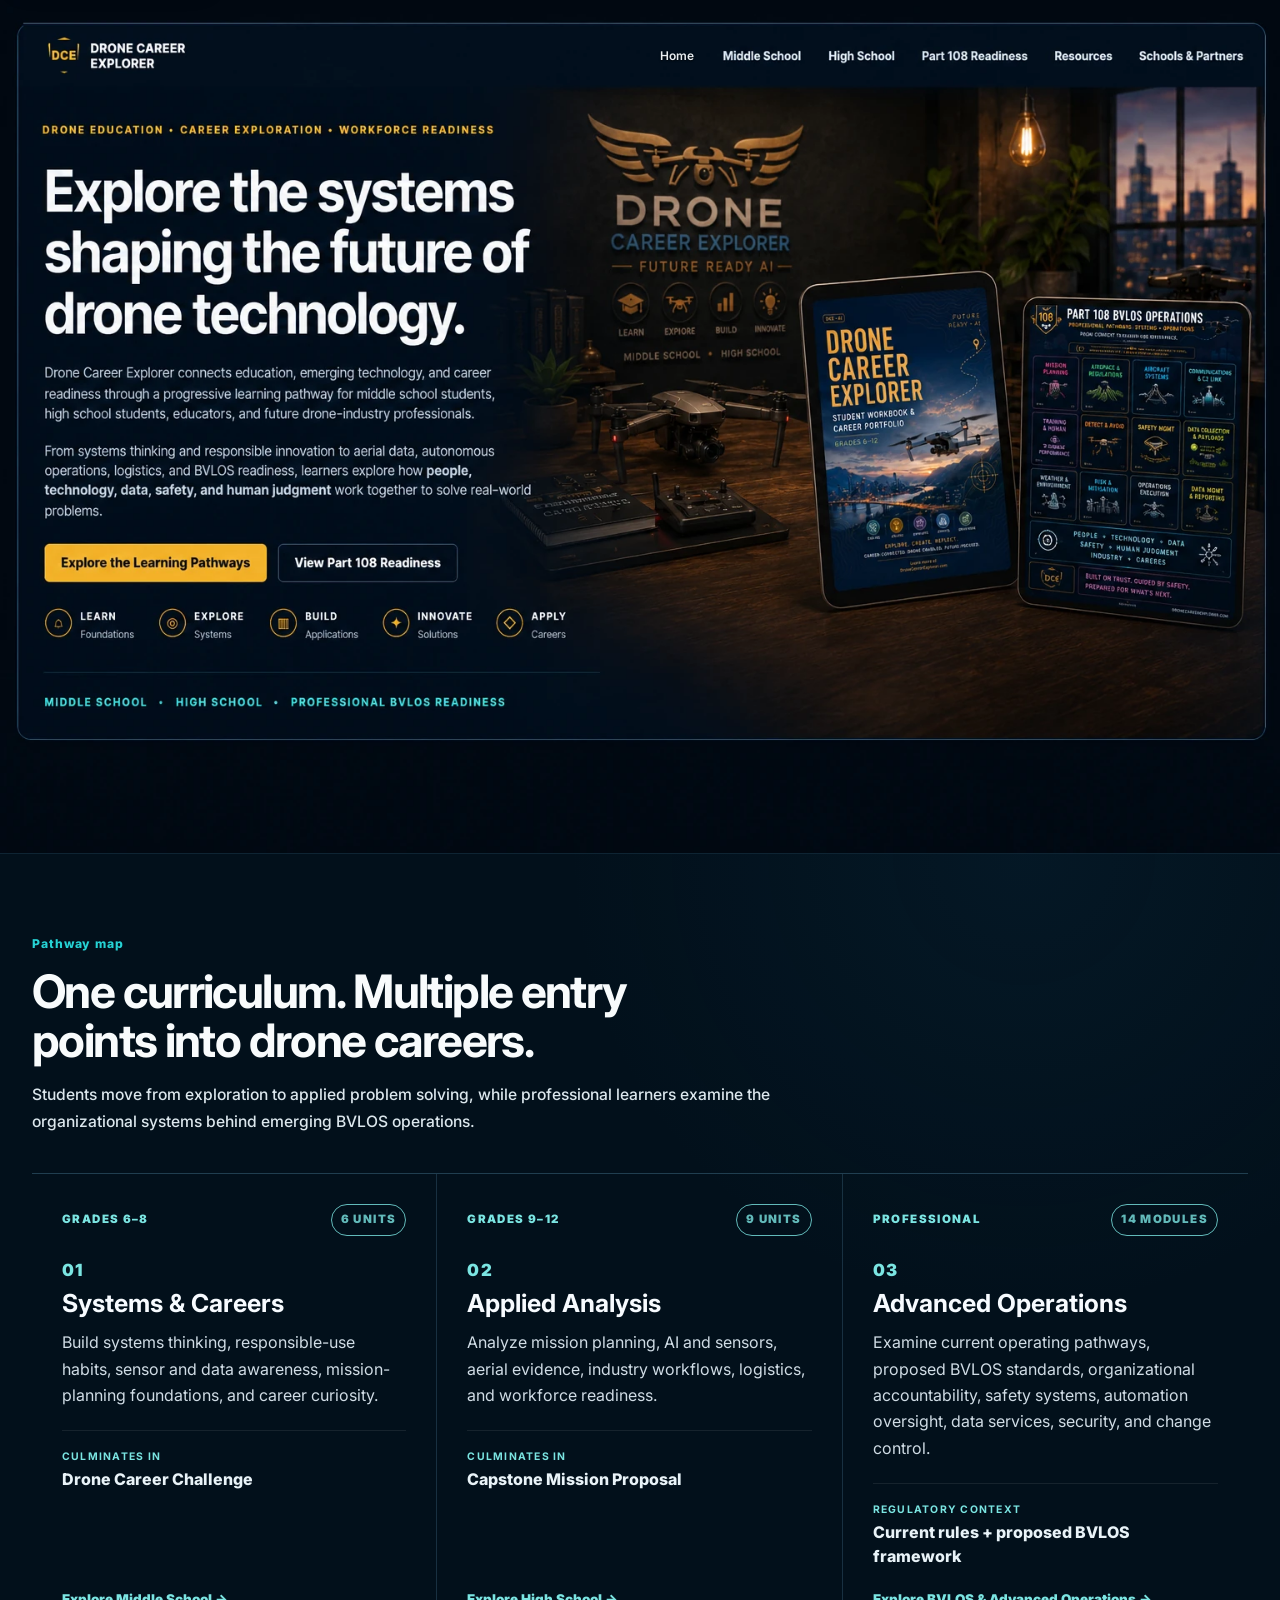
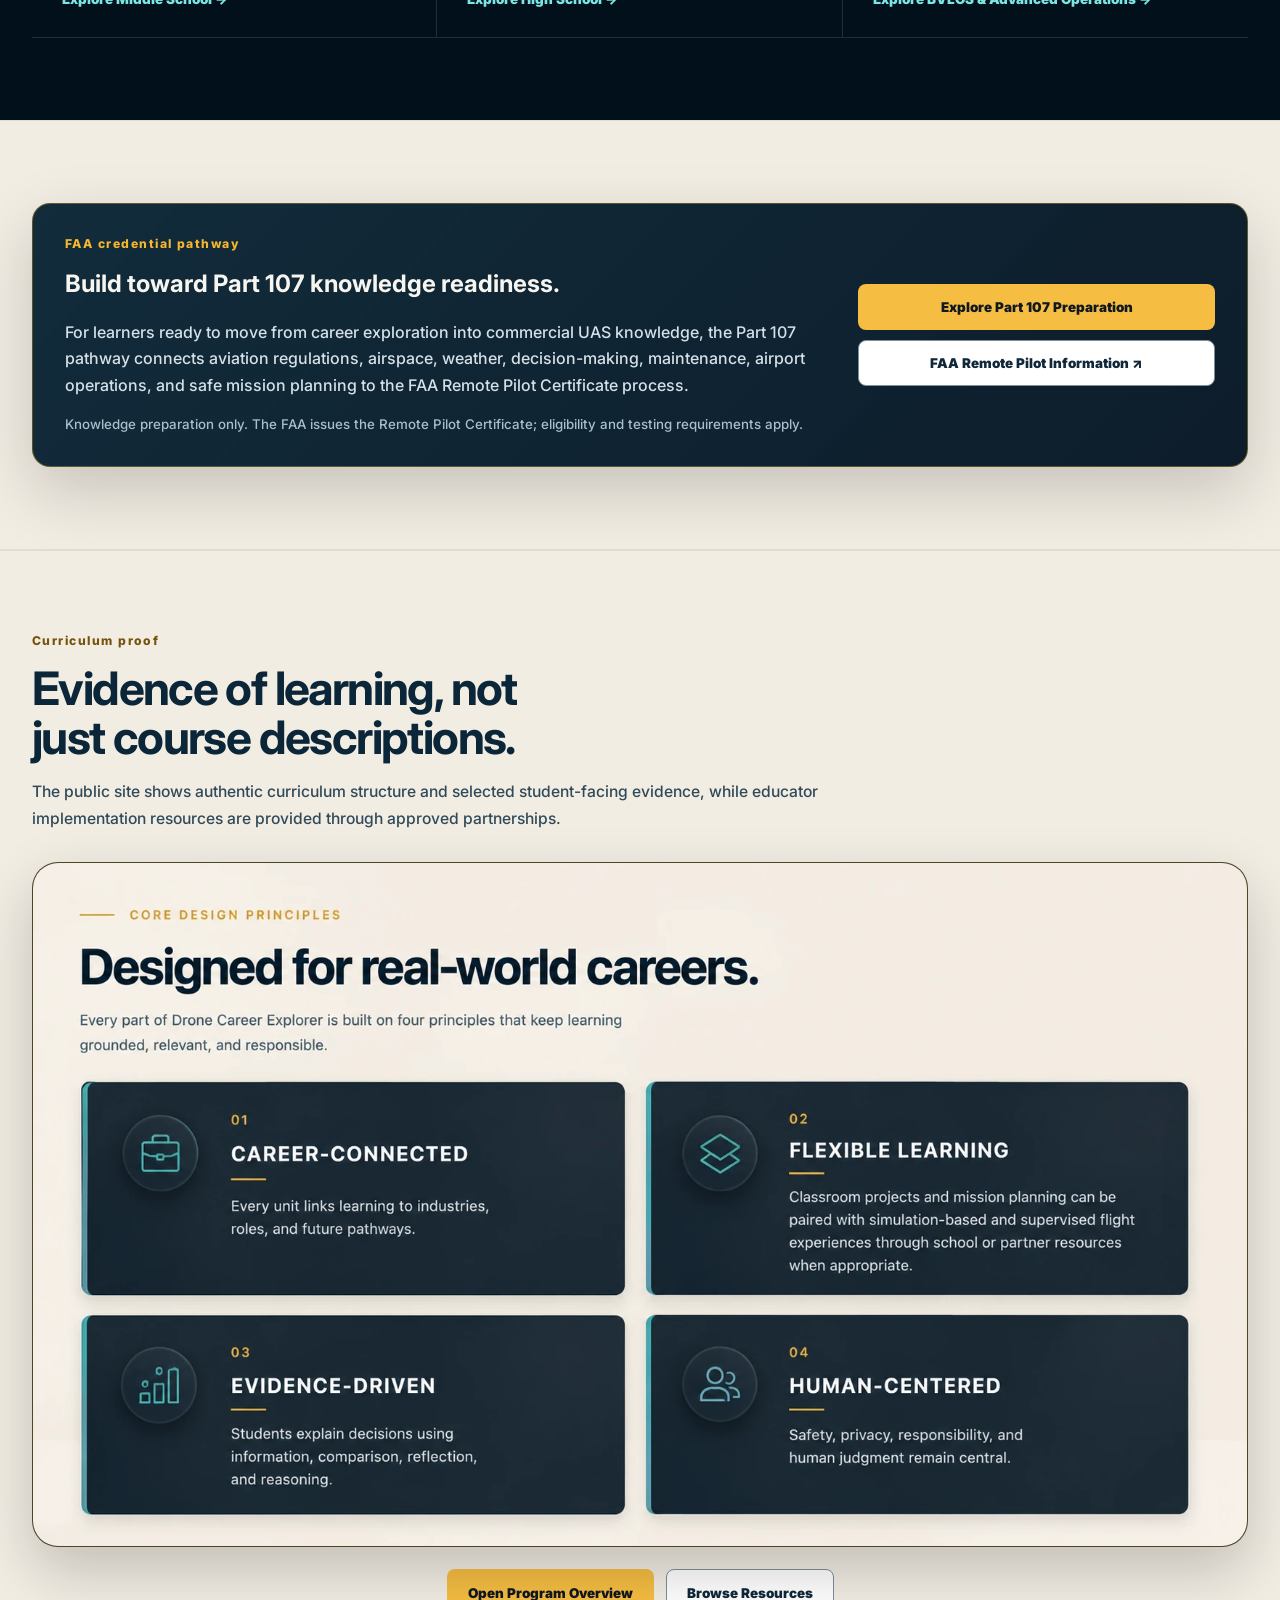
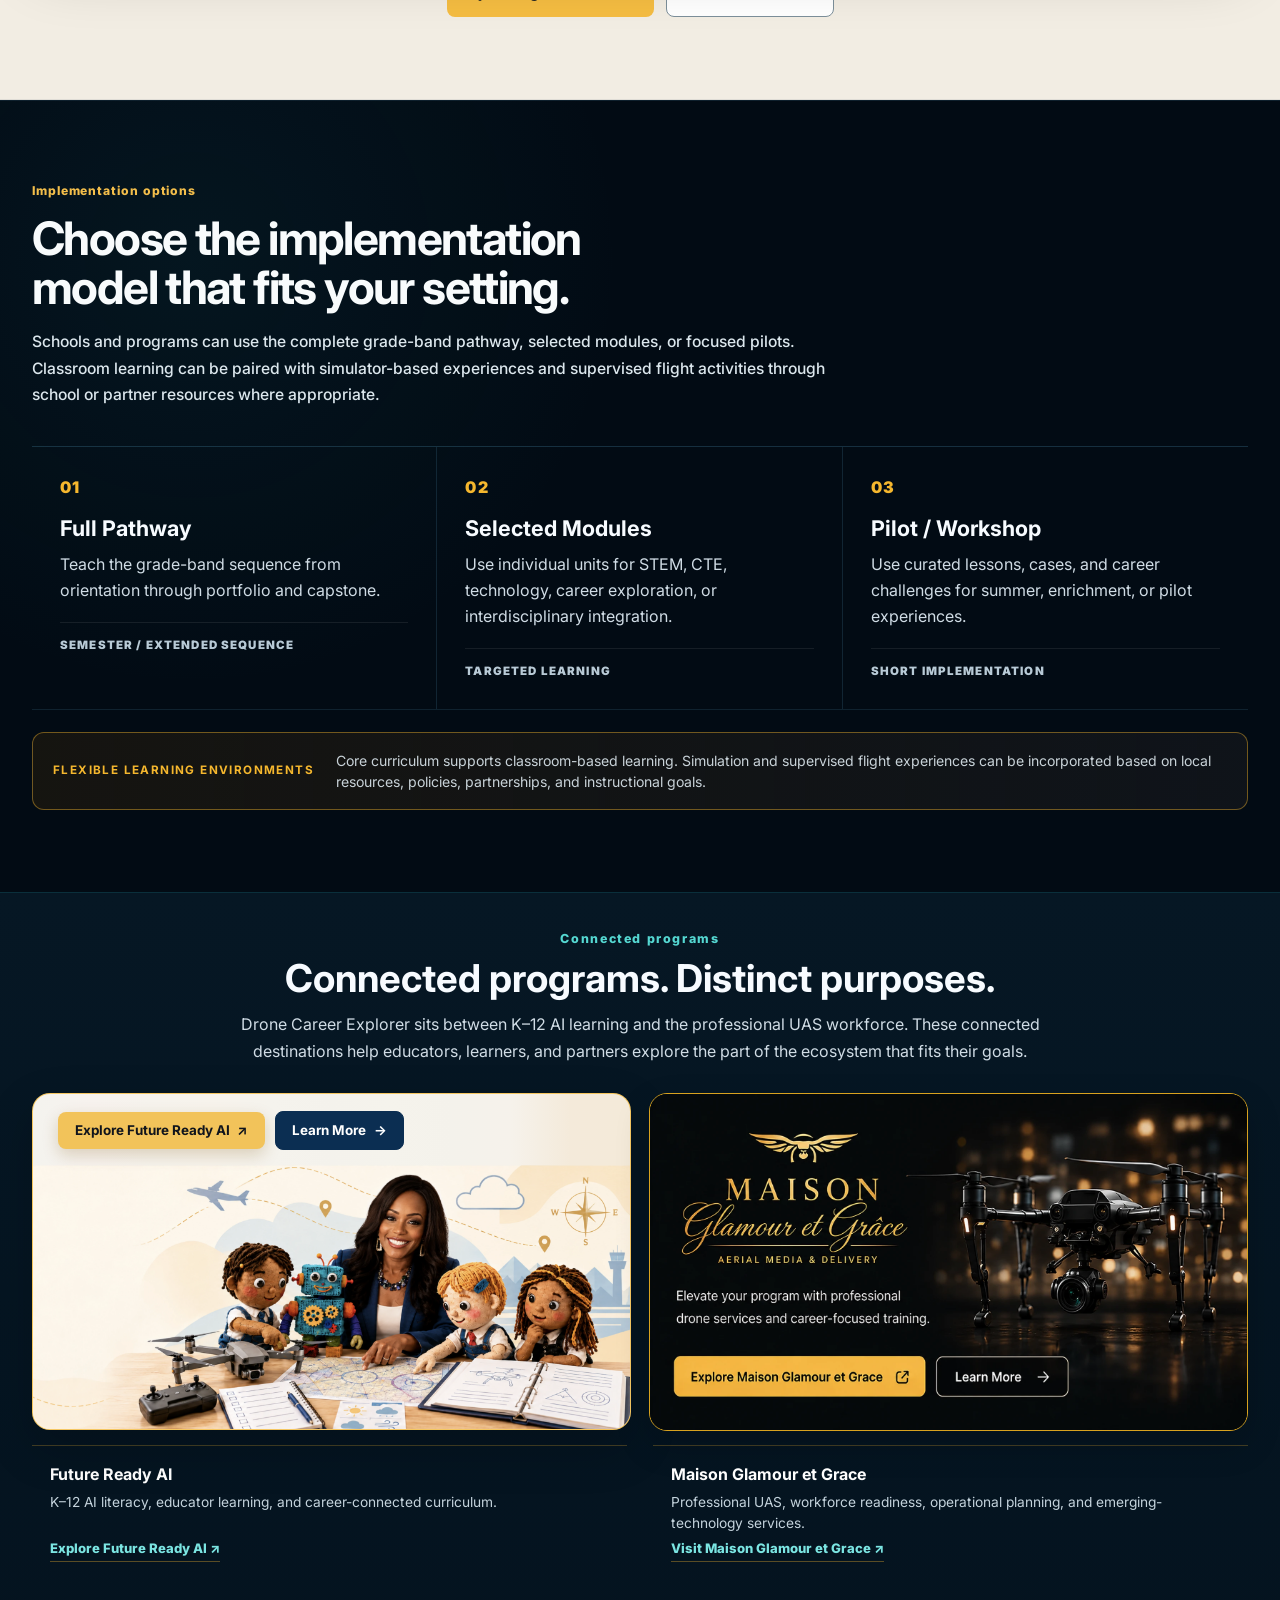
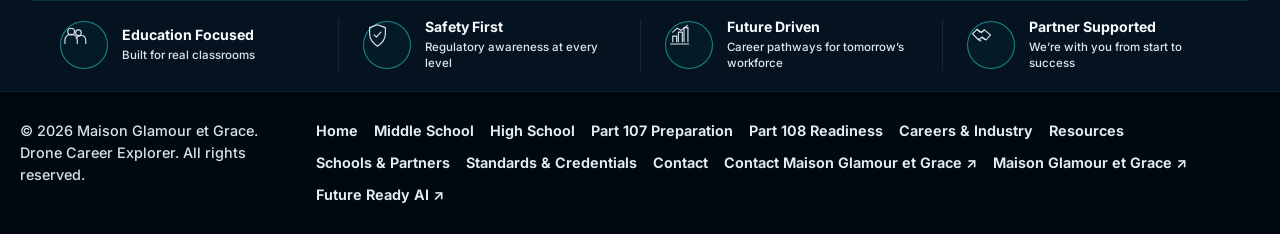
==== commit 6dcfcbf9: "Update Future Ready AI Integration and site links" ====
--- a/index.html
+++ b/index.html
@@ -15,13 +15,13 @@
 <div class="eyebrow">Connected programs</div>
 <h2>Connected programs. Distinct purposes.</h2>
 <p>Drone Career Explorer sits between K–12 AI learning and the professional UAS workforce. These connected destinations help educators, learners, and partners explore the part of the ecosystem that fits their goals.</p>
-</div><div class="source-map brand-destination-map exact-brand-map"><div class="source-node brand-destination future-ready-exact-card" id="future-ready-ai"><img alt="Future Ready AI — Helping Students Understand, Create, and Lead with AI, featuring Andrea, the three student puppets, and the yarn robot" decoding="async" height="1148" loading="lazy" src="assets/brand/future-ready-ai-user-approved.webp" width="2048"/><a aria-label="Explore the Future Ready AI curriculum" class="future-ready-hotspot future-ready-hotspot-primary" data-link-key="futureReadyAI" href="https://andreadavisbaptiste82-creator.github.io/future-ready-ai/"></a><a aria-label="Learn more about Future Ready AI" class="future-ready-hotspot future-ready-hotspot-secondary" data-link-key="futureReadyAI" href="https://andreadavisbaptiste82-creator.github.io/future-ready-ai/"></a></div><div class="source-node brand-destination maison-exact-card" id="maison-glamour-et-grace"><img alt="Maison Glamour et Grace — Aerial Media &amp; Delivery with professional drone services" decoding="async" height="941" loading="lazy" src="assets/brand/maison-card-final.webp" width="1672"/><a aria-label="About Maison Glamour et Grace" class="maison-hotspot maison-hotspot-primary" data-link-key="maisonSite" href="https://maisonglamouretgrace.com/" rel="noopener noreferrer" target="_blank"></a><a aria-label="About Maison Glamour et Grace" class="maison-hotspot maison-hotspot-secondary" data-link-key="maisonSite" href="https://maisonglamouretgrace.com/" rel="noopener noreferrer" target="_blank"></a></div></div><div aria-label="Connected program descriptions" class="brand-context-captions">
+</div><div class="source-map brand-destination-map exact-brand-map"><div class="source-node brand-destination future-ready-exact-card future-ready-photo-card" id="future-ready-ai"><img alt="Andrea with the Future Ready AI student puppets and robot at a flight-planning table with a drone, aeronautical map, and workbook" decoding="async" height="1689" loading="lazy" src="assets/brand/future-ready-ai-flight-planning.webp" width="3821"/><div class="fr-card-actions"><a class="fr-btn fr-btn-primary" data-link-key="futureReadyAI" href="https://andreadavisbaptiste82-creator.github.io/future-ready-ai/" rel="noopener noreferrer" target="_blank">Explore Future Ready AI <span aria-hidden="true">↗</span></a><a class="fr-btn fr-btn-secondary" data-link-key="futureReadyAI" href="https://andreadavisbaptiste82-creator.github.io/future-ready-ai/" rel="noopener noreferrer" target="_blank" aria-label="Learn more about Future Ready AI">Learn More <span aria-hidden="true">→</span></a></div></div><div class="source-node brand-destination maison-exact-card" id="maison-glamour-et-grace"><img alt="Maison Glamour et Grace — Aerial Media &amp; Delivery with professional drone services" decoding="async" height="941" loading="lazy" src="assets/brand/maison-card-final.webp" width="1672"/><a aria-label="Explore Maison Glamour et Grace" class="maison-hotspot maison-hotspot-primary" data-link-key="maisonSite" href="https://www.maisonglamouretgrace.com/" rel="noopener noreferrer" target="_blank"></a><a aria-label="Learn more about Maison Glamour et Grace" class="maison-hotspot maison-hotspot-secondary" data-link-key="maisonSite" href="https://www.maisonglamouretgrace.com/" rel="noopener noreferrer" target="_blank"></a></div></div><div aria-label="Connected program descriptions" class="brand-context-captions">
 <div class="brand-context-caption"><strong>Future Ready AI</strong><span>K–12 AI literacy, educator learning, and career-connected curriculum.</span><a aria-label="Explore Future Ready AI" class="brand-context-link" data-link-key="futureReadyAI" href="https://andreadavisbaptiste82-creator.github.io/future-ready-ai/">Explore Future Ready AI ↗</a></div>
-<div class="brand-context-caption"><strong>Maison Glamour et Grace</strong><span>Professional UAS, workforce readiness, operational planning, and emerging-technology services.</span><a aria-label="About Maison Glamour et Grace" class="brand-context-link maison-context-link" data-link-key="maisonSite" href="https://maisonglamouretgrace.com/" rel="noopener noreferrer" target="_blank">Visit Maison Glamour et Grace ↗</a></div>
+<div class="brand-context-caption"><strong>Maison Glamour et Grace</strong><span>Professional UAS, workforce readiness, operational planning, and emerging-technology services.</span><a aria-label="About Maison Glamour et Grace" class="brand-context-link maison-context-link" data-link-key="maisonSite" href="https://www.maisonglamouretgrace.com/" rel="noopener noreferrer" target="_blank">Visit Maison Glamour et Grace ↗</a></div>
 </div><div aria-label="Drone Career Explorer partnership benefits" class="brand-benefit-strip">
 <div class="brand-benefit"><span aria-hidden="true" class="brand-benefit-icon"><svg viewbox="0 0 48 48"><circle cx="18" cy="17" r="6"></circle><circle cx="31" cy="19" r="5"></circle><path d="M7 38v-5c0-7 5-11 11-11s11 4 11 11v5M27 29c2-3 5-5 9-5 5 0 8 4 8 9v5"></path></svg></span><div><b>Education Focused</b><span>Built for real classrooms</span></div></div>
 <div class="brand-benefit"><span aria-hidden="true" class="brand-benefit-icon"><svg viewbox="0 0 48 48"><path d="M24 5l14 5v11c0 10-6 17-14 22C16 38 10 31 10 21V10l14-5z"></path><path d="M18 23l4 4 8-9"></path></svg></span><div><b>Safety First</b><span>Regulatory awareness at every level</span></div></div>
 <div class="brand-benefit"><span aria-hidden="true" class="brand-benefit-icon"><svg viewbox="0 0 48 48"><path d="M8 39h32M12 35V25h7v10M22 35V18h7v17M32 35V10h7v25"></path><path d="M12 18l8-7 7 4 11-9"></path></svg></span><div><b>Future Driven</b><span>Career pathways for tomorrow’s workforce</span></div></div>
 <div class="brand-benefit"><span aria-hidden="true" class="brand-benefit-icon"><svg viewbox="0 0 48 48"><path d="M8 21l8-8 7 5 6-4 11 9-8 9-7-5-6 5-11-11z"></path><path d="M16 13l5 5M29 14l-5 5M18 30l5 4M25 27l5 4"></path></svg></span><div><b>Partner Supported</b><span>We’re with you from start to success</span></div></div>
 </div></div></section>
-</main><footer class="site-footer continuation-footer"><div class="container footer-grid"><div>© 2026 Maison Glamour et Grace. Drone Career Explorer. All rights reserved.</div><nav class="footer-links" aria-label="Footer navigation"><a href="index.html">Home</a><a href="middle-school.html">Middle School</a><a href="high-school.html">High School</a><a href="part-107.html">Part 107 Preparation</a><a href="part-108.html">Part 108 Readiness</a><a href="careers-industry.html">Careers &amp; Industry</a><a href="resources.html">Resources</a><a href="schools-partners.html">Schools &amp; Partners</a><a href="standards-credentials.html">Standards &amp; Credentials</a><a href="contact.html">Contact</a><a data-link-key="maisonSite" href="https://maisonglamouretgrace.com/" rel="noopener noreferrer" target="_blank">Maison Glamour et Grace ↗</a><a data-link-key="futureReadyAI" href="https://andreadavisbaptiste82-creator.github.io/future-ready-ai/" rel="noopener noreferrer" target="_blank">Future Ready AI ↗</a></nav></div></footer><script src="site-config.js"></script><script src="shared.js"></script></body></html>+</main><footer class="site-footer continuation-footer"><div class="container footer-grid"><div>© 2026 Maison Glamour et Grace. Drone Career Explorer. All rights reserved.</div><nav class="footer-links" aria-label="Footer navigation"><a href="index.html">Home</a><a href="middle-school.html">Middle School</a><a href="high-school.html">High School</a><a href="part-107.html">Part 107 Preparation</a><a href="part-108.html">Part 108 Readiness</a><a href="careers-industry.html">Careers &amp; Industry</a><a href="resources.html">Resources</a><a href="schools-partners.html">Schools &amp; Partners</a><a href="standards-credentials.html">Standards &amp; Credentials</a><a href="contact.html">Contact</a><a data-link-key="maisonContact" href="https://www.maisonglamouretgrace.com/contact" rel="noopener noreferrer" target="_blank">Contact Maison Glamour et Grace ↗</a><a data-link-key="maisonSite" href="https://www.maisonglamouretgrace.com/" rel="noopener noreferrer" target="_blank">Maison Glamour et Grace ↗</a><a data-link-key="futureReadyAI" href="https://andreadavisbaptiste82-creator.github.io/future-ready-ai/" rel="noopener noreferrer" target="_blank">Future Ready AI ↗</a></nav></div></footer><script src="site-config.js"></script><script src="shared.js"></script></body></html>
--- a/styles.css
+++ b/styles.css
@@ -2333,3 +2333,22 @@
 
 /* 8. Part 108 resource cards (five items: P108-01 to P108-05). */
 .professional-resource-grid{grid-template-columns:repeat(auto-fit,minmax(215px,1fr))!important}
+
+/* 9. Maison card: clickable areas measured from the buttons drawn in the image. */
+.maison-exact-card .maison-hotspot-primary{left:4.1%!important;top:78.0%!important;width:42.0%!important;height:12.0%!important}
+.maison-exact-card .maison-hotspot-secondary{left:48.0%!important;top:78.0%!important;width:22.0%!important;height:12.0%!important}
+
+/* 10. Future Ready AI photo card (home page): fill the card, whole card is the link. */
+html body .exact-brand-map .future-ready-exact-card.future-ready-photo-card>img{object-fit:contain!important;object-position:50% 100%!important;background:transparent!important}
+
+html body .exact-brand-map .future-ready-exact-card.future-ready-photo-card{background:linear-gradient(90deg,rgb(244,243,238) 0%,rgb(247,242,238) 10%,rgb(246,243,237) 20%,rgb(247,243,236) 30%,rgb(245,243,237) 40%,rgb(244,242,236) 50%,rgb(245,243,236) 60%,rgb(244,242,235) 70%,rgb(246,242,235) 80%,rgb(244,234,218) 90%,rgb(244,234,217) 100%)!important}
+
+/* 11. Future Ready AI photo card buttons (sit in the cream sky strip above the photo). */
+html body .future-ready-photo-card{container-type:inline-size}
+.fr-card-actions{position:absolute;z-index:4;left:4.2%;top:5.2%;display:flex;gap:1.6cqw;align-items:center}
+.fr-btn{display:inline-flex;align-items:center;gap:.55em;white-space:nowrap;text-decoration:none!important;font-family:Inter,"Segoe UI",Helvetica,Arial,sans-serif;font-weight:700;font-size:clamp(11px,2.25cqw,15.5px);line-height:1;padding:.85em 1.25em;border-radius:.6em;transition:transform .15s ease,box-shadow .15s ease,background .15s ease}
+.fr-btn-primary{background:#f2c35a;color:#10141c!important;box-shadow:0 6px 16px rgba(120,80,10,.22)}
+.fr-btn-primary:hover{background:#f7cf6f;transform:translateY(-1px)}
+.fr-btn-secondary{background:#0b2e52;color:#fff!important;border:1.5px solid #0b2e52}
+.fr-btn-secondary:hover{background:#12406f;transform:translateY(-1px)}
+.fr-btn:focus-visible{outline:3px solid #2ac4c0;outline-offset:3px}
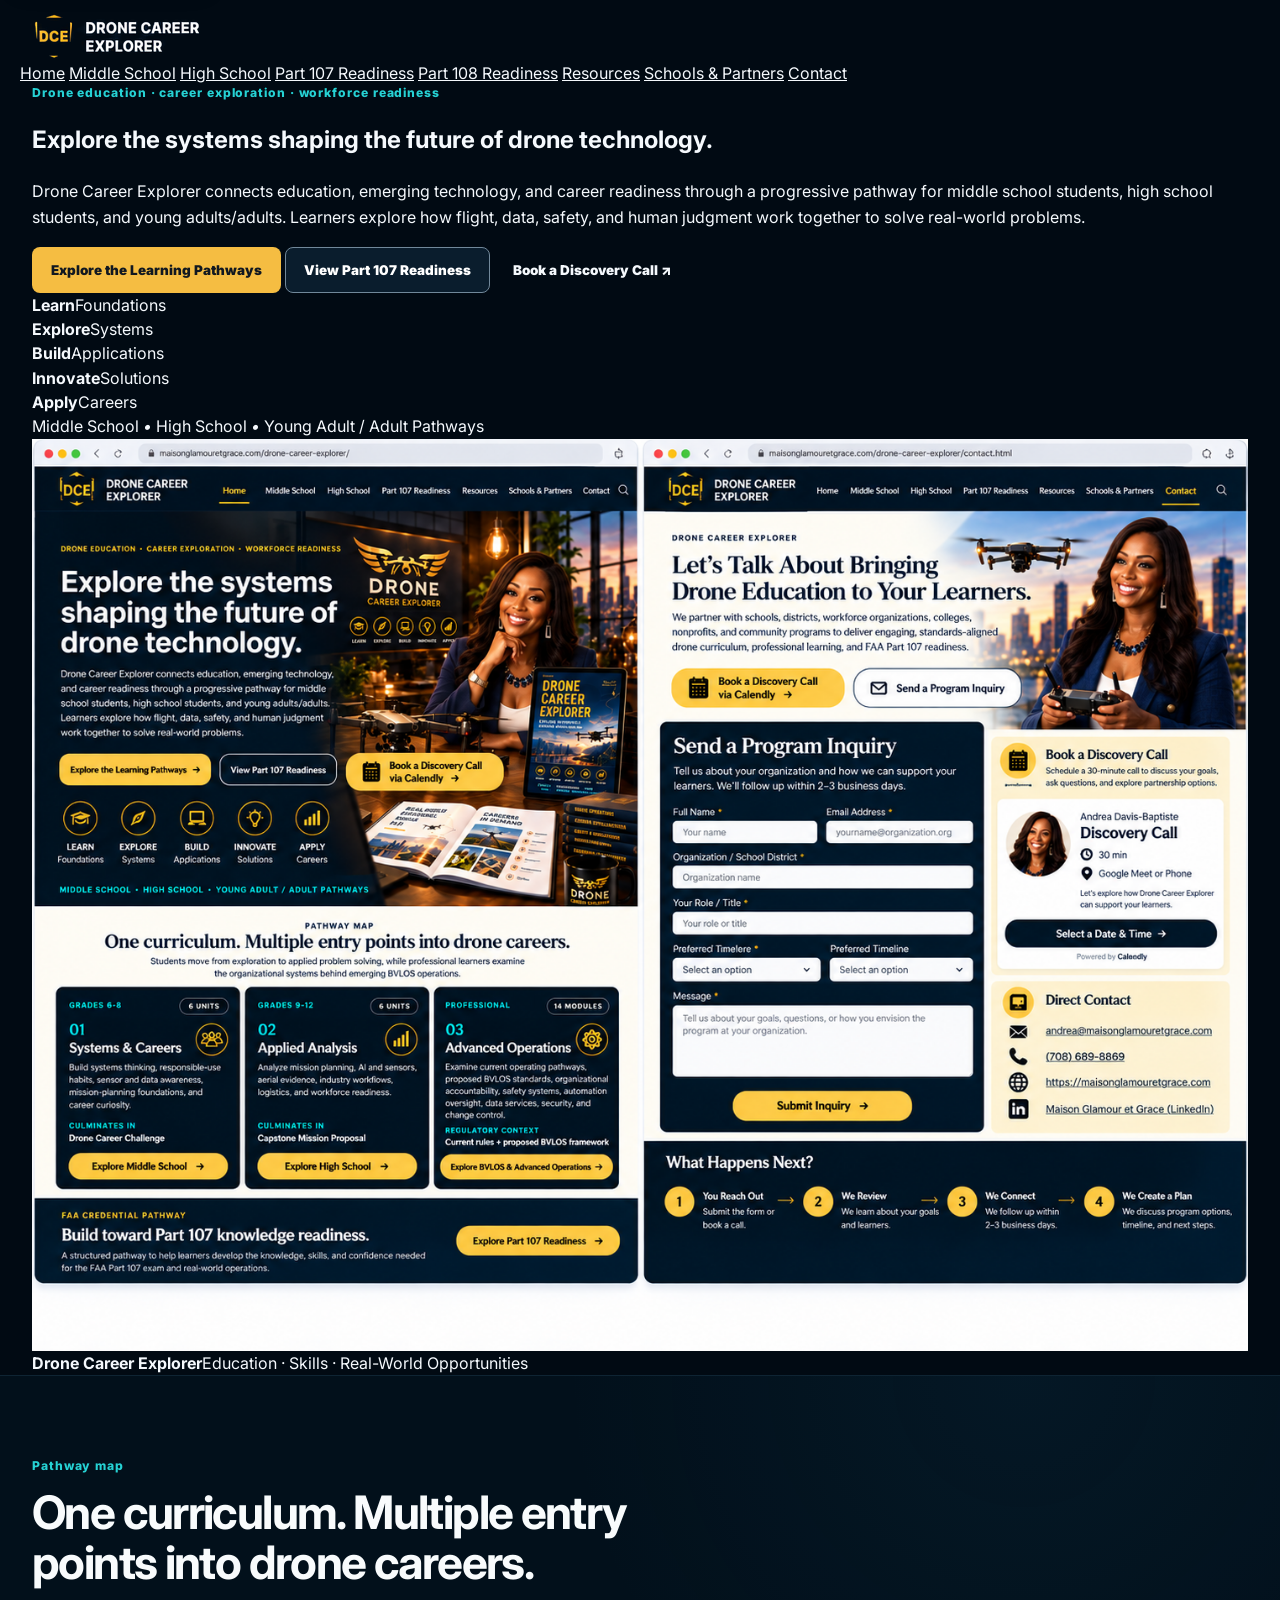
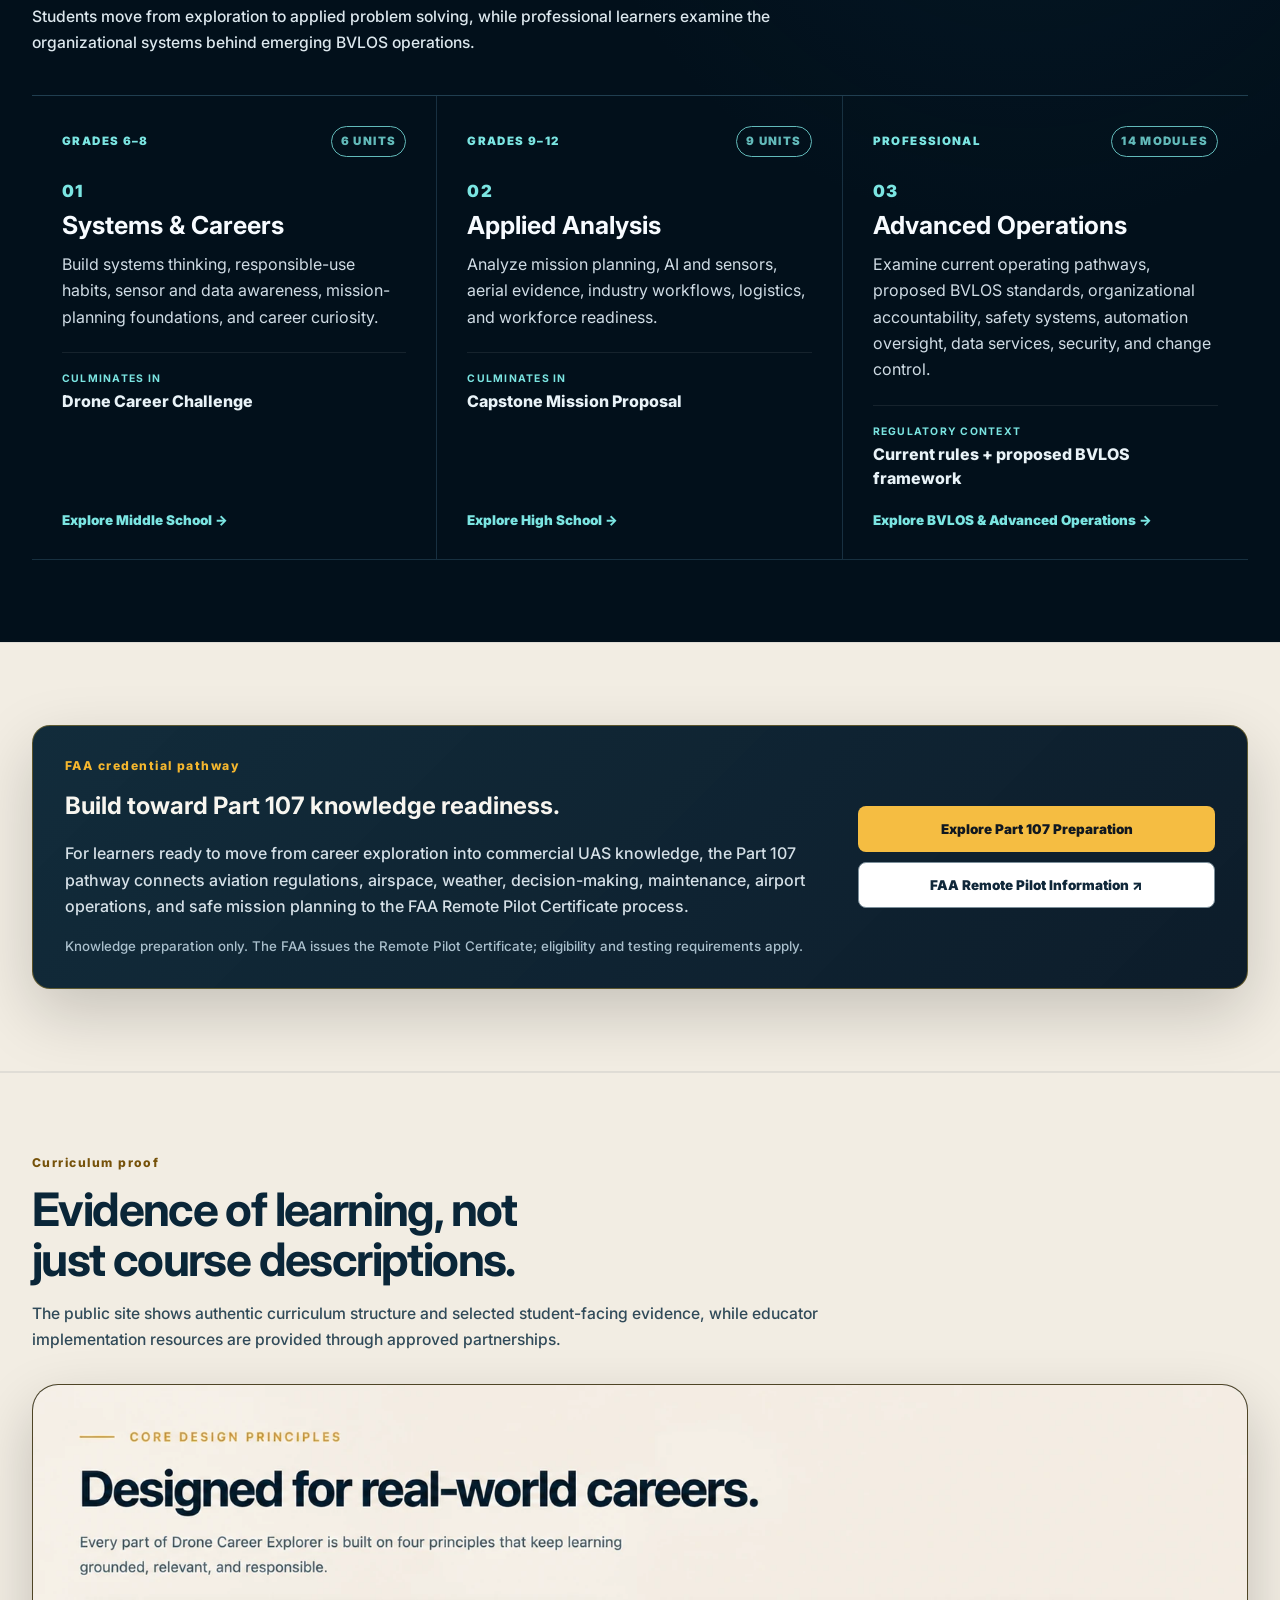
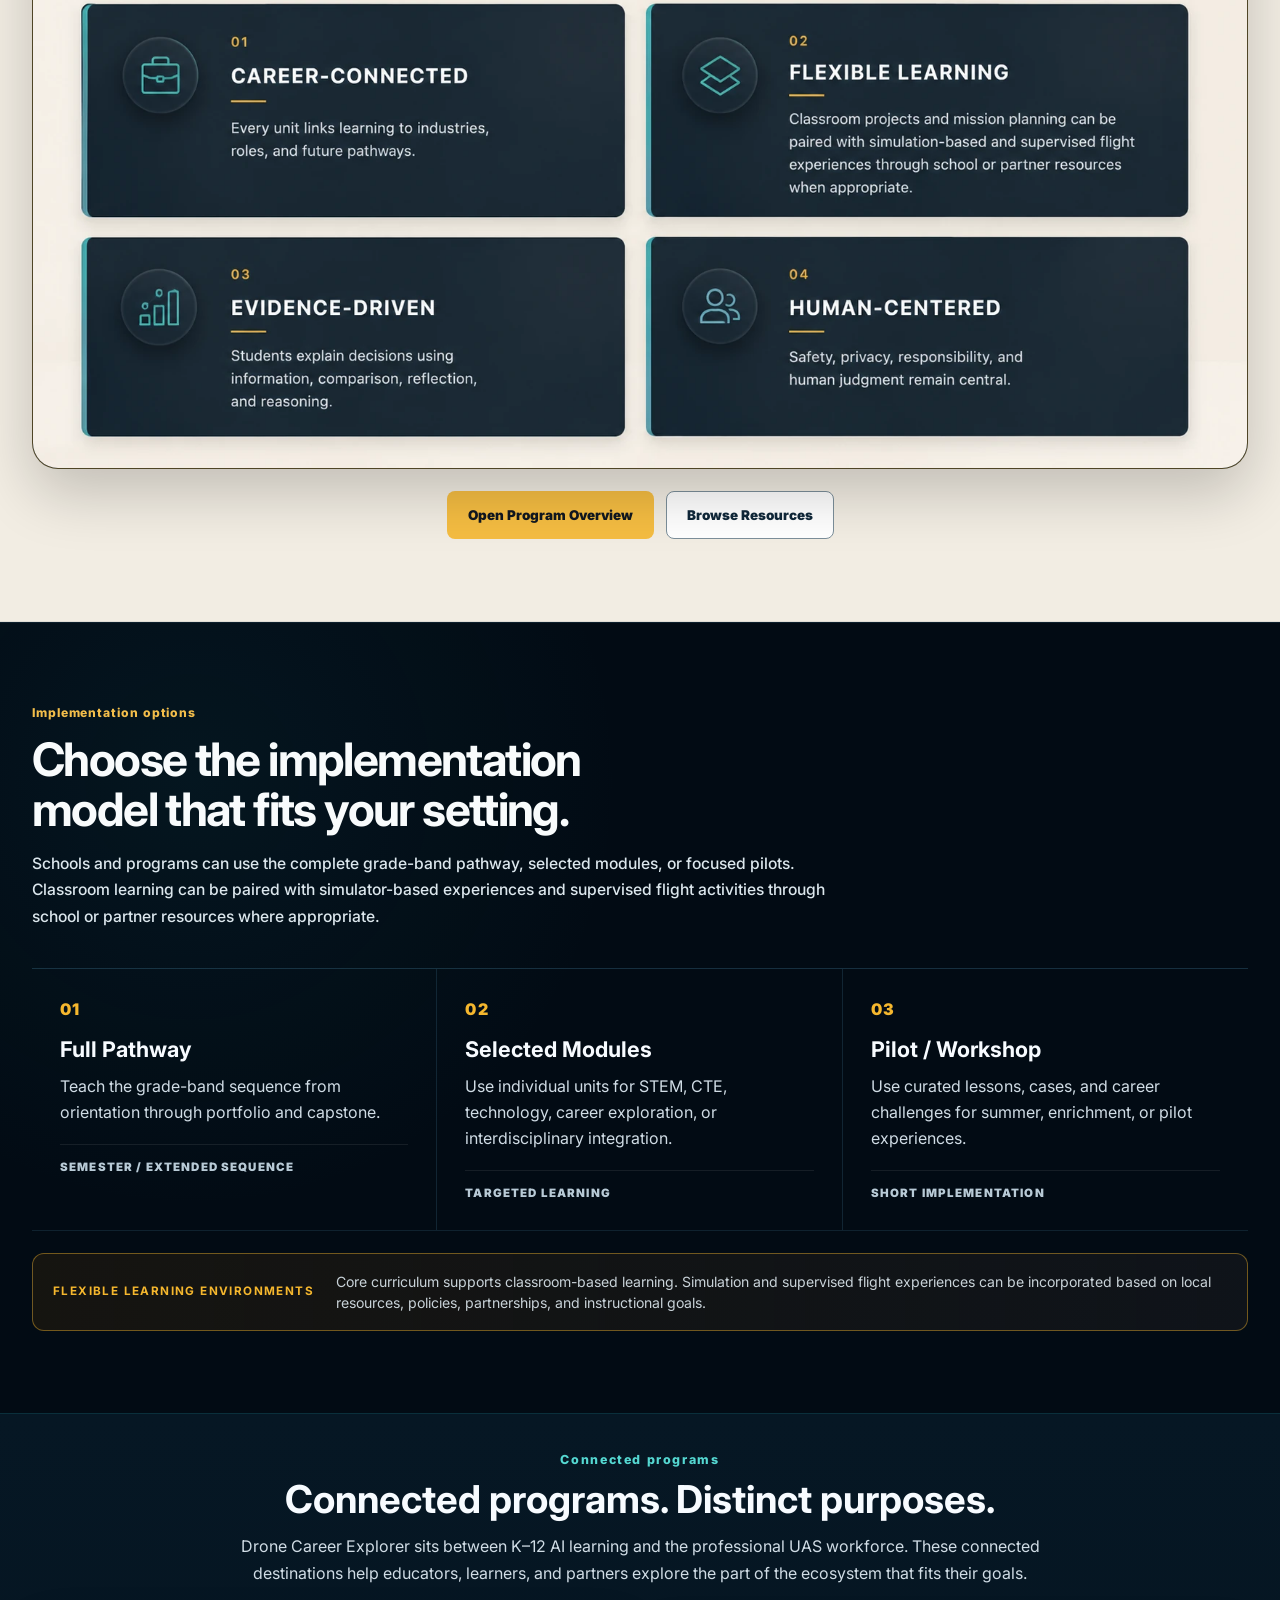
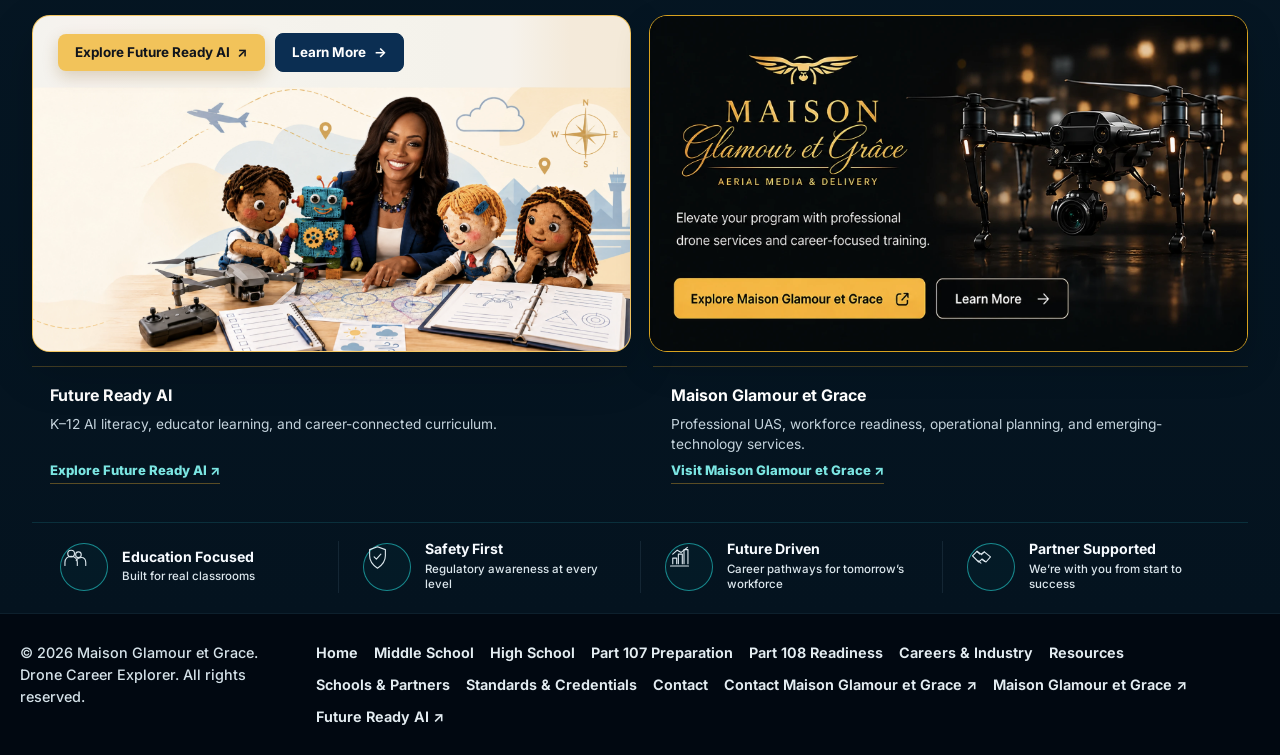
==== commit 756c6943: "Finalize Drone Career Explorer homepage hero" ====
--- a/index.html
+++ b/index.html
@@ -1,7 +1,62 @@
 <!DOCTYPE html>
 
-<html lang="en"><head><meta charset="utf-8"/><meta content="width=device-width,initial-scale=1" name="viewport"/><title>Drone Career Explorer | Grades 6–12 &amp; Professional Readiness</title><meta content="Drone Career Explorer connects Grades 6–12 systems learning, student portfolio evidence, careers and industry pathways, and professional BVLOS and advanced-operations education." name="description"/><link rel="preconnect" href="https://fonts.googleapis.com"/><link rel="preconnect" href="https://fonts.gstatic.com" crossorigin=""/><link href="https://fonts.googleapis.com/css2?family=Inter:wght@400;500;600;700;800;900&amp;display=swap" rel="stylesheet"/><link href="styles.css" rel="stylesheet"/><meta content="#04121D" name="theme-color"/><meta content="dark light" name="color-scheme"/><meta content="website" property="og:type"/><meta content="Drone Career Explorer" property="og:site_name"/><meta content="Drone Career Explorer | Grades 6–12 &amp; Professional Readiness" property="og:title"/><meta content="Drone Career Explorer connects Grades 6–12 systems learning, student portfolio evidence, careers and industry pathways, and professional BVLOS and advanced-operations education." property="og:description"/><meta content="assets/visual-lock/home-approved.png" property="og:image"/><meta content="summary_large_image" name="twitter:card"/><meta content="Drone Career Explorer | Grades 6–12 &amp; Professional Readiness" name="twitter:title"/><meta content="Drone Career Explorer connects Grades 6–12 systems learning, student portfolio evidence, careers and industry pathways, and professional BVLOS and advanced-operations education." name="twitter:description"/><meta content="assets/visual-lock/home-approved.png" name="twitter:image"/><link href="assets/brand/favicon-32.png" rel="icon" sizes="32x32" type="image/png"/><link href="assets/brand/favicon-180.png" rel="apple-touch-icon" sizes="180x180"/><link href="site.webmanifest" rel="manifest"/></head><body class="core-page continuation-page home-continuation"><a class="skip-link" href="#main-content">Skip to main content</a>
-<section aria-label="Approved Drone Career Explorer page design" class="visual-lock-page visual-home"><div class="mobile-topbar"><a aria-label="Drone Career Explorer home" class="mobile-topbar-brand" href="index.html"><img alt="Drone Career Explorer" height="44" src="assets/brand/dce-corner-logo-standard.png" width="141"/></a><details class="mobile-menu"><summary>Menu</summary><nav aria-label="Mobile navigation"><a href="index.html" aria-current="page">Home</a><a href="middle-school.html">Middle School</a><a href="high-school.html">High School</a><a href="part-107.html">Part 107 Preparation</a><a href="part-108.html">Part 108 Readiness</a><a href="careers-industry.html">Careers &amp; Industry</a><a href="resources.html">Resources</a><a href="schools-partners.html">Schools &amp; Partners</a><a href="standards-credentials.html">Standards &amp; Credentials</a><a href="contact.html">Contact</a></nav></details></div><div class="visual-lock-stage"><img alt="Approved Drone Career Explorer homepage showing the cinematic drone studio, learning pathway copy, tablet workbook, and Part 108 overview." class="visual-lock-image" decoding="async" fetchpriority="high" height="1024" loading="eager" src="assets/visual-lock/home-approved.webp" width="1536"/><a aria-label="Drone Career Explorer home" class="visual-hotspot logo-hotspot" href="index.html"></a><a aria-label="Home" class="visual-home-tab" href="index.html">Home</a><a aria-label="Middle School" class="visual-hotspot nav-middle" href="middle-school.html"></a><a aria-label="High School" class="visual-hotspot nav-high" href="high-school.html"></a><a aria-label="Part 108 Readiness" class="visual-hotspot nav-part" href="part-108.html"></a><a aria-label="Resources" class="visual-hotspot nav-resources" href="resources.html"></a><a aria-label="Schools and Partners" class="visual-hotspot nav-schools" href="schools-partners.html"></a><a aria-label="Explore the Learning Pathways" class="visual-hotspot home-cta-primary" href="#pathways"></a><a aria-label="View Part 108 Readiness" class="visual-hotspot home-cta-secondary" href="part-108.html"></a><a aria-label="Explore the Middle School Drone Career Explorer workbook" class="visual-hotspot home-ipad" href="middle-school.html"></a><a aria-label="Explore the Part 108 Readiness overview" class="visual-hotspot home-part-board" href="part-108.html"></a></div><div class="sr-only visual-mobile-intro"><h1>Explore the systems shaping the future of drone technology.</h1><p>Drone Career Explorer connects education, emerging technology, and career readiness through a progressive learning pathway for middle school students, high school students, educators, and future drone-industry professionals.</p></div><div class="visual-mobile-actions"><a class="btn btn-primary" href="#pathways">Explore the Learning Pathways</a><a class="btn btn-secondary" href="part-108.html">View Part 108 Readiness</a></div></section>
+<html lang="en"><head><meta charset="utf-8"/><meta content="width=device-width,initial-scale=1" name="viewport"/><title>Drone Career Explorer | Grades 6–12 &amp; Professional Readiness</title><meta content="Drone Career Explorer connects Grades 6–12 systems learning, student portfolio evidence, careers and industry pathways, and professional BVLOS and advanced-operations education." name="description"/><link rel="preconnect" href="https://fonts.googleapis.com"/><link rel="preconnect" href="https://fonts.gstatic.com" crossorigin=""/><link href="https://fonts.googleapis.com/css2?family=Inter:wght@400;500;600;700;800;900&amp;display=swap" rel="stylesheet"/><link href="styles.css" rel="stylesheet"/><meta content="#04121D" name="theme-color"/><meta content="dark light" name="color-scheme"/><meta content="website" property="og:type"/><meta content="Drone Career Explorer" property="og:site_name"/><meta content="Drone Career Explorer | Grades 6–12 &amp; Professional Readiness" property="og:title"/><meta content="Drone Career Explorer connects Grades 6–12 systems learning, student portfolio evidence, careers and industry pathways, and professional BVLOS and advanced-operations education." property="og:description"/><meta content="assets/visual-lock/home-approved.png" property="og:image"/><meta content="summary_large_image" name="twitter:card"/><meta content="Drone Career Explorer | Grades 6–12 &amp; Professional Readiness" name="twitter:title"/><meta content="Drone Career Explorer connects Grades 6–12 systems learning, student portfolio evidence, careers and industry pathways, and professional BVLOS and advanced-operations education." name="twitter:description"/><meta content="assets/visual-lock/home-approved.png" name="twitter:image"/><link href="assets/brand/favicon-32.png" rel="icon" sizes="32x32" type="image/png"/><link href="assets/brand/favicon-180.png" rel="apple-touch-icon" sizes="180x180"/><link href="site.webmanifest" rel="manifest"/></head><body class="core-page continuation-page home-continuation home-final"><a class="skip-link" href="#main-content">Skip to main content</a>
+<header class="dce-final-header">
+  <div class="container dce-final-nav">
+    <a class="dce-final-brand" href="index.html" aria-label="Drone Career Explorer home">
+      <img src="assets/brand/dce-corner-logo-standard.png" alt="Drone Career Explorer" width="195" height="61"/>
+    </a>
+    <nav class="dce-final-nav-links" aria-label="Primary navigation">
+      <a href="index.html" aria-current="page">Home</a>
+      <a href="middle-school.html">Middle School</a>
+      <a href="high-school.html">High School</a>
+      <a href="part-107.html">Part 107 Readiness</a>
+      <a href="part-108.html">Part 108 Readiness</a>
+      <a href="resources.html">Resources</a>
+      <a href="schools-partners.html">Schools &amp; Partners</a>
+      <a href="contact.html">Contact</a>
+    </nav>
+    <details class="mobile-menu">
+      <summary>Menu</summary>
+      <nav aria-label="Mobile navigation">
+        <a href="index.html" aria-current="page">Home</a>
+        <a href="middle-school.html">Middle School</a>
+        <a href="high-school.html">High School</a>
+        <a href="part-107.html">Part 107 Readiness</a>
+        <a href="part-108.html">Part 108 Readiness</a>
+        <a href="resources.html">Resources</a>
+        <a href="schools-partners.html">Schools &amp; Partners</a>
+        <a href="contact.html">Contact</a>
+      </nav>
+    </details>
+  </div>
+</header>
+<section class="dce-final-hero" aria-labelledby="home-hero-title">
+  <div class="container wide-container dce-final-hero-grid">
+    <div class="dce-final-hero-copy">
+      <div class="eyebrow">Drone education · career exploration · workforce readiness</div>
+      <h1 id="home-hero-title">Explore the systems shaping the future of <span>drone technology.</span></h1>
+      <p>Drone Career Explorer connects education, emerging technology, and career readiness through a progressive pathway for middle school students, high school students, and young adults/adults. Learners explore how flight, data, safety, and human judgment work together to solve real-world problems.</p>
+      <div class="dce-hero-actions">
+        <a class="btn btn-primary" href="#pathways">Explore the Learning Pathways</a>
+        <a class="btn btn-secondary" href="part-107.html">View Part 107 Readiness</a>
+        <a class="btn btn-calendly" data-link-key="calendlyDiscovery" href="https://calendly.com/andrea-maisonglamouretgrace/discovery-call" target="_blank" rel="noopener noreferrer">Book a Discovery Call ↗</a>
+      </div>
+      <div class="dce-learning-steps" aria-label="Learning progression">
+        <div><b>Learn</b><span>Foundations</span></div>
+        <div><b>Explore</b><span>Systems</span></div>
+        <div><b>Build</b><span>Applications</span></div>
+        <div><b>Innovate</b><span>Solutions</span></div>
+        <div><b>Apply</b><span>Careers</span></div>
+      </div>
+      <div class="dce-audience-strip">Middle School <i>•</i> High School <i>•</i> Young Adult / Adult Pathways</div>
+    </div>
+    <div class="dce-portrait-shell dce-home-portrait-shell" aria-label="Andrea Davis-Baptiste, founder">
+      <img src="assets/brand/andrea-davis-baptiste-master.png" alt="Andrea Davis-Baptiste, founder of Maison Glamour et Grace" fetchpriority="high"/>
+      <div class="dce-portrait-caption"><strong>Drone Career Explorer</strong><span>Education · Skills · Real-World Opportunities</span></div>
+    </div>
+  </div>
+</section>
 <main class="continuation-main" id="main-content">
 <section class="continuation-section pathway-section" id="pathways"><div class="container wide-container"><div class="section-heading"><div class="eyebrow">Pathway map</div><h2>One curriculum. Multiple entry points into drone careers.</h2><p>Students move from exploration to applied problem solving, while professional learners examine the organizational systems behind emerging BVLOS operations.</p></div><div class="pathway-display">
 <a class="pathway-panel middle-panel" href="middle-school.html"><div class="panel-top"><span class="pathway-kicker">Grades 6–8</span><span class="pathway-count">6 units</span></div><div class="pathway-symbol">01</div><h3>Systems &amp; Careers</h3><p>Build systems thinking, responsible-use habits, sensor and data awareness, mission-planning foundations, and career curiosity.</p><div class="pathway-outcome"><b>Culminates in</b><span>Drone Career Challenge</span></div><span class="panel-link">Explore Middle School →</span></a>
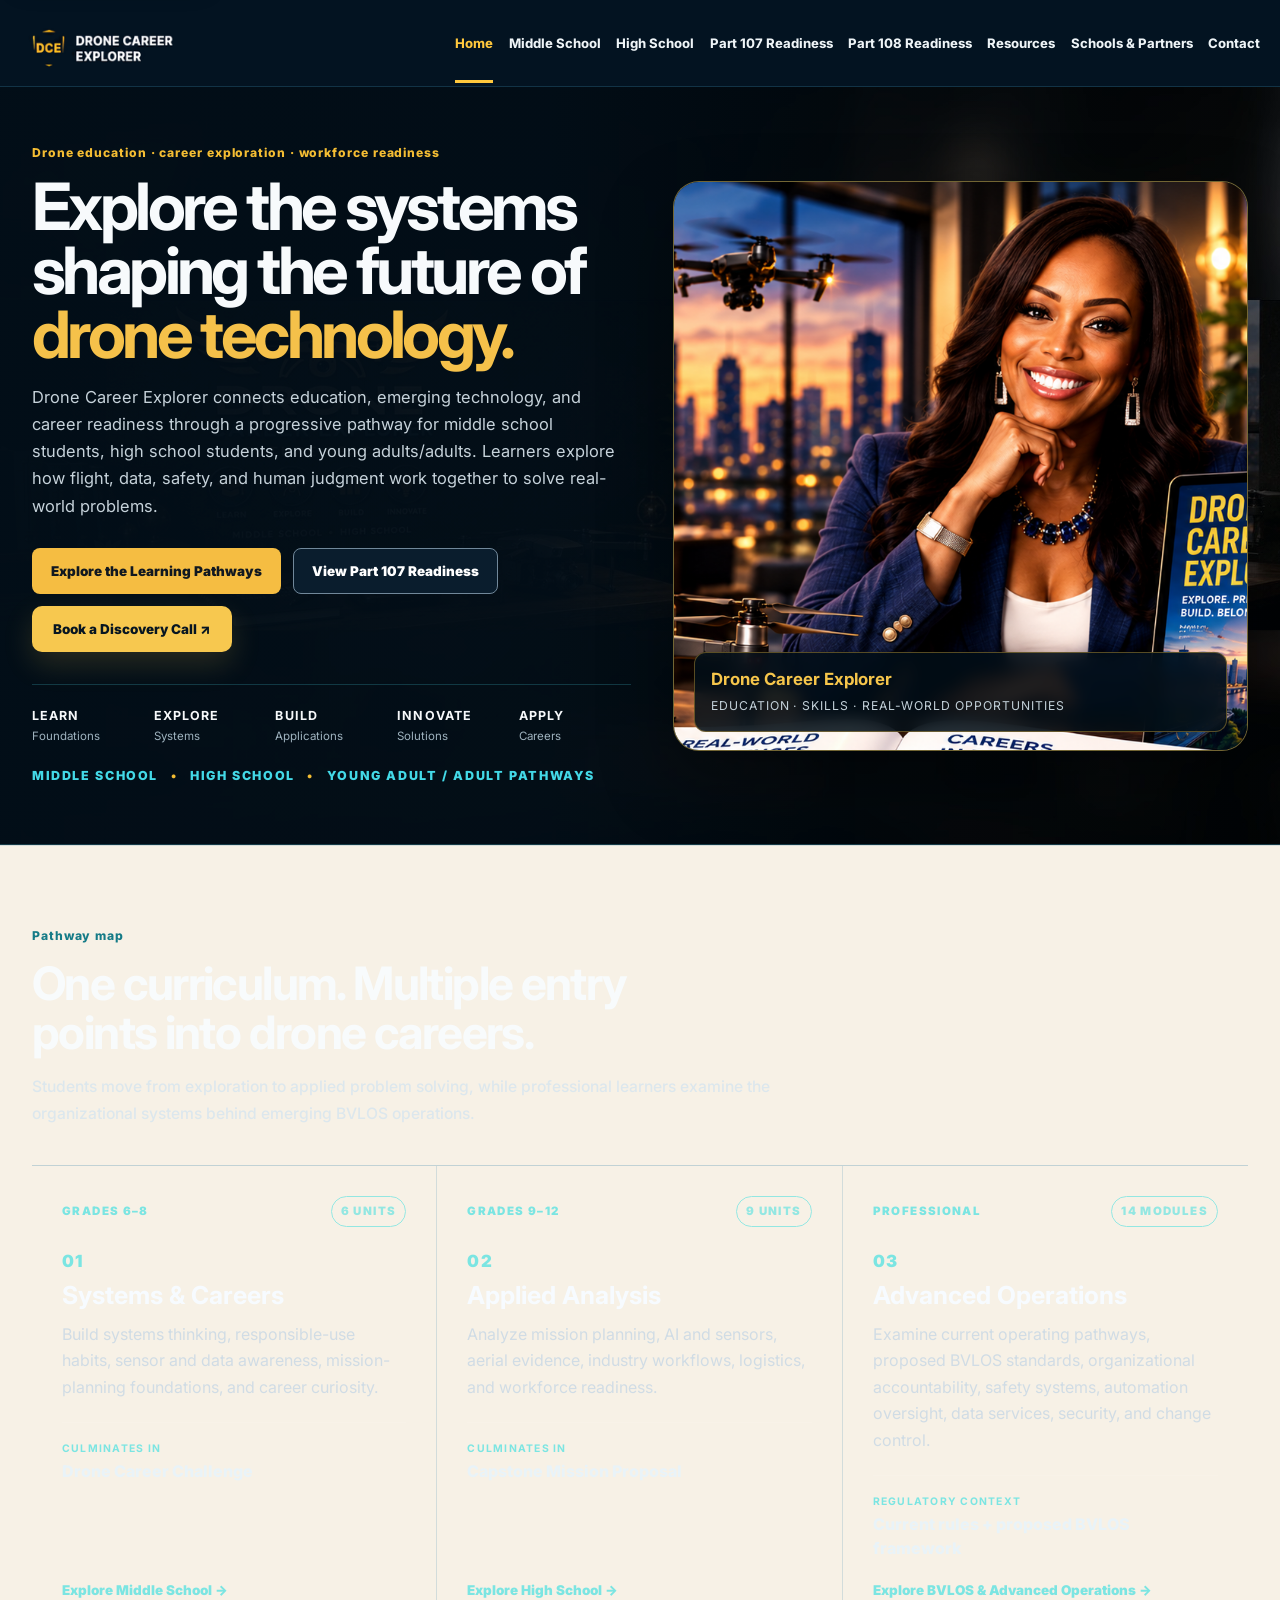
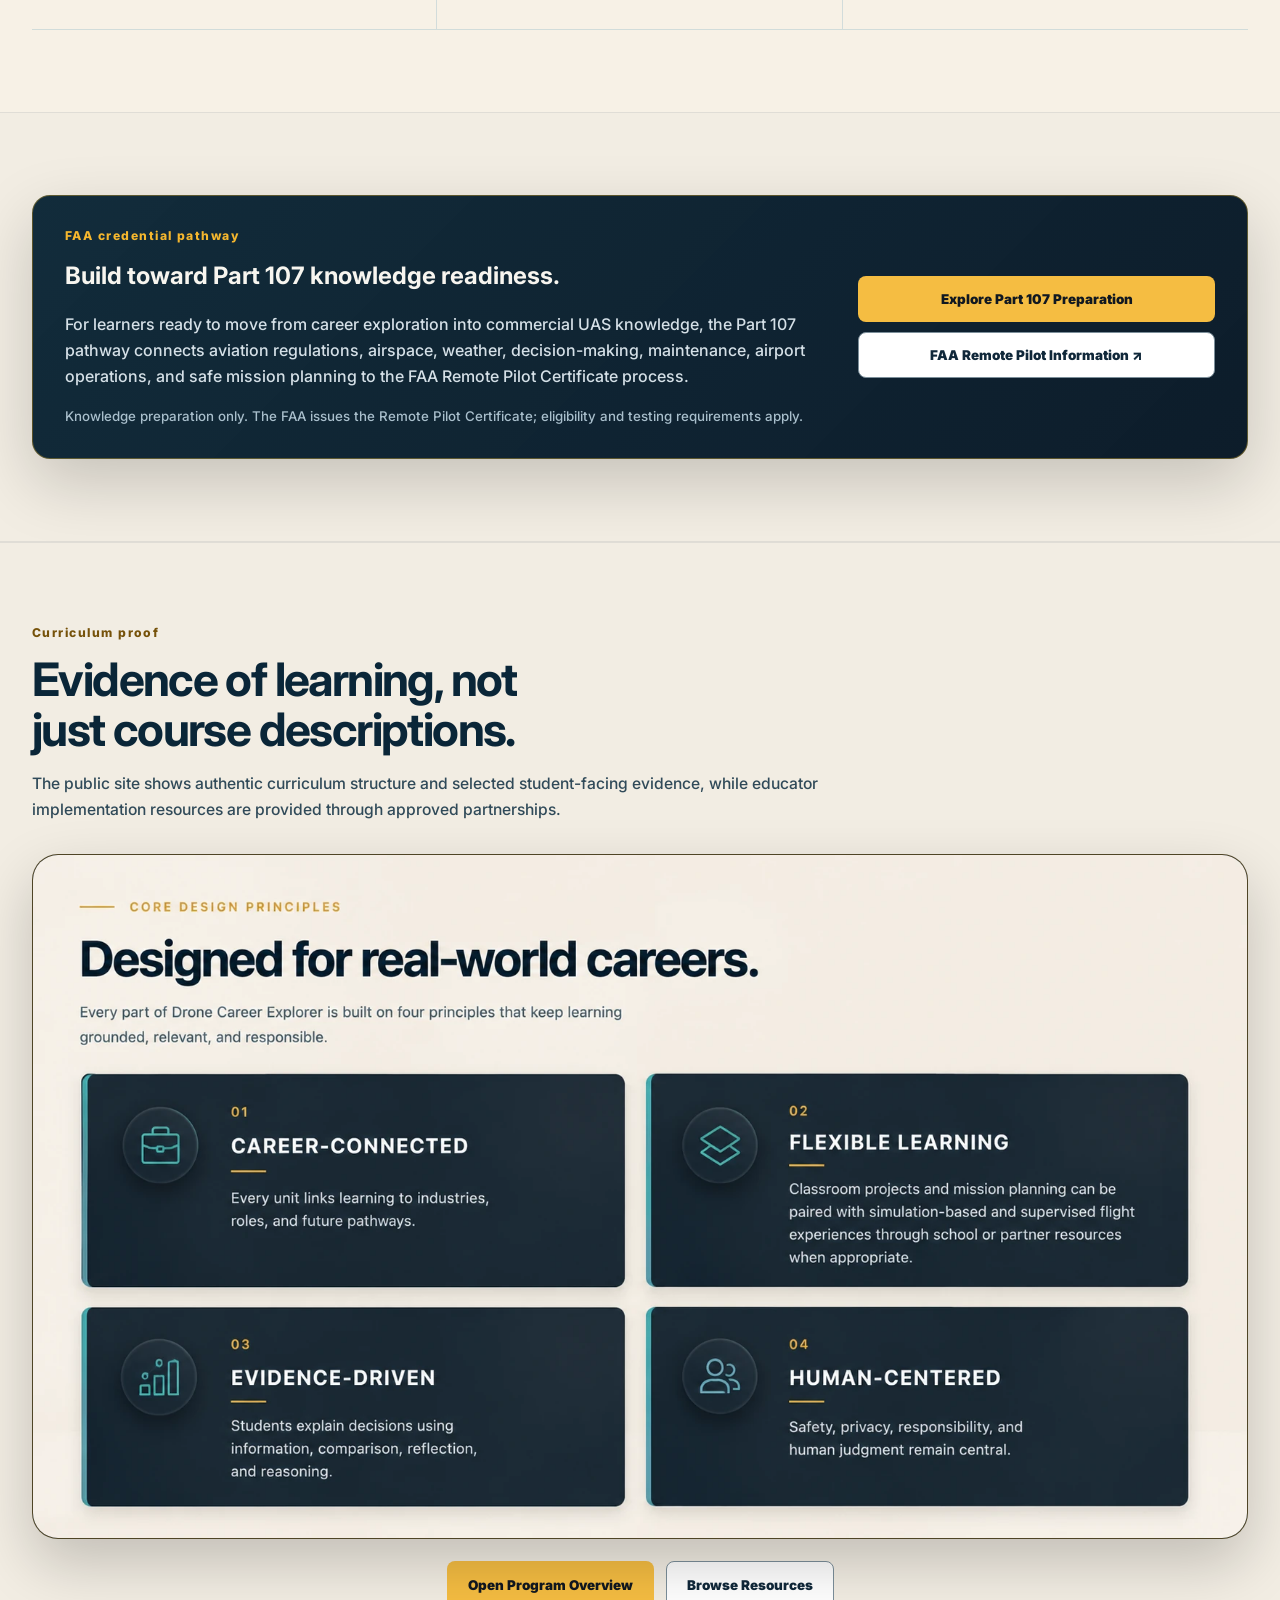
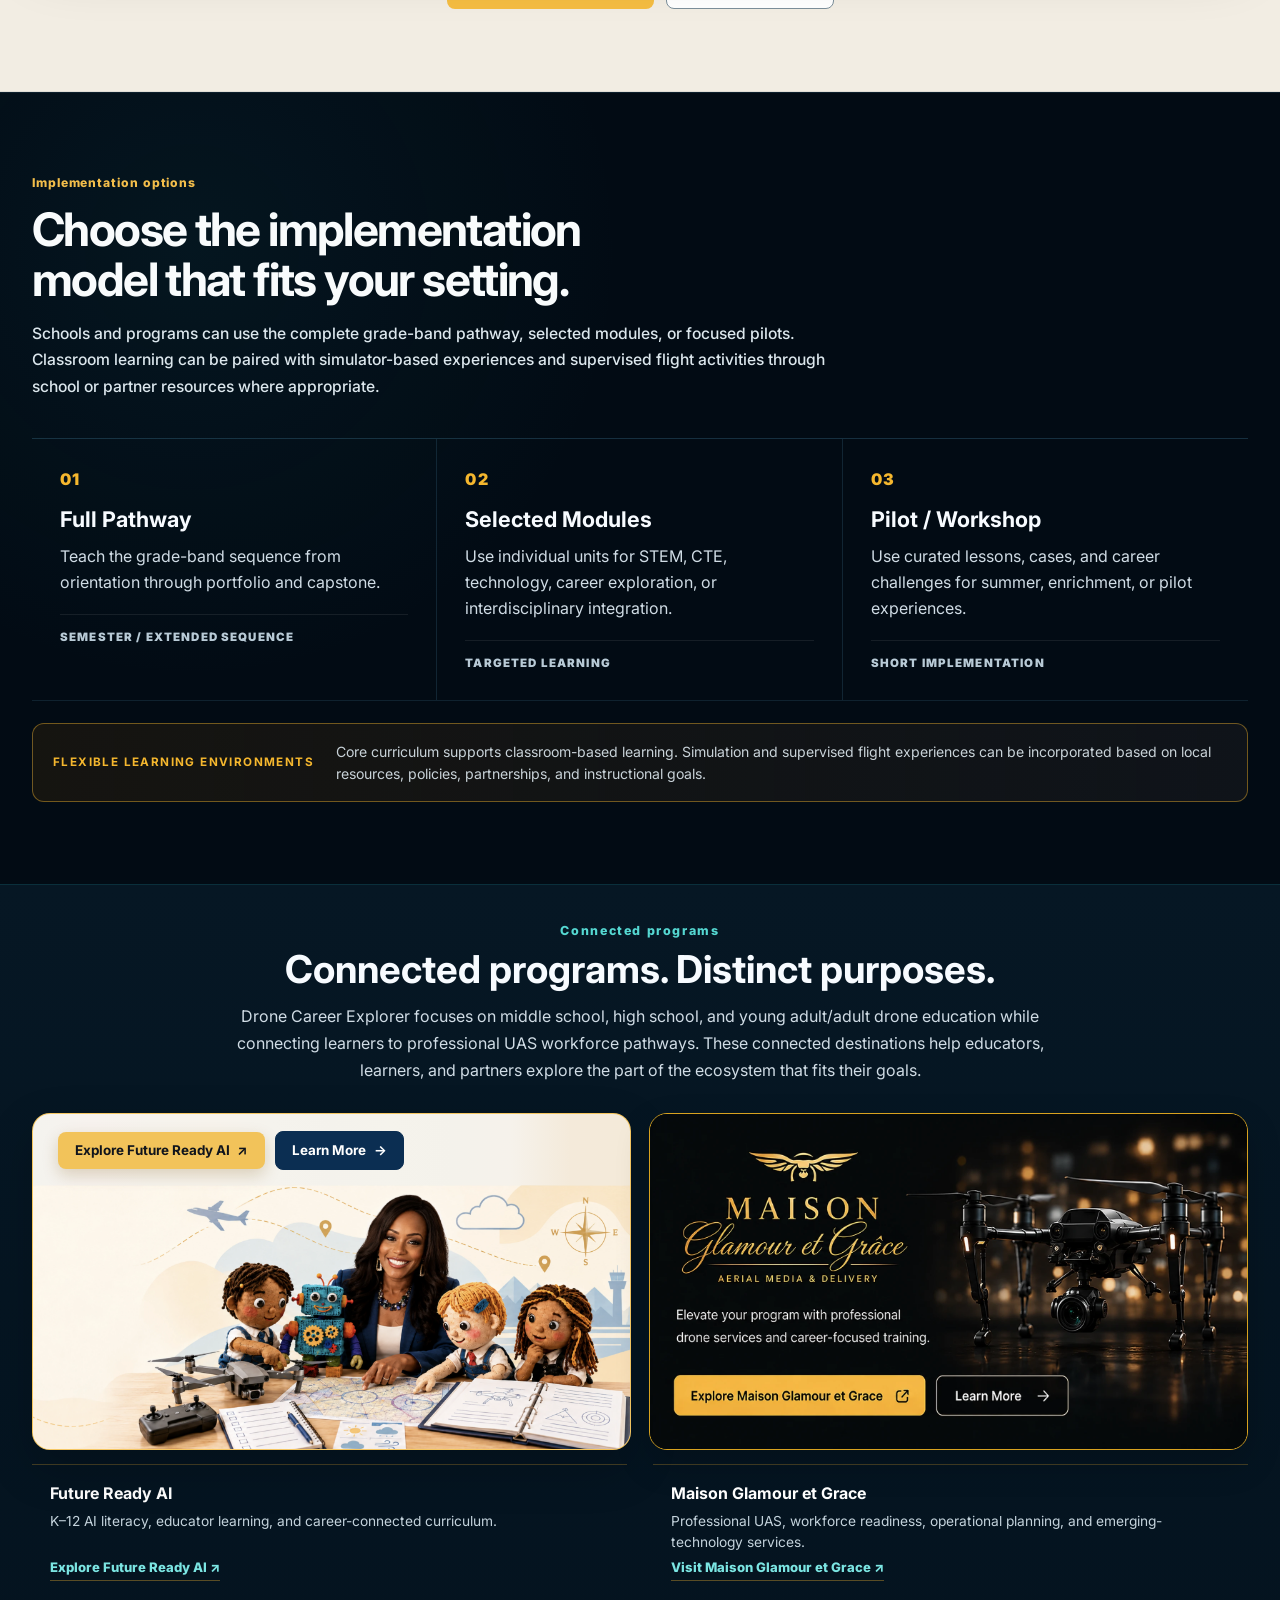
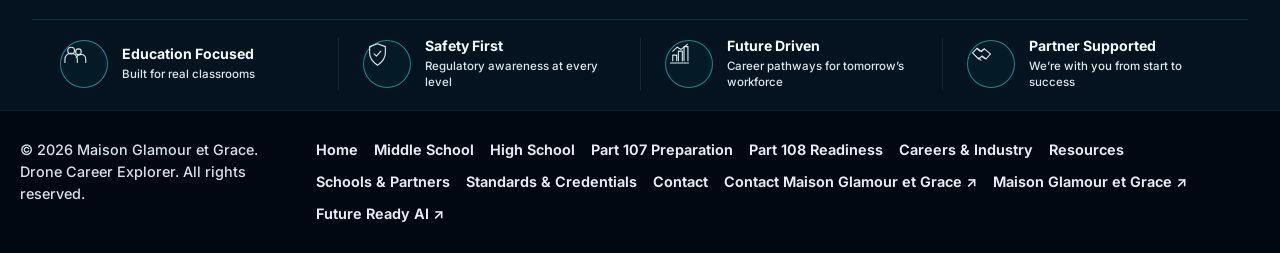
==== commit 548a5e01: "Use approved Andrea image on Drone Career Explorer homepage" ====
--- a/index.html
+++ b/index.html
@@ -1,6 +1,6 @@
 <!DOCTYPE html>
 
-<html lang="en"><head><meta charset="utf-8"/><meta content="width=device-width,initial-scale=1" name="viewport"/><title>Drone Career Explorer | Grades 6–12 &amp; Professional Readiness</title><meta content="Drone Career Explorer connects Grades 6–12 systems learning, student portfolio evidence, careers and industry pathways, and professional BVLOS and advanced-operations education." name="description"/><link rel="preconnect" href="https://fonts.googleapis.com"/><link rel="preconnect" href="https://fonts.gstatic.com" crossorigin=""/><link href="https://fonts.googleapis.com/css2?family=Inter:wght@400;500;600;700;800;900&amp;display=swap" rel="stylesheet"/><link href="styles.css" rel="stylesheet"/><meta content="#04121D" name="theme-color"/><meta content="dark light" name="color-scheme"/><meta content="website" property="og:type"/><meta content="Drone Career Explorer" property="og:site_name"/><meta content="Drone Career Explorer | Grades 6–12 &amp; Professional Readiness" property="og:title"/><meta content="Drone Career Explorer connects Grades 6–12 systems learning, student portfolio evidence, careers and industry pathways, and professional BVLOS and advanced-operations education." property="og:description"/><meta content="assets/visual-lock/home-approved.png" property="og:image"/><meta content="summary_large_image" name="twitter:card"/><meta content="Drone Career Explorer | Grades 6–12 &amp; Professional Readiness" name="twitter:title"/><meta content="Drone Career Explorer connects Grades 6–12 systems learning, student portfolio evidence, careers and industry pathways, and professional BVLOS and advanced-operations education." name="twitter:description"/><meta content="assets/visual-lock/home-approved.png" name="twitter:image"/><link href="assets/brand/favicon-32.png" rel="icon" sizes="32x32" type="image/png"/><link href="assets/brand/favicon-180.png" rel="apple-touch-icon" sizes="180x180"/><link href="site.webmanifest" rel="manifest"/></head><body class="core-page continuation-page home-continuation home-final"><a class="skip-link" href="#main-content">Skip to main content</a>
+<html lang="en"><head><meta charset="utf-8"/><meta content="width=device-width,initial-scale=1" name="viewport"/><title>Drone Career Explorer | Middle School, High School &amp; Professional Readiness</title><meta content="Drone Career Explorer connects middle school, high school, and young adult/adult learners to drone systems, career pathways, Part 107 readiness, and advanced-operations education." name="description"/><link rel="preconnect" href="https://fonts.googleapis.com"/><link rel="preconnect" href="https://fonts.gstatic.com" crossorigin=""/><link href="https://fonts.googleapis.com/css2?family=Inter:wght@400;500;600;700;800;900&amp;display=swap" rel="stylesheet"/><link href="styles.css" rel="stylesheet"/><meta content="#04121D" name="theme-color"/><meta content="dark light" name="color-scheme"/><meta content="website" property="og:type"/><meta content="Drone Career Explorer" property="og:site_name"/><meta content="Drone Career Explorer | Middle School, High School &amp; Professional Readiness" property="og:title"/><meta content="Drone Career Explorer connects middle school, high school, and young adult/adult learners to drone systems, career pathways, Part 107 readiness, and advanced-operations education." property="og:description"/><meta content="assets/visual-lock/home-approved.png" property="og:image"/><meta content="summary_large_image" name="twitter:card"/><meta content="Drone Career Explorer | Middle School, High School &amp; Professional Readiness" name="twitter:title"/><meta content="Drone Career Explorer connects middle school, high school, and young adult/adult learners to drone systems, career pathways, Part 107 readiness, and advanced-operations education." name="twitter:description"/><meta content="assets/visual-lock/home-approved.png" name="twitter:image"/><link href="assets/brand/favicon-32.png" rel="icon" sizes="32x32" type="image/png"/><link href="assets/brand/favicon-180.png" rel="apple-touch-icon" sizes="180x180"/><link href="site.webmanifest" rel="manifest"/></head><body class="core-page continuation-page home-continuation home-final"><a class="skip-link" href="#main-content">Skip to main content</a>
 <header class="dce-final-header">
   <div class="container dce-final-nav">
     <a class="dce-final-brand" href="index.html" aria-label="Drone Career Explorer home">
@@ -52,7 +52,7 @@
       <div class="dce-audience-strip">Middle School <i>•</i> High School <i>•</i> Young Adult / Adult Pathways</div>
     </div>
     <div class="dce-portrait-shell dce-home-portrait-shell" aria-label="Andrea Davis-Baptiste, founder">
-      <img src="assets/brand/andrea-davis-baptiste-master.png" alt="Andrea Davis-Baptiste, founder of Maison Glamour et Grace" fetchpriority="high"/>
+      <img src="assets/brand/dce-andrea-approved.png" alt="Andrea Davis-Baptiste, founder of Maison Glamour et Grace" fetchpriority="high"/>
       <div class="dce-portrait-caption"><strong>Drone Career Explorer</strong><span>Education · Skills · Real-World Opportunities</span></div>
     </div>
   </div>
@@ -69,7 +69,7 @@
 <section class="continuation-section source-section partner-showcase-lock"><div class="container wide-container"><div class="brand-context-intro">
 <div class="eyebrow">Connected programs</div>
 <h2>Connected programs. Distinct purposes.</h2>
-<p>Drone Career Explorer sits between K–12 AI learning and the professional UAS workforce. These connected destinations help educators, learners, and partners explore the part of the ecosystem that fits their goals.</p>
+<p>Drone Career Explorer focuses on middle school, high school, and young adult/adult drone education while connecting learners to professional UAS workforce pathways. These connected destinations help educators, learners, and partners explore the part of the ecosystem that fits their goals.</p>
 </div><div class="source-map brand-destination-map exact-brand-map"><div class="source-node brand-destination future-ready-exact-card future-ready-photo-card" id="future-ready-ai"><img alt="Andrea with the Future Ready AI student puppets and robot at a flight-planning table with a drone, aeronautical map, and workbook" decoding="async" height="1689" loading="lazy" src="assets/brand/future-ready-ai-flight-planning.webp" width="3821"/><div class="fr-card-actions"><a class="fr-btn fr-btn-primary" data-link-key="futureReadyAI" href="https://andreadavisbaptiste82-creator.github.io/future-ready-ai/" rel="noopener noreferrer" target="_blank">Explore Future Ready AI <span aria-hidden="true">↗</span></a><a class="fr-btn fr-btn-secondary" data-link-key="futureReadyAI" href="https://andreadavisbaptiste82-creator.github.io/future-ready-ai/" rel="noopener noreferrer" target="_blank" aria-label="Learn more about Future Ready AI">Learn More <span aria-hidden="true">→</span></a></div></div><div class="source-node brand-destination maison-exact-card" id="maison-glamour-et-grace"><img alt="Maison Glamour et Grace — Aerial Media &amp; Delivery with professional drone services" decoding="async" height="941" loading="lazy" src="assets/brand/maison-card-final.webp" width="1672"/><a aria-label="Explore Maison Glamour et Grace" class="maison-hotspot maison-hotspot-primary" data-link-key="maisonSite" href="https://www.maisonglamouretgrace.com/" rel="noopener noreferrer" target="_blank"></a><a aria-label="Learn more about Maison Glamour et Grace" class="maison-hotspot maison-hotspot-secondary" data-link-key="maisonSite" href="https://www.maisonglamouretgrace.com/" rel="noopener noreferrer" target="_blank"></a></div></div><div aria-label="Connected program descriptions" class="brand-context-captions">
 <div class="brand-context-caption"><strong>Future Ready AI</strong><span>K–12 AI literacy, educator learning, and career-connected curriculum.</span><a aria-label="Explore Future Ready AI" class="brand-context-link" data-link-key="futureReadyAI" href="https://andreadavisbaptiste82-creator.github.io/future-ready-ai/">Explore Future Ready AI ↗</a></div>
 <div class="brand-context-caption"><strong>Maison Glamour et Grace</strong><span>Professional UAS, workforce readiness, operational planning, and emerging-technology services.</span><a aria-label="About Maison Glamour et Grace" class="brand-context-link maison-context-link" data-link-key="maisonSite" href="https://www.maisonglamouretgrace.com/" rel="noopener noreferrer" target="_blank">Visit Maison Glamour et Grace ↗</a></div>
--- a/styles.css
+++ b/styles.css
@@ -2352,3 +2352,130 @@
 .fr-btn-secondary{background:#0b2e52;color:#fff!important;border:1.5px solid #0b2e52}
 .fr-btn-secondary:hover{background:#12406f;transform:translateY(-1px)}
 .fr-btn:focus-visible{outline:3px solid #2ac4c0;outline-offset:3px}
+
+
+/* ==========================================================
+   DCE FINAL HOME + CONTACT — locked portrait implementation
+   ========================================================== */
+.dce-final-header{position:relative;z-index:50;background:#031321;border-bottom:1px solid rgba(76,166,199,.22)}
+.dce-final-nav{min-height:86px;display:flex;align-items:center;gap:28px}
+.dce-final-brand{display:flex;align-items:center;flex:0 0 auto}
+.dce-final-brand img{display:block;width:clamp(150px,13vw,195px);height:auto}
+.dce-final-nav-links{margin-left:auto;display:flex;align-items:center;gap:clamp(12px,1.2vw,24px);font-size:.82rem;font-weight:750}
+.dce-final-nav-links a{color:#eef4f7;text-decoration:none;white-space:nowrap;padding:31px 0 27px;border-bottom:3px solid transparent}
+.dce-final-nav-links a:hover,.dce-final-nav-links a:focus-visible,.dce-final-nav-links a[aria-current="page"]{color:#ffc83d;border-bottom-color:#ffc83d}
+.dce-final-header .mobile-menu{display:none}
+
+.dce-final-hero{position:relative;overflow:hidden;background:
+linear-gradient(90deg,rgba(2,14,24,.98) 0%,rgba(2,14,24,.93) 43%,rgba(2,14,24,.48) 68%,rgba(2,14,24,.18) 100%),
+url('assets/studio-hero-expanded.jpg') center/cover no-repeat;border-bottom:1px solid rgba(79,191,210,.25)}
+.dce-final-hero-grid{min-height:690px;display:grid;grid-template-columns:minmax(0,1.02fr) minmax(380px,.98fr);gap:42px;align-items:center;padding-top:58px;padding-bottom:58px}
+.dce-final-hero-copy{position:relative;z-index:2}
+.dce-final-hero-copy .eyebrow{color:#f4bd33}
+.dce-final-hero-copy h1{margin:.55rem 0 1rem;max-width:780px;color:#f7fafc;font-size:clamp(3rem,5.1vw,5.7rem);line-height:.98;letter-spacing:-.055em}
+.dce-final-hero-copy h1 span{color:#f5c14a}
+.dce-final-hero-copy>p{max-width:760px;color:#c6d2da;font-size:1.03rem;line-height:1.65}
+.dce-hero-actions,.contact-final-actions{display:flex;flex-wrap:wrap;gap:12px;margin-top:28px}
+.btn-calendly{display:inline-flex;align-items:center;justify-content:center;padding:13px 20px;border-radius:10px;background:#f7c84f;color:#071521!important;font-weight:850;text-decoration:none;box-shadow:0 12px 30px rgba(247,200,79,.16)}
+.dce-learning-steps{display:grid;grid-template-columns:repeat(5,minmax(0,1fr));gap:10px;margin-top:32px;padding-top:22px;border-top:1px solid rgba(70,210,228,.22)}
+.dce-learning-steps div{display:flex;flex-direction:column;gap:2px}
+.dce-learning-steps b{color:#f6f8fa;font-size:.78rem;text-transform:uppercase;letter-spacing:.09em}
+.dce-learning-steps span{color:#9fb3bf;font-size:.72rem}
+.dce-audience-strip{margin-top:22px;color:#43d9e7;font-size:.78rem;font-weight:850;letter-spacing:.13em;text-transform:uppercase}
+.dce-audience-strip i{color:#f4bd33;font-style:normal;padding:0 8px}
+
+.dce-portrait-shell{position:relative;overflow:hidden;border:1px solid rgba(244,192,62,.45);background:#081a29;box-shadow:0 30px 70px rgba(0,0,0,.36)}
+.dce-home-portrait-shell{height:570px;border-radius:26px}
+.dce-home-portrait-shell img{position:absolute;inset:-2% 0 auto 0;width:100%;height:126%;object-fit:cover;object-position:center 12%}
+.dce-portrait-caption{position:absolute;left:20px;right:20px;bottom:18px;padding:14px 16px;border-radius:12px;background:rgba(2,14,24,.86);backdrop-filter:blur(8px);border:1px solid rgba(244,192,62,.35)}
+.dce-portrait-caption strong{display:block;color:#f6c64b;font-size:1.05rem}
+.dce-portrait-caption span{color:#c2d0d8;font-size:.76rem;letter-spacing:.08em;text-transform:uppercase}
+
+.home-final .pathway-section{background:#f7f1e6;color:#071c2d}
+.home-final .pathway-section .eyebrow{color:#157b87}
+.home-final .pathway-section .section-heading h2{color:#09213a}
+.home-final .pathway-section .section-heading p{color:#465c68}
+.home-final .pathway-section .pathway-panel{background:linear-gradient(180deg,#072133,#03131f);border-color:rgba(15,139,160,.35)}
+.home-final .pathway-section .pathway-panel h3{color:#f7f9fb}
+.home-final .pathway-section .pathway-panel p{color:#b9c8d1}
+
+.contact-final-page{background:#f6efe3;color:#0a2034}
+.contact-final-page .dce-final-header{background:#031321}
+.contact-final-hero{background:linear-gradient(135deg,#fffaf0,#f1e3c7);border-bottom:1px solid #e5d5b2}
+.contact-final-hero-grid{display:grid;grid-template-columns:minmax(0,1.18fr) minmax(340px,.82fr);min-height:405px;gap:38px;align-items:center;padding-top:34px;padding-bottom:34px}
+.contact-final-copy h1{margin:.45rem 0 .8rem;color:#0a2138;font-family:Georgia,'Times New Roman',serif;font-size:clamp(2.7rem,4.6vw,4.8rem);line-height:.98;letter-spacing:-.045em}
+.contact-final-copy p{max-width:760px;color:#344f5e;line-height:1.65}
+.dce-contact-portrait-shell{height:330px;border-radius:999px 26px 26px 999px;border:0}
+.dce-contact-portrait-shell img{position:absolute;width:100%;height:146%;top:-7%;left:0;object-fit:cover;object-position:center 10%}
+
+.contact-service-strip{background:#fff9ee;border-bottom:1px solid #e4d5b5}
+.contact-service-grid{display:grid;grid-template-columns:repeat(4,minmax(0,1fr));padding-top:22px;padding-bottom:22px}
+.contact-service-grid>div{padding:8px 22px;border-right:1px solid #e0ceb0;text-align:center}
+.contact-service-grid>div:last-child{border-right:0}
+.contact-service-grid b{display:block;color:#0a2946;margin-bottom:5px}
+.contact-service-grid span{display:block;color:#5b6970;font-size:.82rem;line-height:1.4}
+
+.contact-final-main{padding:54px 0;background:#f6efe3}
+.contact-final-grid{display:grid;grid-template-columns:minmax(0,1.55fr) minmax(300px,.65fr);gap:24px;align-items:start}
+.contact-form-panel{padding:34px;border-radius:20px;background:linear-gradient(155deg,#07243a,#031522);box-shadow:0 24px 58px rgba(4,22,34,.14)}
+.contact-form-panel .eyebrow{color:#f4c247}
+.contact-form-panel h2{margin:.2rem 0 .35rem;color:#fff;font-family:Georgia,'Times New Roman',serif;font-size:2.2rem}
+.contact-form-panel>p{color:#b9c8d0;margin:0 0 24px;line-height:1.6}
+.contact-form-panel form{display:flex;flex-direction:column;gap:16px}
+.contact-form-panel label,.contact-form-panel legend{color:#f2f5f7;font-size:.83rem;font-weight:750}
+.contact-form-panel input,.contact-form-panel select,.contact-form-panel textarea{width:100%;box-sizing:border-box;margin-top:6px;border:1px solid rgba(137,169,184,.55);border-radius:8px;background:#fff;color:#102330;padding:12px 13px;font:inherit}
+.contact-form-panel textarea{resize:vertical}
+.contact-form-grid{display:grid;gap:14px}
+.contact-form-grid.two{grid-template-columns:repeat(2,minmax(0,1fr))}
+.contact-form-panel fieldset{margin:0;padding:15px;border:1px solid rgba(117,160,179,.35);border-radius:10px}
+.contact-interest-grid{display:grid;grid-template-columns:repeat(2,minmax(0,1fr));gap:8px 16px;margin-top:8px}
+.contact-interest-grid label{display:flex;align-items:flex-start;gap:8px;font-weight:500;color:#c7d4db}
+.contact-interest-grid input{width:auto;margin:2px 0 0}
+.contact-submit{align-self:center;min-width:230px;border:0;cursor:pointer}
+.contact-form-note{margin:0!important;color:#8ca4b1!important;text-align:center;font-size:.75rem}
+
+.contact-side{display:flex;flex-direction:column;gap:18px}
+.contact-booking-card,.contact-direct-card{padding:26px;border-radius:18px;background:#fff8e8;border:1px solid #ead7ab;box-shadow:0 18px 40px rgba(87,59,8,.07)}
+.contact-booking-card h2,.contact-direct-card h2{margin:.25rem 0 .55rem;color:#0a2843}
+.contact-booking-card p{color:#596a73;line-height:1.55}
+.contact-booking-card .btn{width:100%;box-sizing:border-box;text-align:center}
+.discovery-profile{display:flex;align-items:center;gap:12px;margin:20px 0;padding:12px;border-radius:12px;background:#fff;border:1px solid #ead9b8}
+.discovery-profile-photo{position:relative;width:58px;height:58px;flex:0 0 58px;overflow:hidden;border-radius:50%}
+.discovery-profile-photo img{position:absolute;width:125%;height:155%;top:-12%;left:-12%;object-fit:cover;object-position:center top}
+.discovery-profile b{display:block;color:#09223a}.discovery-profile span{display:block;color:#66767e;font-size:.78rem;margin-top:3px}
+.contact-direct-card{display:flex;flex-direction:column;gap:10px}
+.contact-direct-card a{color:#0b4966;font-weight:750;text-decoration:none;word-break:break-word}
+.contact-direct-card a:hover{text-decoration:underline}
+
+.contact-next-steps{padding:34px 0 42px;background:#031725;color:#f8fafb}
+.contact-next-steps h2{margin:0 0 20px;font-family:Georgia,'Times New Roman',serif}
+.contact-next-grid{display:grid;grid-template-columns:repeat(4,minmax(0,1fr));gap:20px}
+.contact-next-grid>div{display:grid;grid-template-columns:42px 1fr;column-gap:10px}
+.contact-next-grid span{grid-row:1/3;display:grid;place-items:center;width:38px;height:38px;border-radius:50%;background:#f4c64e;color:#071521;font-weight:900}
+.contact-next-grid b{color:#fff}.contact-next-grid p{margin:3px 0 0;color:#b8c7cf;font-size:.82rem;line-height:1.45}
+
+@media(max-width:1180px){
+  .dce-final-nav-links{gap:10px;font-size:.72rem}
+  .dce-final-hero-grid{grid-template-columns:1fr .82fr}
+}
+@media(max-width:900px){
+  .dce-final-nav-links{display:none}
+  .dce-final-header .mobile-menu{display:block;margin-left:auto}
+  .dce-final-hero-grid,.contact-final-hero-grid,.contact-final-grid{grid-template-columns:1fr}
+  .dce-home-portrait-shell{height:500px}
+  .dce-contact-portrait-shell{height:360px;border-radius:24px}
+  .contact-service-grid{grid-template-columns:repeat(2,minmax(0,1fr))}
+  .contact-service-grid>div{border-bottom:1px solid #e0ceb0}
+  .contact-next-grid{grid-template-columns:repeat(2,minmax(0,1fr))}
+}
+@media(max-width:620px){
+  .dce-final-nav{min-height:70px}
+  .dce-final-hero-grid{min-height:0;padding-top:42px;padding-bottom:42px}
+  .dce-final-hero-copy h1{font-size:clamp(2.7rem,14vw,4rem)}
+  .dce-learning-steps{grid-template-columns:repeat(2,minmax(0,1fr))}
+  .dce-home-portrait-shell{height:390px}
+  .contact-final-hero-grid{padding-top:28px;padding-bottom:28px}
+  .contact-final-copy h1{font-size:2.7rem}
+  .contact-form-grid.two,.contact-interest-grid,.contact-service-grid,.contact-next-grid{grid-template-columns:1fr}
+  .contact-service-grid>div{border-right:0}
+}
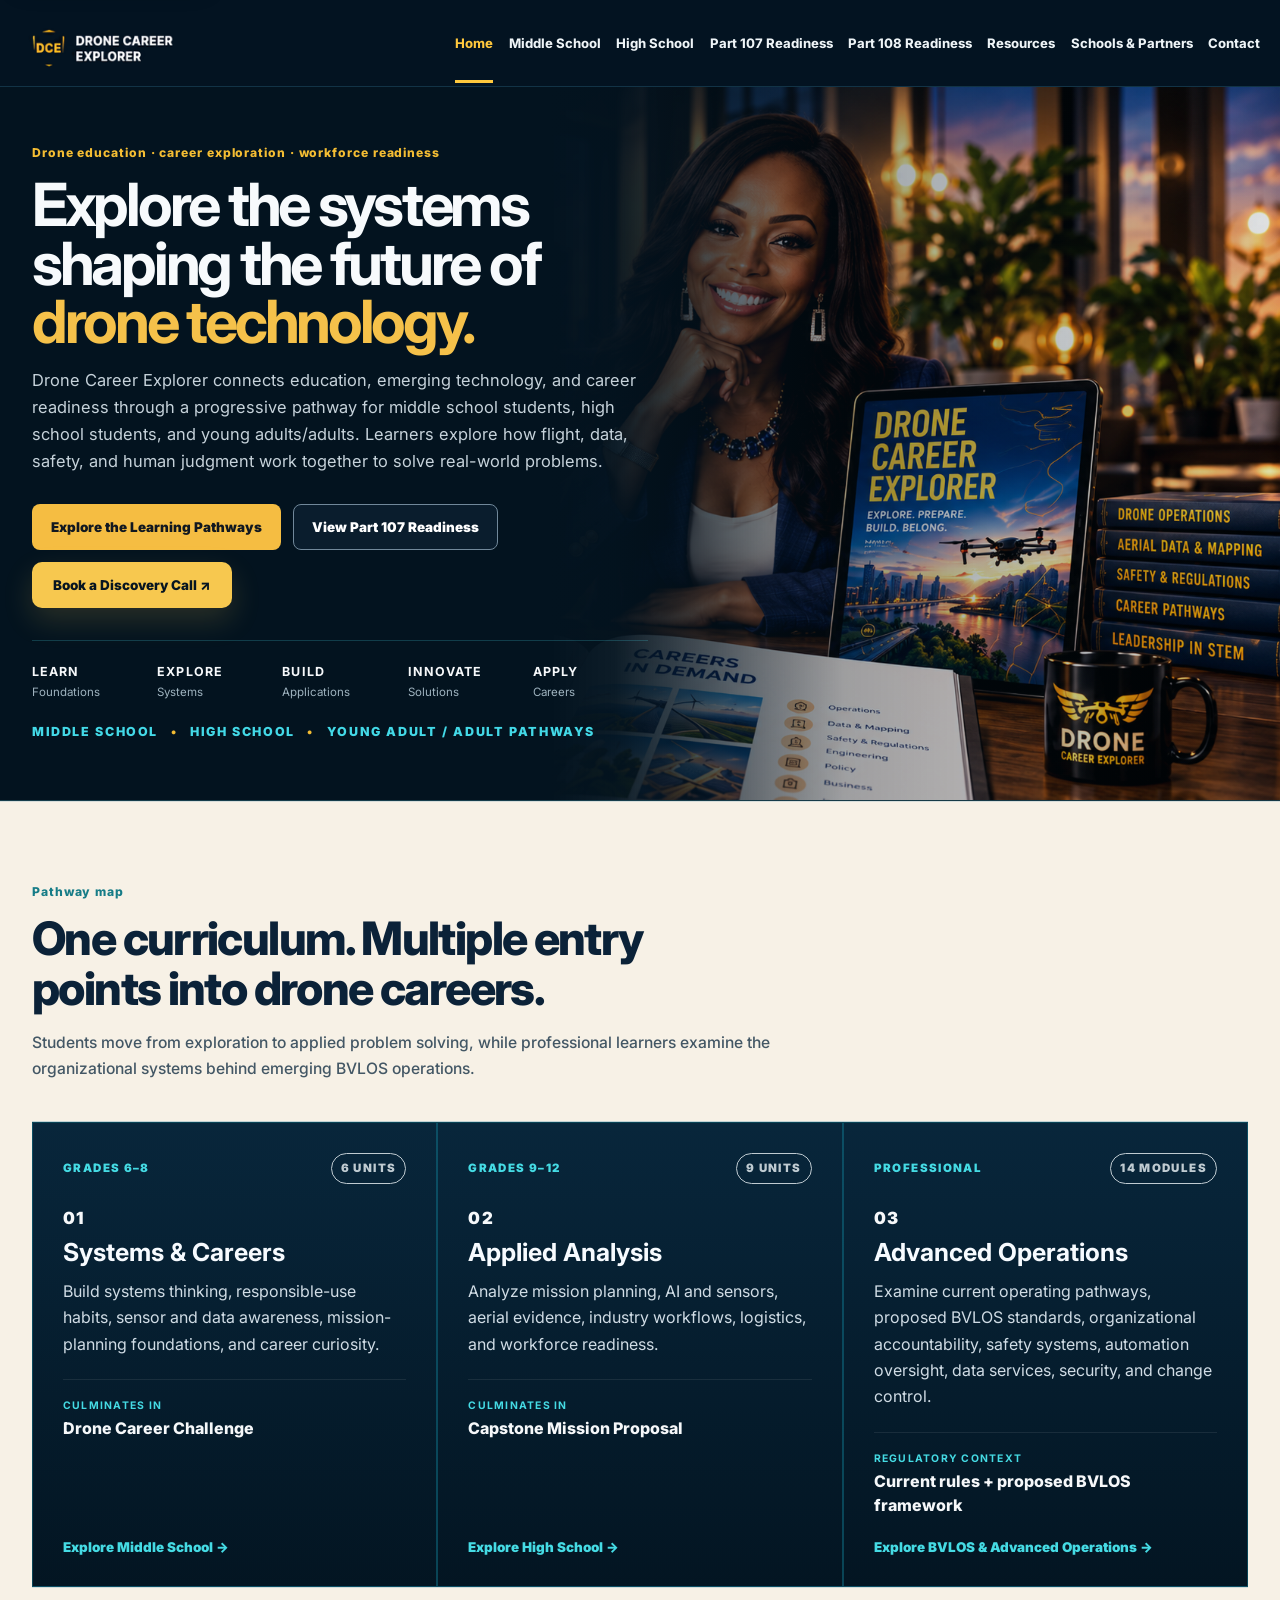
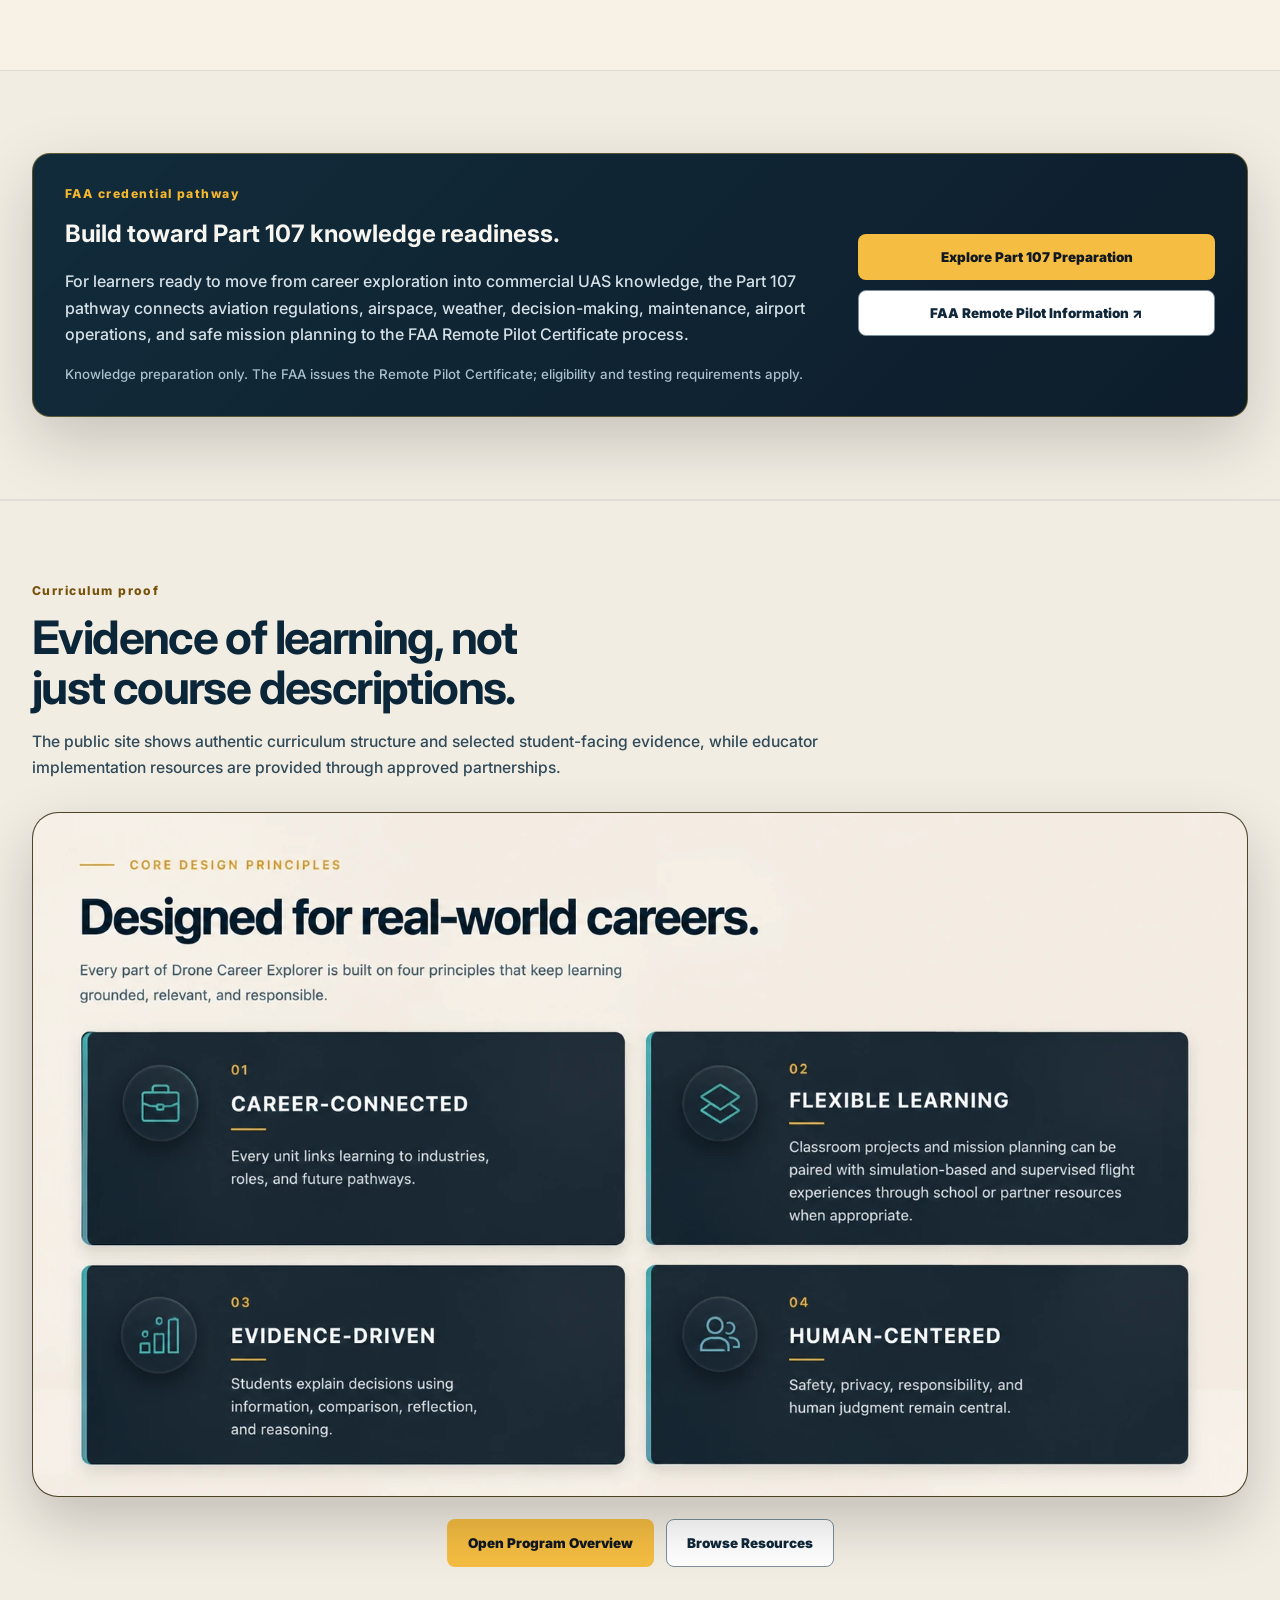
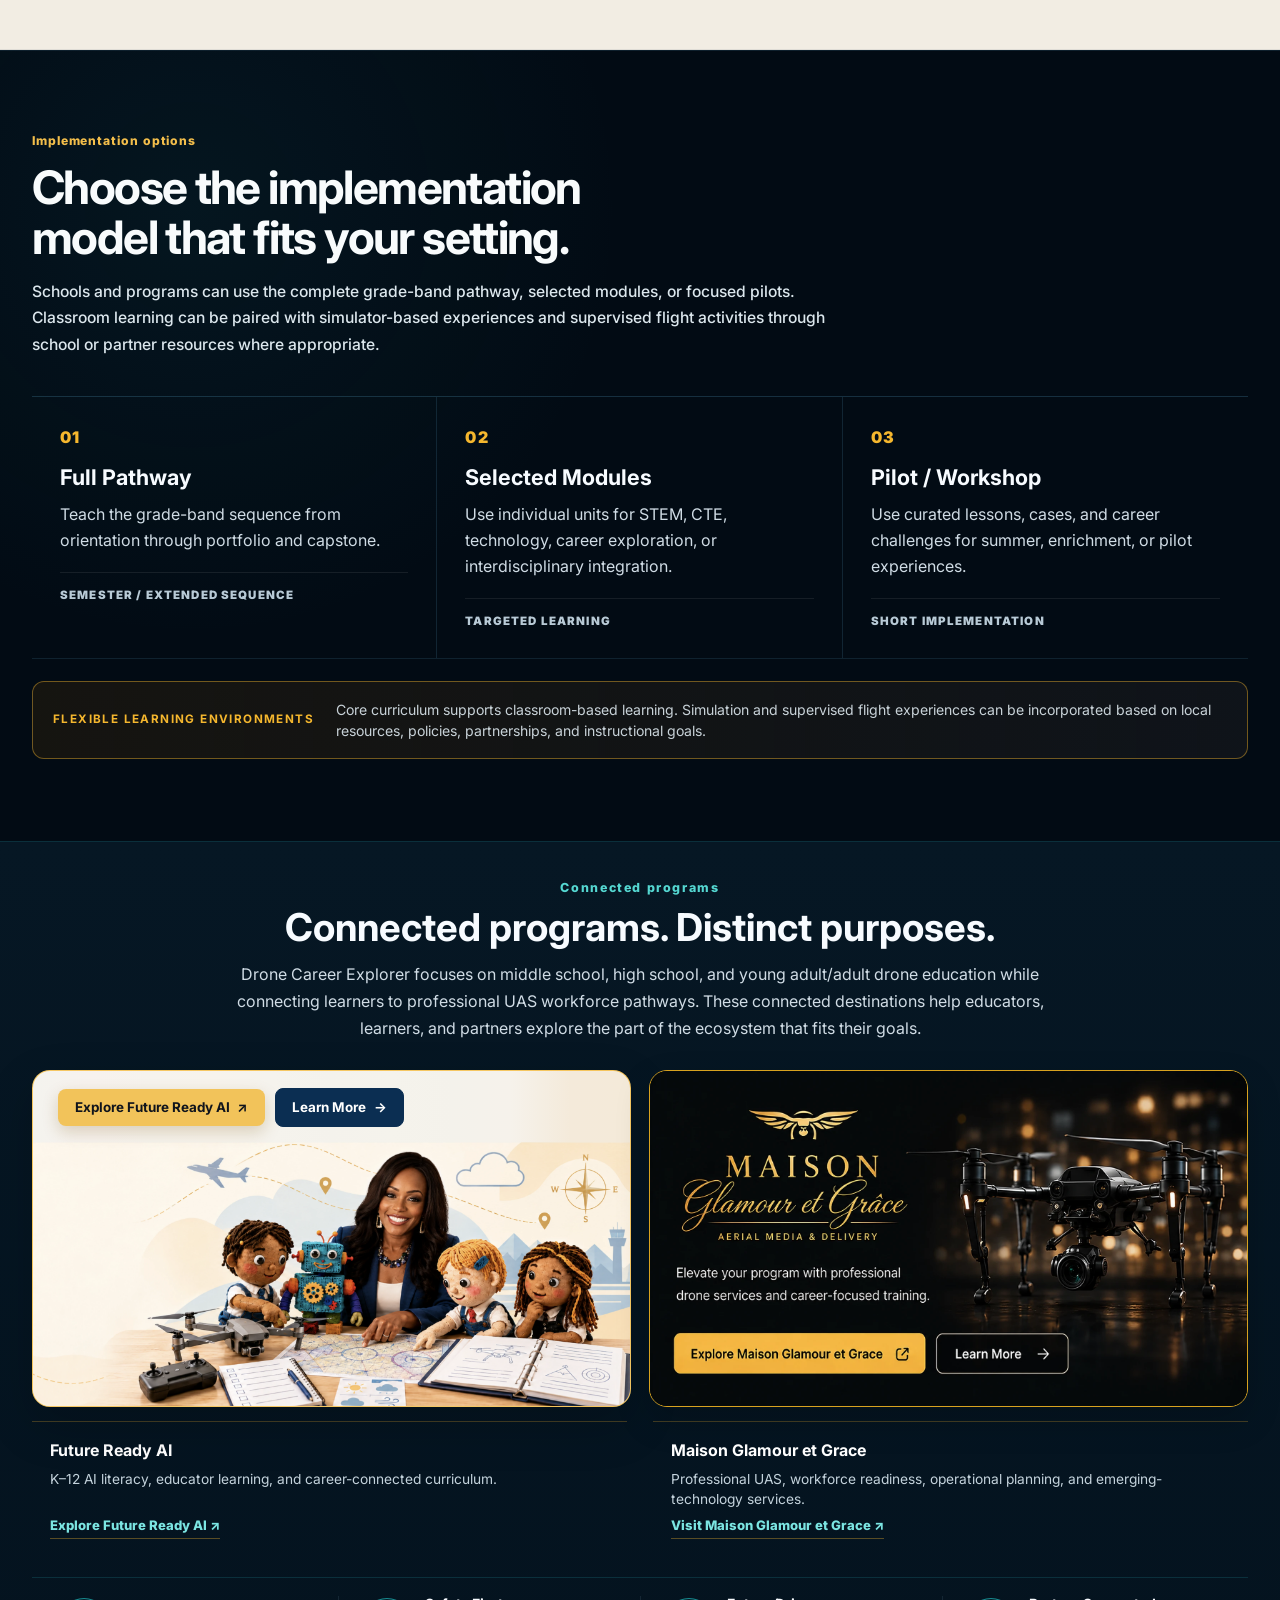
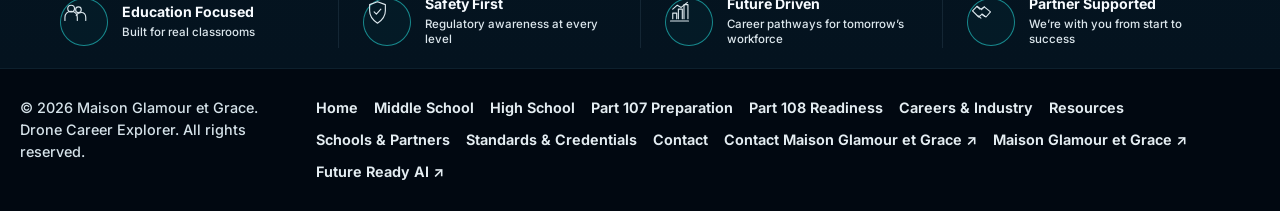
==== commit 76ffbfb7: "Force pathway contrast fix on homepage" ====
--- a/index.html
+++ b/index.html
@@ -1,6 +1,19 @@
 <!DOCTYPE html>
 
-<html lang="en"><head><meta charset="utf-8"/><meta content="width=device-width,initial-scale=1" name="viewport"/><title>Drone Career Explorer | Middle School, High School &amp; Professional Readiness</title><meta content="Drone Career Explorer connects middle school, high school, and young adult/adult learners to drone systems, career pathways, Part 107 readiness, and advanced-operations education." name="description"/><link rel="preconnect" href="https://fonts.googleapis.com"/><link rel="preconnect" href="https://fonts.gstatic.com" crossorigin=""/><link href="https://fonts.googleapis.com/css2?family=Inter:wght@400;500;600;700;800;900&amp;display=swap" rel="stylesheet"/><link href="styles.css" rel="stylesheet"/><meta content="#04121D" name="theme-color"/><meta content="dark light" name="color-scheme"/><meta content="website" property="og:type"/><meta content="Drone Career Explorer" property="og:site_name"/><meta content="Drone Career Explorer | Middle School, High School &amp; Professional Readiness" property="og:title"/><meta content="Drone Career Explorer connects middle school, high school, and young adult/adult learners to drone systems, career pathways, Part 107 readiness, and advanced-operations education." property="og:description"/><meta content="assets/visual-lock/home-approved.png" property="og:image"/><meta content="summary_large_image" name="twitter:card"/><meta content="Drone Career Explorer | Middle School, High School &amp; Professional Readiness" name="twitter:title"/><meta content="Drone Career Explorer connects middle school, high school, and young adult/adult learners to drone systems, career pathways, Part 107 readiness, and advanced-operations education." name="twitter:description"/><meta content="assets/visual-lock/home-approved.png" name="twitter:image"/><link href="assets/brand/favicon-32.png" rel="icon" sizes="32x32" type="image/png"/><link href="assets/brand/favicon-180.png" rel="apple-touch-icon" sizes="180x180"/><link href="site.webmanifest" rel="manifest"/></head><body class="core-page continuation-page home-continuation home-final"><a class="skip-link" href="#main-content">Skip to main content</a>
+<html lang="en"><head><meta charset="utf-8"/><meta content="width=device-width,initial-scale=1" name="viewport"/><title>Drone Career Explorer | Middle School, High School &amp; Professional Readiness</title><meta content="Drone Career Explorer connects middle school, high school, and young adult/adult learners to drone systems, career pathways, Part 107 readiness, and advanced-operations education." name="description"/><link rel="preconnect" href="https://fonts.googleapis.com"/><link rel="preconnect" href="https://fonts.gstatic.com" crossorigin=""/><link href="https://fonts.googleapis.com/css2?family=Inter:wght@400;500;600;700;800;900&amp;display=swap" rel="stylesheet"/><link href="styles.css?v=20260926-contrast2" rel="stylesheet"/><meta content="#04121D" name="theme-color"/><meta content="dark light" name="color-scheme"/><meta content="website" property="og:type"/><meta content="Drone Career Explorer" property="og:site_name"/><meta content="Drone Career Explorer | Middle School, High School &amp; Professional Readiness" property="og:title"/><meta content="Drone Career Explorer connects middle school, high school, and young adult/adult learners to drone systems, career pathways, Part 107 readiness, and advanced-operations education." property="og:description"/><meta content="assets/visual-lock/home-approved.png" property="og:image"/><meta content="summary_large_image" name="twitter:card"/><meta content="Drone Career Explorer | Middle School, High School &amp; Professional Readiness" name="twitter:title"/><meta content="Drone Career Explorer connects middle school, high school, and young adult/adult learners to drone systems, career pathways, Part 107 readiness, and advanced-operations education." name="twitter:description"/><meta content="assets/visual-lock/home-approved.png" name="twitter:image"/><link href="assets/brand/favicon-32.png" rel="icon" sizes="32x32" type="image/png"/><link href="assets/brand/favicon-180.png" rel="apple-touch-icon" sizes="180x180"/><link href="site.webmanifest" rel="manifest"/><style id="pathway-contrast-hotfix">
+body.home-final #pathways .section-heading h2{
+  color:#0B2238!important;
+  font-weight:800!important;
+}
+body.home-final #pathways .section-heading p{
+  color:#435765!important;
+  font-weight:500!important;
+}
+body.home-final #pathways .eyebrow{
+  color:#167C87!important;
+  font-weight:800!important;
+}
+</style></head><body class="core-page continuation-page home-continuation home-final"><a class="skip-link" href="#main-content">Skip to main content</a>
 <header class="dce-final-header">
   <div class="container dce-final-nav">
     <a class="dce-final-brand" href="index.html" aria-label="Drone Career Explorer home">
--- a/styles.css
+++ b/styles.css
@@ -2479,3 +2479,193 @@
   .contact-form-grid.two,.contact-interest-grid,.contact-service-grid,.contact-next-grid{grid-template-columns:1fr}
   .contact-service-grid>div{border-right:0}
 }
+
+
+/* ==========================================================
+   APPROVED PHOTO LAYOUT LOCK — 2026-09-26
+   Uses assets/brand/dce-andrea-approved.png exactly as supplied.
+   Do not regenerate or substitute the portrait.
+   ========================================================== */
+
+/* Homepage: preserve the approved dark editorial layout while showing the
+   full approved scene on the right instead of cropping it as a portrait. */
+.dce-final-hero{
+  background:
+    linear-gradient(90deg,#03131f 0%,#03131f 43%,rgba(3,19,31,.96) 48%,rgba(3,19,31,.38) 66%,rgba(3,19,31,.12) 100%),
+    url('assets/brand/dce-andrea-approved.png') right center/auto 100% no-repeat!important;
+}
+.dce-final-hero-grid{
+  grid-template-columns:minmax(0,1.08fr) minmax(360px,.92fr)!important;
+  min-height:640px!important;
+}
+.dce-home-portrait-shell{
+  visibility:hidden!important;
+  pointer-events:none!important;
+  height:560px!important;
+}
+.dce-final-hero-copy{
+  max-width:720px;
+  padding-right:18px;
+}
+.dce-final-hero-copy h1{
+  max-width:690px!important;
+  font-size:clamp(3rem,4.65vw,5rem)!important;
+}
+.dce-final-hero-copy>p{
+  max-width:650px!important;
+}
+.dce-hero-actions{
+  max-width:680px;
+}
+.dce-learning-steps{
+  max-width:680px;
+}
+.dce-audience-strip{
+  max-width:680px;
+}
+
+/* Keep the pathway map legible and aligned with the approved cream + navy
+   treatment. This fixes the white-on-cream conflict seen in the live site. */
+.home-final .pathway-section{
+  background:#f7f1e6!important;
+  color:#0b2238!important;
+}
+.home-final .pathway-section .section-heading h2{
+  color:#0b2238!important;
+}
+.home-final .pathway-section .section-heading p{
+  color:#4b606c!important;
+}
+.home-final .pathway-section .pathway-panel{
+  background:linear-gradient(180deg,#08263b,#031522)!important;
+  color:#eef5f8!important;
+  border:1px solid rgba(18,133,157,.42)!important;
+  box-shadow:0 14px 34px rgba(4,24,37,.10);
+}
+.home-final .pathway-section .pathway-panel h3,
+.home-final .pathway-section .pathway-panel .pathway-symbol,
+.home-final .pathway-section .pathway-panel .pathway-outcome span{
+  color:#f6f8fa!important;
+}
+.home-final .pathway-section .pathway-panel p{
+  color:#c8d5dc!important;
+}
+.home-final .pathway-section .pathway-panel .pathway-kicker,
+.home-final .pathway-section .pathway-panel .pathway-outcome b,
+.home-final .pathway-section .pathway-panel .panel-link{
+  color:#45dbe4!important;
+}
+
+/* Contact hero: slimmer, same exact image, no oval crop and no duplicate face. */
+.contact-final-hero{
+  position:relative;
+  overflow:hidden;
+  background:
+    linear-gradient(90deg,#fff8e9 0%,#fff8e9 48%,rgba(255,248,233,.92) 56%,rgba(255,248,233,.10) 76%,rgba(255,248,233,0) 100%),
+    url('assets/brand/dce-andrea-approved.png') right 43%/auto 118% no-repeat!important;
+  border-bottom:1px solid #e5d5b2!important;
+}
+.contact-final-hero-grid{
+  grid-template-columns:minmax(0,1fr) minmax(360px,.72fr)!important;
+  min-height:330px!important;
+  padding-top:30px!important;
+  padding-bottom:30px!important;
+}
+.contact-final-copy{
+  position:relative;
+  z-index:2;
+  max-width:760px;
+}
+.contact-final-copy h1{
+  max-width:700px;
+  font-size:clamp(2.65rem,4vw,4.2rem)!important;
+}
+.contact-final-copy p{
+  max-width:690px!important;
+}
+.dce-contact-portrait-shell{
+  visibility:hidden!important;
+  pointer-events:none!important;
+  height:270px!important;
+}
+
+/* Discovery-call photo: crop from the same locked source, not another image. */
+.discovery-profile-photo{
+  width:68px!important;
+  height:68px!important;
+  flex-basis:68px!important;
+}
+.discovery-profile-photo img{
+  width:235%!important;
+  height:145%!important;
+  left:-78%!important;
+  top:-5%!important;
+  object-fit:cover!important;
+  object-position:58% 18%!important;
+}
+
+/* Tighter contact page proportions to match the approved preview. */
+.contact-service-grid{
+  padding-top:18px!important;
+  padding-bottom:18px!important;
+}
+.contact-final-main{
+  padding:38px 0!important;
+}
+.contact-form-panel{
+  padding:30px!important;
+}
+.contact-next-steps{
+  padding:28px 0 34px!important;
+}
+
+@media(max-width:900px){
+  .dce-final-hero{
+    background:
+      linear-gradient(180deg,rgba(3,19,31,.50),#03131f 58%),
+      url('assets/brand/dce-andrea-approved.png') 64% top/cover no-repeat!important;
+  }
+  .dce-final-hero-grid{
+    grid-template-columns:1fr!important;
+    padding-top:360px!important;
+    min-height:0!important;
+  }
+  .dce-home-portrait-shell{display:none!important}
+
+  .contact-final-hero{
+    background:
+      linear-gradient(180deg,rgba(255,248,233,.18),#fff8e9 54%),
+      url('assets/brand/dce-andrea-approved.png') 62% top/cover no-repeat!important;
+  }
+  .contact-final-hero-grid{
+    grid-template-columns:1fr!important;
+    padding-top:300px!important;
+    min-height:0!important;
+  }
+  .dce-contact-portrait-shell{display:none!important}
+}
+
+@media(max-width:620px){
+  .dce-final-hero-grid{padding-top:285px!important}
+  .contact-final-hero-grid{padding-top:240px!important}
+  .dce-final-hero-copy h1{font-size:clamp(2.5rem,13vw,3.7rem)!important}
+  .contact-final-copy h1{font-size:2.55rem!important}
+}
+
+
+/* ==========================================================
+   PATHWAY LIGHT-SURFACE TEXT FIX — 2026-09-26
+   Overrides the older dark-section rule on the cream pathway map.
+   ========================================================== */
+body.home-final .continuation-main .continuation-section.pathway-section .section-heading h2{
+  color:#0B2238!important;
+  font-weight:800!important;
+}
+body.home-final .continuation-main .continuation-section.pathway-section .section-heading p{
+  color:#435765!important;
+  font-weight:500!important;
+}
+body.home-final .continuation-main .continuation-section.pathway-section .eyebrow{
+  color:#167C87!important;
+  font-weight:800!important;
+}
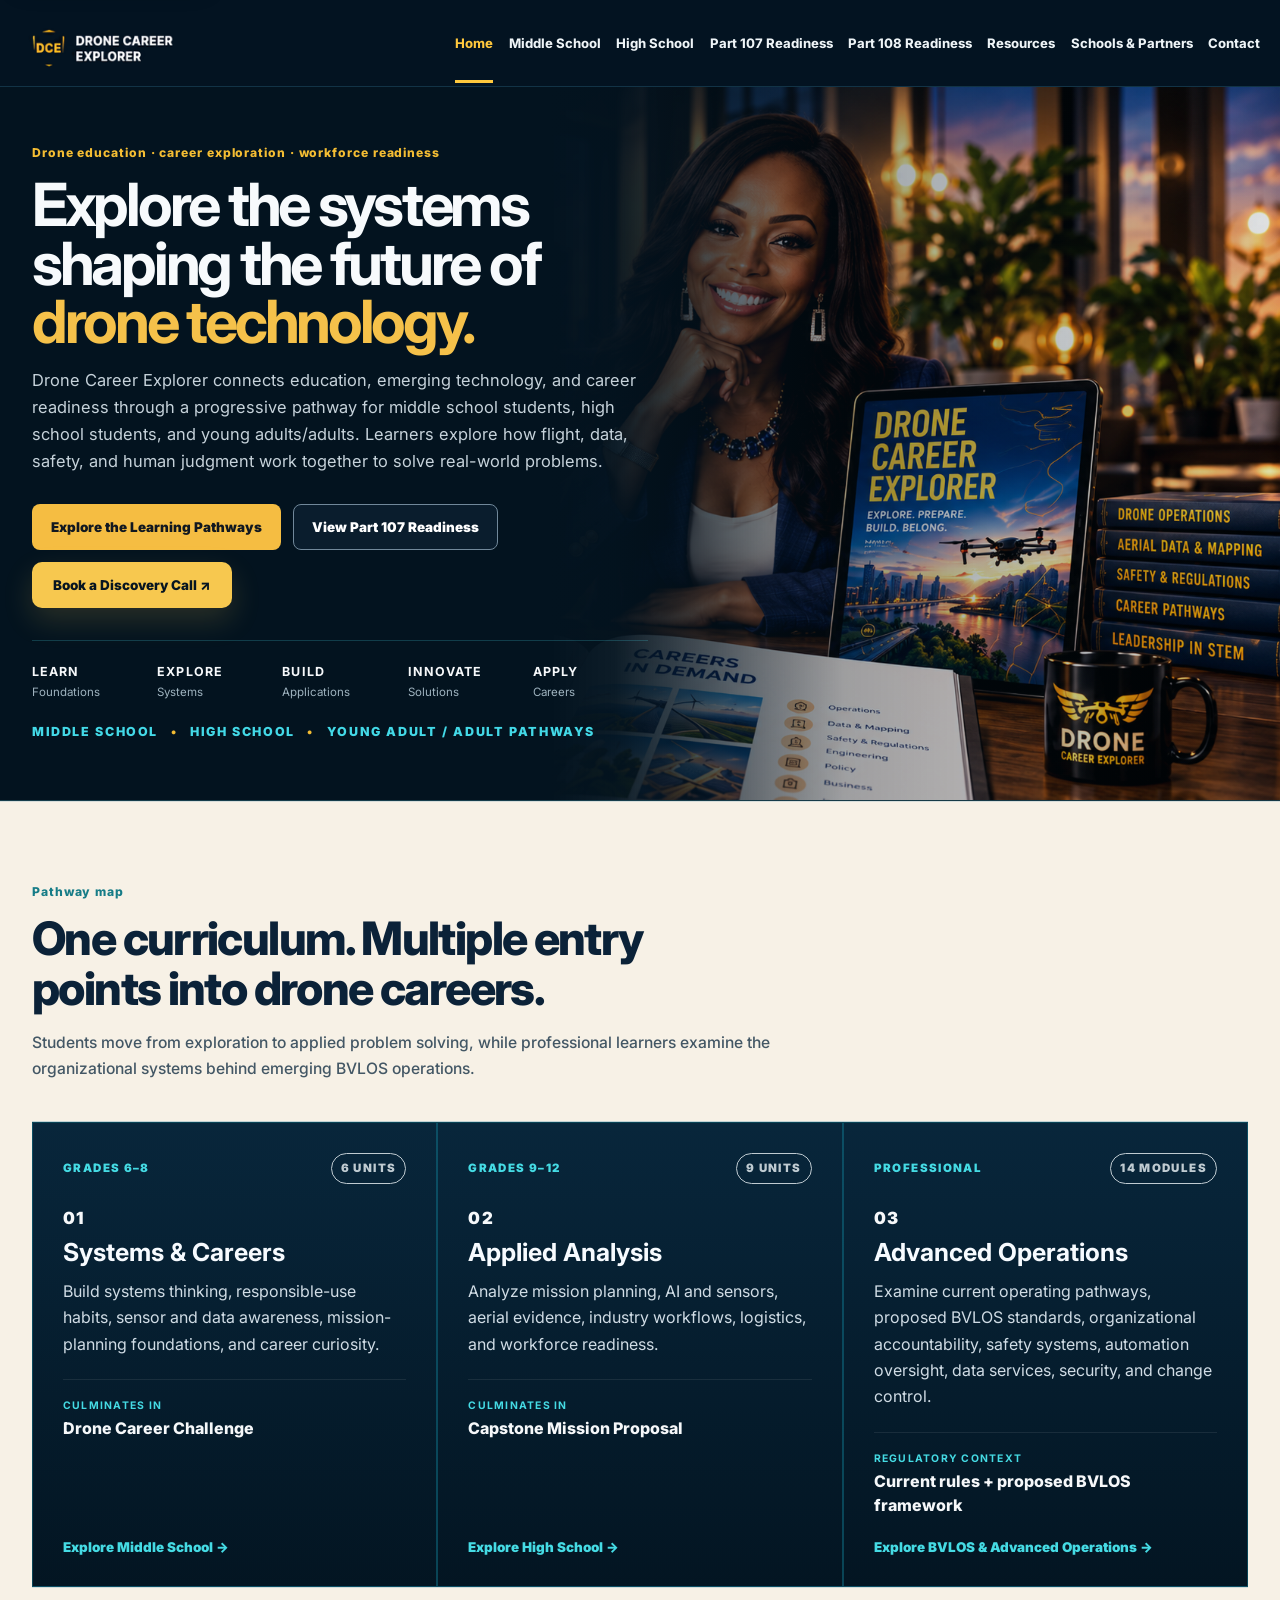
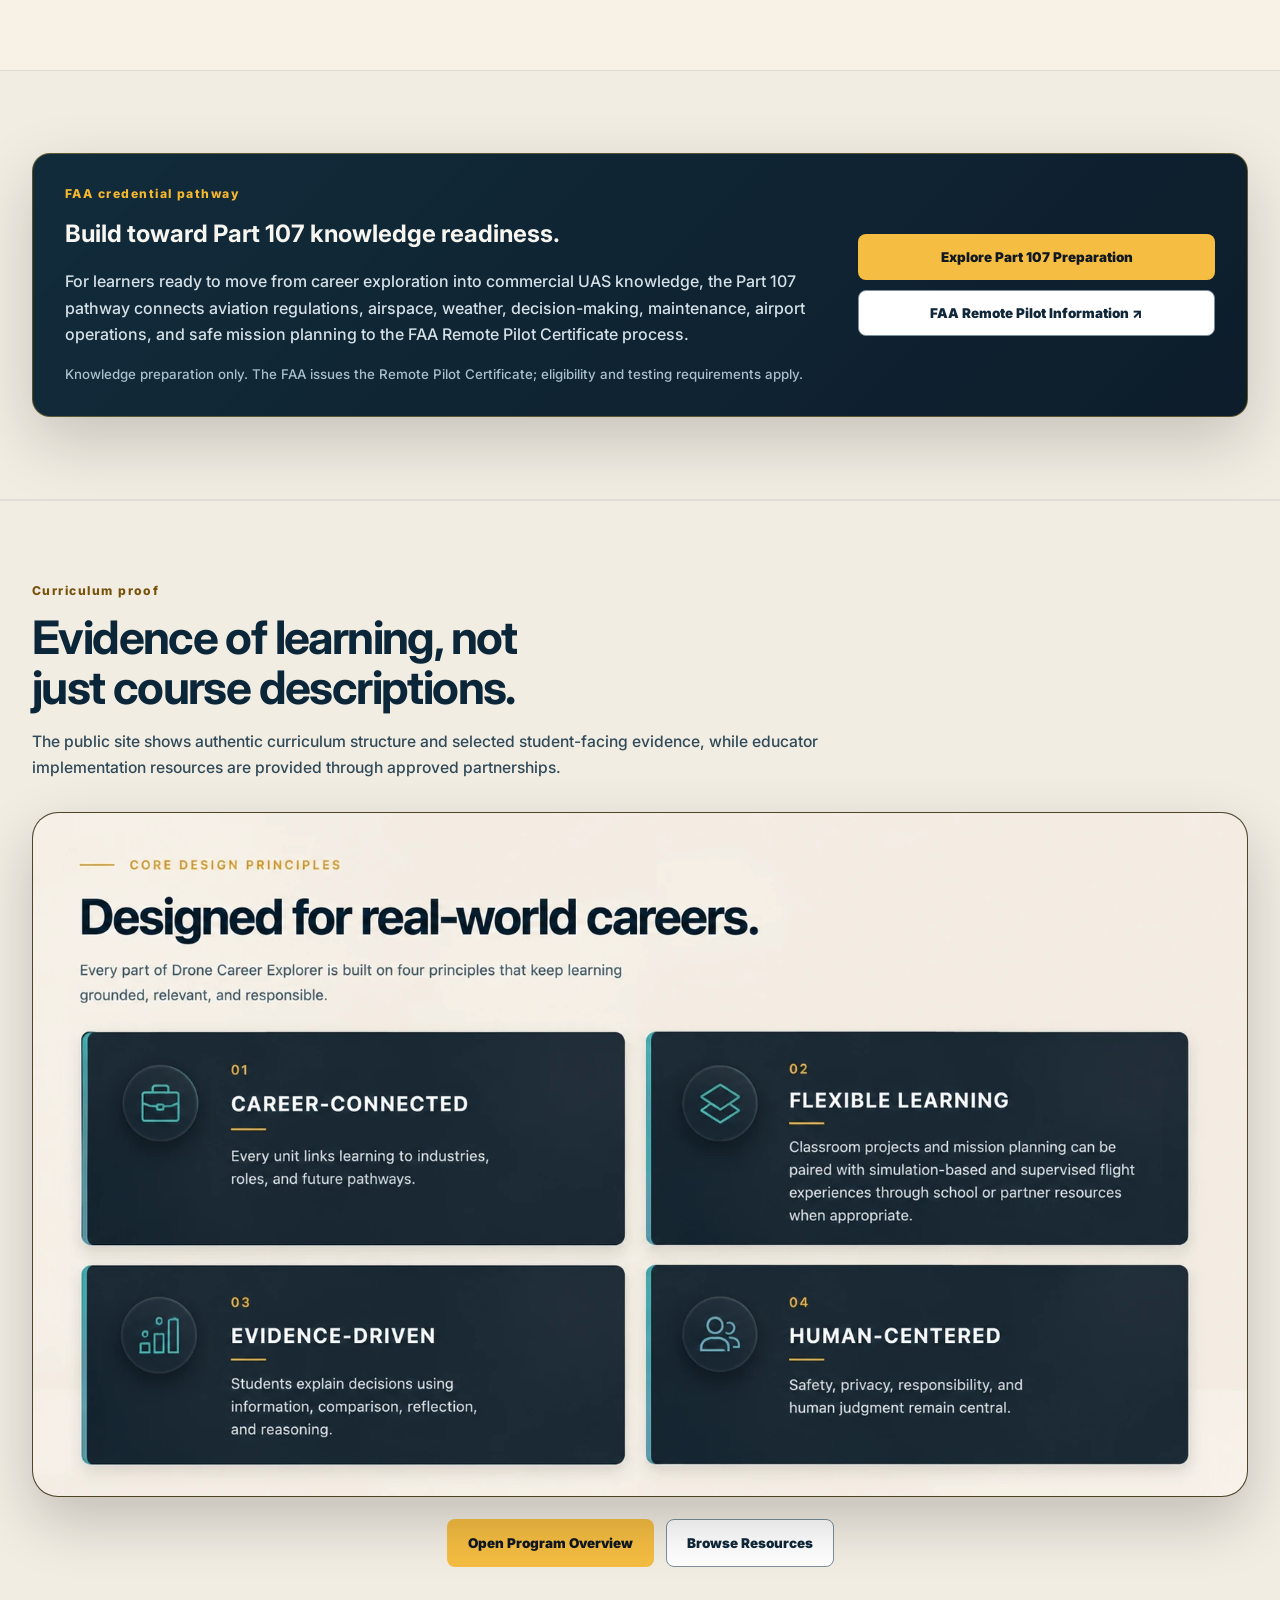
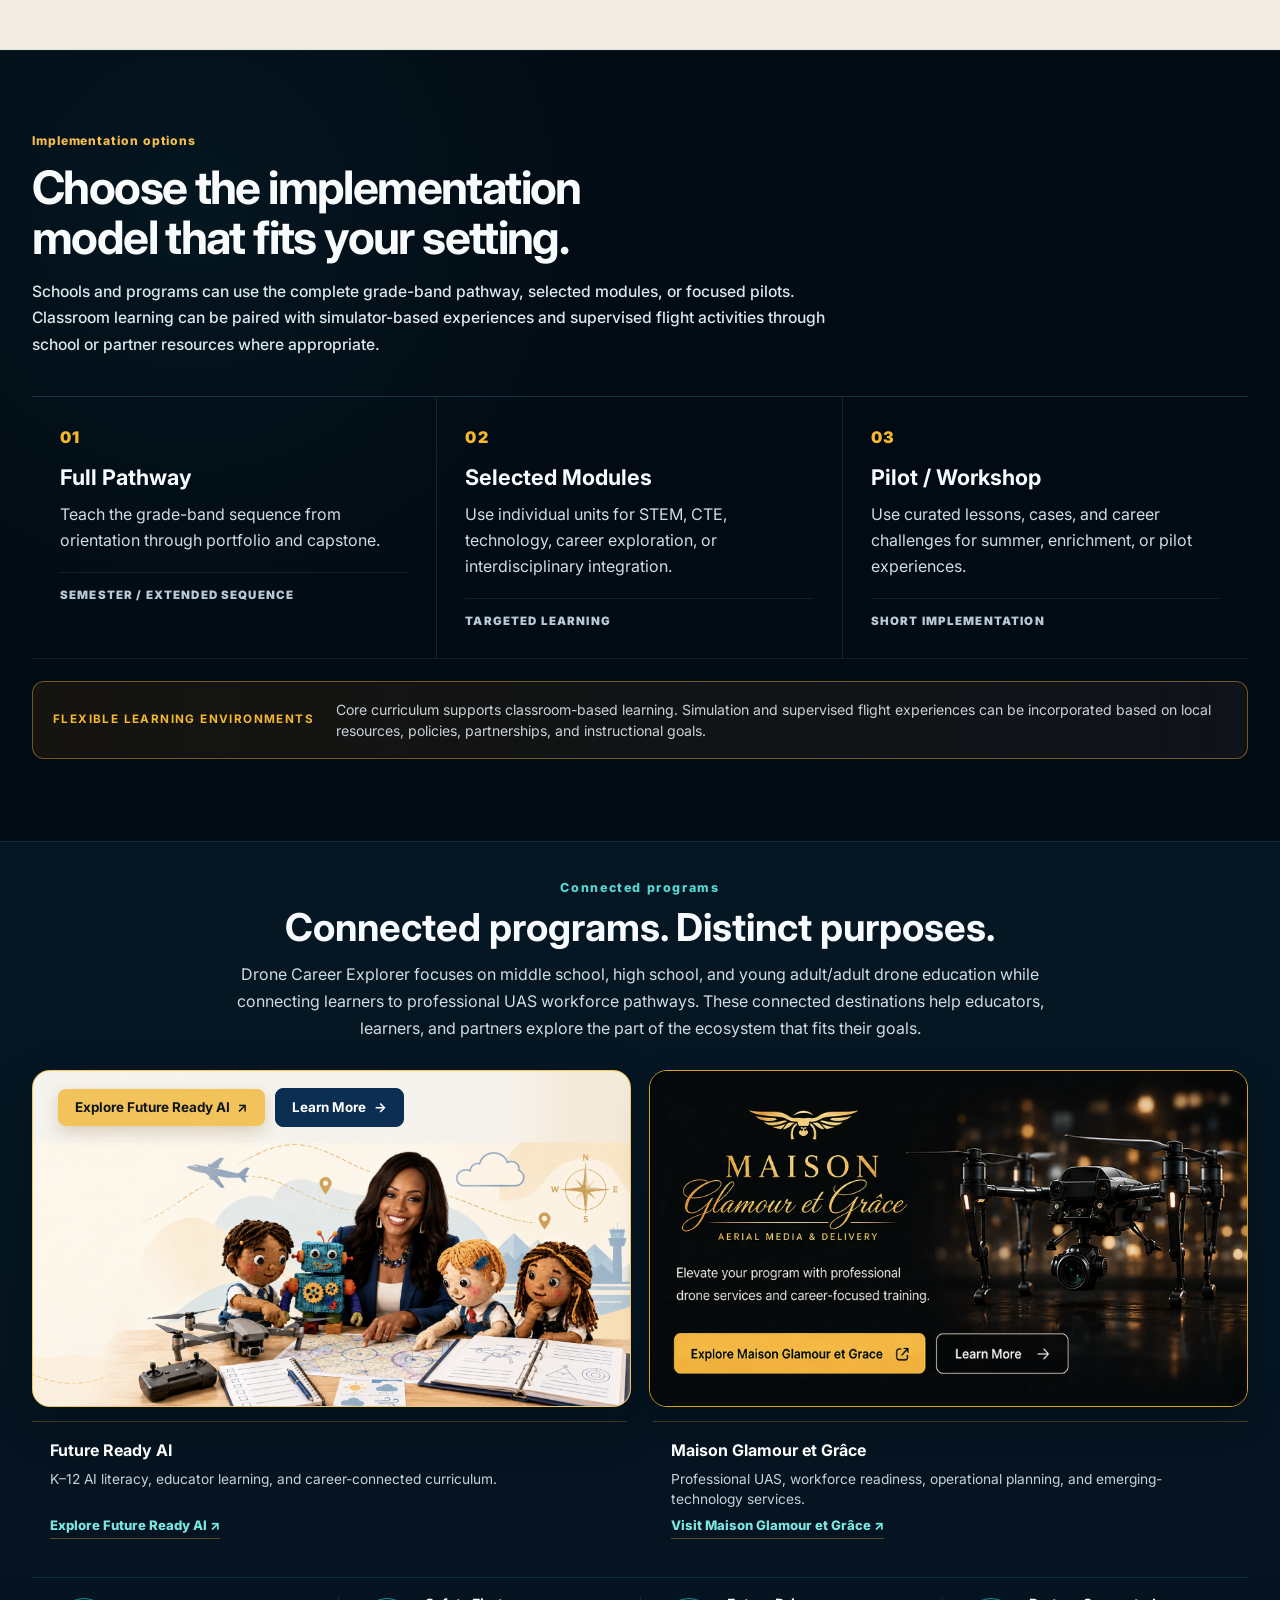
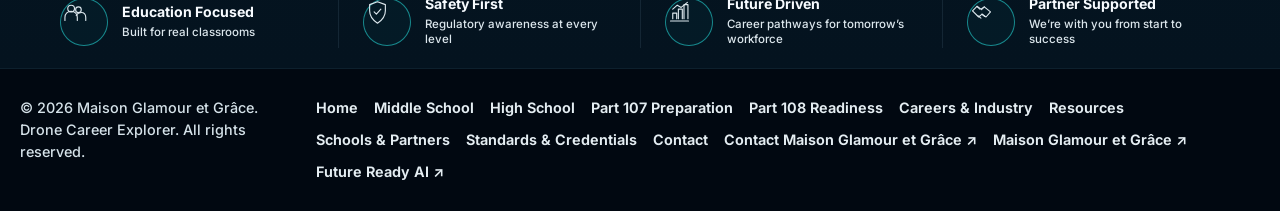
==== commit 64c8d537: "Grâce spelling" ====
--- a/index.html
+++ b/index.html
@@ -65,7 +65,7 @@
       <div class="dce-audience-strip">Middle School <i>•</i> High School <i>•</i> Young Adult / Adult Pathways</div>
     </div>
     <div class="dce-portrait-shell dce-home-portrait-shell" aria-label="Andrea Davis-Baptiste, founder">
-      <img src="assets/brand/dce-andrea-approved.png" alt="Andrea Davis-Baptiste, founder of Maison Glamour et Grace" fetchpriority="high"/>
+      <img src="assets/brand/dce-andrea-approved.png" alt="Andrea Davis-Baptiste, founder of Maison Glamour et Grâce" fetchpriority="high"/>
       <div class="dce-portrait-caption"><strong>Drone Career Explorer</strong><span>Education · Skills · Real-World Opportunities</span></div>
     </div>
   </div>
@@ -83,13 +83,13 @@
 <div class="eyebrow">Connected programs</div>
 <h2>Connected programs. Distinct purposes.</h2>
 <p>Drone Career Explorer focuses on middle school, high school, and young adult/adult drone education while connecting learners to professional UAS workforce pathways. These connected destinations help educators, learners, and partners explore the part of the ecosystem that fits their goals.</p>
-</div><div class="source-map brand-destination-map exact-brand-map"><div class="source-node brand-destination future-ready-exact-card future-ready-photo-card" id="future-ready-ai"><img alt="Andrea with the Future Ready AI student puppets and robot at a flight-planning table with a drone, aeronautical map, and workbook" decoding="async" height="1689" loading="lazy" src="assets/brand/future-ready-ai-flight-planning.webp" width="3821"/><div class="fr-card-actions"><a class="fr-btn fr-btn-primary" data-link-key="futureReadyAI" href="https://andreadavisbaptiste82-creator.github.io/future-ready-ai/" rel="noopener noreferrer" target="_blank">Explore Future Ready AI <span aria-hidden="true">↗</span></a><a class="fr-btn fr-btn-secondary" data-link-key="futureReadyAI" href="https://andreadavisbaptiste82-creator.github.io/future-ready-ai/" rel="noopener noreferrer" target="_blank" aria-label="Learn more about Future Ready AI">Learn More <span aria-hidden="true">→</span></a></div></div><div class="source-node brand-destination maison-exact-card" id="maison-glamour-et-grace"><img alt="Maison Glamour et Grace — Aerial Media &amp; Delivery with professional drone services" decoding="async" height="941" loading="lazy" src="assets/brand/maison-card-final.webp" width="1672"/><a aria-label="Explore Maison Glamour et Grace" class="maison-hotspot maison-hotspot-primary" data-link-key="maisonSite" href="https://www.maisonglamouretgrace.com/" rel="noopener noreferrer" target="_blank"></a><a aria-label="Learn more about Maison Glamour et Grace" class="maison-hotspot maison-hotspot-secondary" data-link-key="maisonSite" href="https://www.maisonglamouretgrace.com/" rel="noopener noreferrer" target="_blank"></a></div></div><div aria-label="Connected program descriptions" class="brand-context-captions">
+</div><div class="source-map brand-destination-map exact-brand-map"><div class="source-node brand-destination future-ready-exact-card future-ready-photo-card" id="future-ready-ai"><img alt="Andrea with the Future Ready AI student puppets and robot at a flight-planning table with a drone, aeronautical map, and workbook" decoding="async" height="1689" loading="lazy" src="assets/brand/future-ready-ai-flight-planning.webp" width="3821"/><div class="fr-card-actions"><a class="fr-btn fr-btn-primary" data-link-key="futureReadyAI" href="https://andreadavisbaptiste82-creator.github.io/future-ready-ai/" rel="noopener noreferrer" target="_blank">Explore Future Ready AI <span aria-hidden="true">↗</span></a><a class="fr-btn fr-btn-secondary" data-link-key="futureReadyAI" href="https://andreadavisbaptiste82-creator.github.io/future-ready-ai/" rel="noopener noreferrer" target="_blank" aria-label="Learn more about Future Ready AI">Learn More <span aria-hidden="true">→</span></a></div></div><div class="source-node brand-destination maison-exact-card" id="maison-glamour-et-grace"><img alt="Maison Glamour et Grâce — Aerial Media &amp; Delivery with professional drone services" decoding="async" height="941" loading="lazy" src="assets/brand/maison-card-final.webp" width="1672"/><a aria-label="Explore Maison Glamour et Grâce" class="maison-hotspot maison-hotspot-primary" data-link-key="maisonSite" href="https://www.maisonglamouretgrace.com/" rel="noopener noreferrer" target="_blank"></a><a aria-label="Learn more about Maison Glamour et Grâce" class="maison-hotspot maison-hotspot-secondary" data-link-key="maisonSite" href="https://www.maisonglamouretgrace.com/" rel="noopener noreferrer" target="_blank"></a></div></div><div aria-label="Connected program descriptions" class="brand-context-captions">
 <div class="brand-context-caption"><strong>Future Ready AI</strong><span>K–12 AI literacy, educator learning, and career-connected curriculum.</span><a aria-label="Explore Future Ready AI" class="brand-context-link" data-link-key="futureReadyAI" href="https://andreadavisbaptiste82-creator.github.io/future-ready-ai/">Explore Future Ready AI ↗</a></div>
-<div class="brand-context-caption"><strong>Maison Glamour et Grace</strong><span>Professional UAS, workforce readiness, operational planning, and emerging-technology services.</span><a aria-label="About Maison Glamour et Grace" class="brand-context-link maison-context-link" data-link-key="maisonSite" href="https://www.maisonglamouretgrace.com/" rel="noopener noreferrer" target="_blank">Visit Maison Glamour et Grace ↗</a></div>
+<div class="brand-context-caption"><strong>Maison Glamour et Grâce</strong><span>Professional UAS, workforce readiness, operational planning, and emerging-technology services.</span><a aria-label="About Maison Glamour et Grâce" class="brand-context-link maison-context-link" data-link-key="maisonSite" href="https://www.maisonglamouretgrace.com/" rel="noopener noreferrer" target="_blank">Visit Maison Glamour et Grâce ↗</a></div>
 </div><div aria-label="Drone Career Explorer partnership benefits" class="brand-benefit-strip">
 <div class="brand-benefit"><span aria-hidden="true" class="brand-benefit-icon"><svg viewbox="0 0 48 48"><circle cx="18" cy="17" r="6"></circle><circle cx="31" cy="19" r="5"></circle><path d="M7 38v-5c0-7 5-11 11-11s11 4 11 11v5M27 29c2-3 5-5 9-5 5 0 8 4 8 9v5"></path></svg></span><div><b>Education Focused</b><span>Built for real classrooms</span></div></div>
 <div class="brand-benefit"><span aria-hidden="true" class="brand-benefit-icon"><svg viewbox="0 0 48 48"><path d="M24 5l14 5v11c0 10-6 17-14 22C16 38 10 31 10 21V10l14-5z"></path><path d="M18 23l4 4 8-9"></path></svg></span><div><b>Safety First</b><span>Regulatory awareness at every level</span></div></div>
 <div class="brand-benefit"><span aria-hidden="true" class="brand-benefit-icon"><svg viewbox="0 0 48 48"><path d="M8 39h32M12 35V25h7v10M22 35V18h7v17M32 35V10h7v25"></path><path d="M12 18l8-7 7 4 11-9"></path></svg></span><div><b>Future Driven</b><span>Career pathways for tomorrow’s workforce</span></div></div>
 <div class="brand-benefit"><span aria-hidden="true" class="brand-benefit-icon"><svg viewbox="0 0 48 48"><path d="M8 21l8-8 7 5 6-4 11 9-8 9-7-5-6 5-11-11z"></path><path d="M16 13l5 5M29 14l-5 5M18 30l5 4M25 27l5 4"></path></svg></span><div><b>Partner Supported</b><span>We’re with you from start to success</span></div></div>
 </div></div></section>
-</main><footer class="site-footer continuation-footer"><div class="container footer-grid"><div>© 2026 Maison Glamour et Grace. Drone Career Explorer. All rights reserved.</div><nav class="footer-links" aria-label="Footer navigation"><a href="index.html">Home</a><a href="middle-school.html">Middle School</a><a href="high-school.html">High School</a><a href="part-107.html">Part 107 Preparation</a><a href="part-108.html">Part 108 Readiness</a><a href="careers-industry.html">Careers &amp; Industry</a><a href="resources.html">Resources</a><a href="schools-partners.html">Schools &amp; Partners</a><a href="standards-credentials.html">Standards &amp; Credentials</a><a href="contact.html">Contact</a><a data-link-key="maisonContact" href="https://www.maisonglamouretgrace.com/contact" rel="noopener noreferrer" target="_blank">Contact Maison Glamour et Grace ↗</a><a data-link-key="maisonSite" href="https://www.maisonglamouretgrace.com/" rel="noopener noreferrer" target="_blank">Maison Glamour et Grace ↗</a><a data-link-key="futureReadyAI" href="https://andreadavisbaptiste82-creator.github.io/future-ready-ai/" rel="noopener noreferrer" target="_blank">Future Ready AI ↗</a></nav></div></footer><script src="site-config.js"></script><script src="shared.js"></script></body></html>+</main><footer class="site-footer continuation-footer"><div class="container footer-grid"><div>© 2026 Maison Glamour et Grâce. Drone Career Explorer. All rights reserved.</div><nav class="footer-links" aria-label="Footer navigation"><a href="index.html">Home</a><a href="middle-school.html">Middle School</a><a href="high-school.html">High School</a><a href="part-107.html">Part 107 Preparation</a><a href="part-108.html">Part 108 Readiness</a><a href="careers-industry.html">Careers &amp; Industry</a><a href="resources.html">Resources</a><a href="schools-partners.html">Schools &amp; Partners</a><a href="standards-credentials.html">Standards &amp; Credentials</a><a href="contact.html">Contact</a><a data-link-key="maisonContact" href="https://www.maisonglamouretgrace.com/contact" rel="noopener noreferrer" target="_blank">Contact Maison Glamour et Grâce ↗</a><a data-link-key="maisonSite" href="https://www.maisonglamouretgrace.com/" rel="noopener noreferrer" target="_blank">Maison Glamour et Grâce ↗</a><a data-link-key="futureReadyAI" href="https://andreadavisbaptiste82-creator.github.io/future-ready-ai/" rel="noopener noreferrer" target="_blank">Future Ready AI ↗</a></nav></div></footer><script src="site-config.js"></script><script src="shared.js"></script></body></html>
--- a/styles.css
+++ b/styles.css
@@ -2669,3 +2669,27 @@
   color:#167C87!important;
   font-weight:800!important;
 }
+
+
+/* ==========================================================
+   DISCOVERY PROFILE PHOTO CROP FIX — 2026-09-26
+   Use the approved Andrea image without distortion or sliver cropping.
+   ========================================================== */
+.discovery-profile-photo{
+  width:72px!important;
+  height:72px!important;
+  flex:0 0 72px!important;
+  overflow:hidden!important;
+  border-radius:50%!important;
+  background:#f3ead8!important;
+}
+.discovery-profile-photo img{
+  position:static!important;
+  display:block!important;
+  width:100%!important;
+  height:100%!important;
+  object-fit:cover!important;
+  object-position:60% 18%!important;
+  transform:none!important;
+  max-width:none!important;
+}
